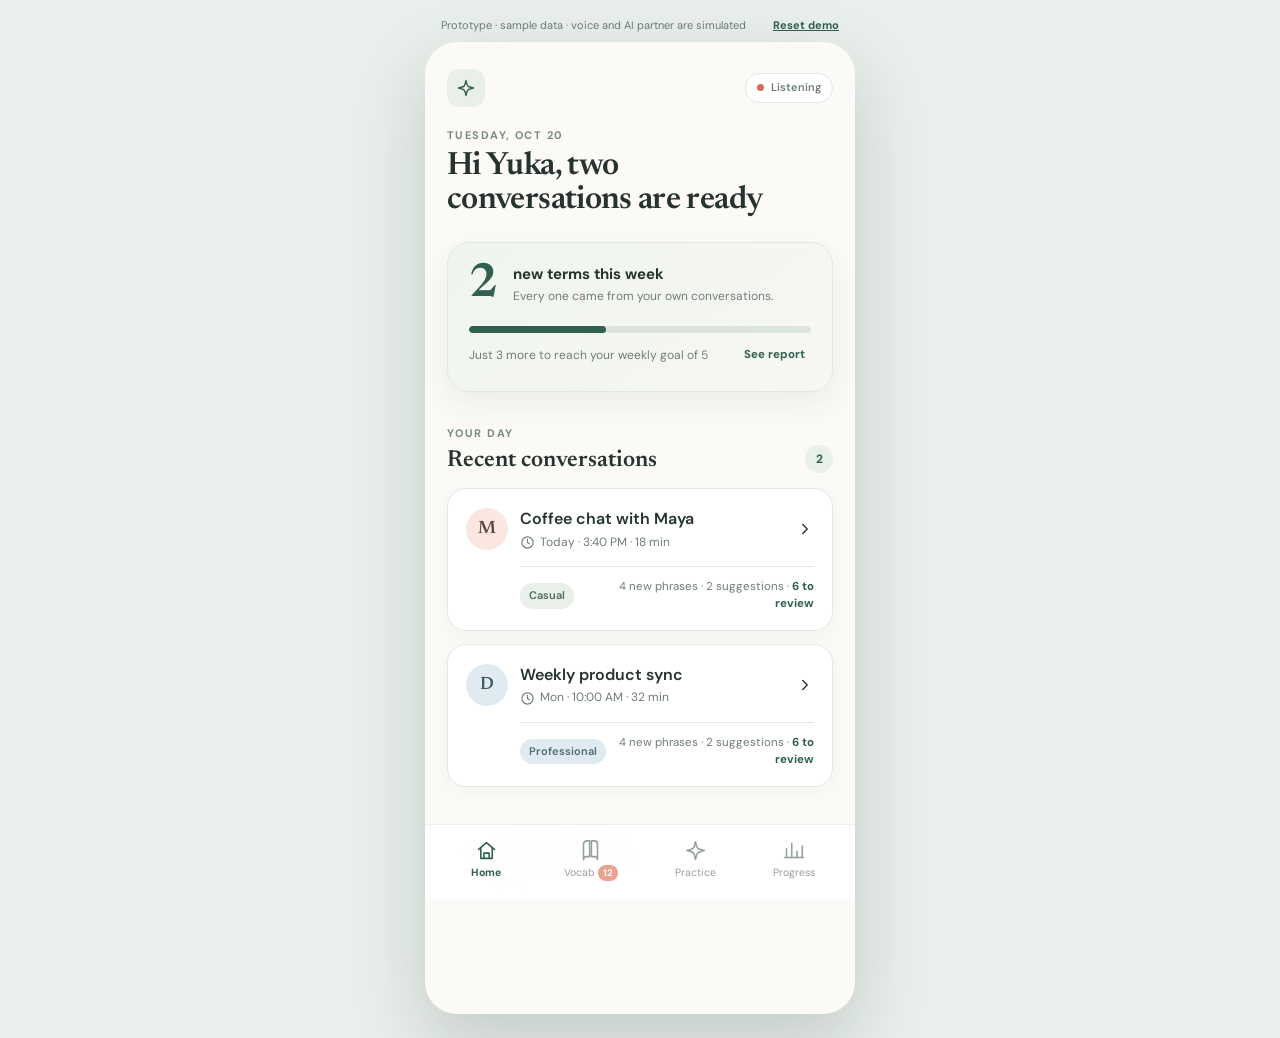
==== index.html @ 4aaf3625 "Restyle prototype with Figma Make design and split into per-screen files Adopts the Figma Make visua" ====
<!doctype html>
<html lang="en">
<head>
<meta charset="utf-8">
<meta name="viewport" content="width=device-width, initial-scale=1, viewport-fit=cover">
<title>Conversation Language Coach</title>
<link rel="preconnect" href="https://fonts.googleapis.com">
<link rel="preconnect" href="https://fonts.gstatic.com" crossorigin>
<link rel="stylesheet" href="https://fonts.googleapis.com/css2?family=DM+Sans:wght@400;500;600;700&family=Newsreader:ital,opsz,wght@0,6..72,500;0,6..72,600;1,6..72,500&display=swap">
<link rel="stylesheet" href="style.css">
</head>
<body>
<div class="proto-note">
  <span>Prototype · sample data · voice and AI partner are simulated</span>
  <button type="button" data-act="reset">Reset demo</button>
</div>
<div class="phone">
  <main id="view" class="screen"></main>
  <nav id="nav" class="bottom-nav" aria-label="Main navigation"></nav>
</div>

<!-- Order matters: data first, then shared core, then one file per screen. -->
<script src="js/data.js"></script>
<script src="js/core.js"></script>
<script src="js/screens/home.js"></script>
<script src="js/screens/conversation.js"></script>
<script src="js/screens/bank.js"></script>
<script src="js/screens/practice.js"></script>
<script src="js/screens/progress.js"></script>
<script src="js/screens/celebrate.js"></script>
</body>
</html>
---- style.css ----
/* Visual design adapted from the team's Figma Make prototype (sage + cream, Newsreader + DM Sans).
   Deliberately a single light theme: every color is set explicitly below. */

:root {
  --ink: #26332f;
  --muted: #6f7d77;
  --faint: #8a9691;
  --primary: #315f50;
  --primary-dark: #244b3f;
  --sage: #e8f0e9;
  --sage-deep: #d3e2d7;
  --cream: #fbfaf6;
  --ground: #e9efeb;
  --coral: #eaa28e;
  --coral-soft: #fae7df;
  --blue: #dfeaf1;
  --blue-ink: #526b75;
  --line: #e4e8e4;
  --white: #ffffff;
  --highlight: #f6e7a6;
  --shadow: 0 12px 32px rgba(37, 58, 50, 0.07);
  --serif: "Newsreader", Georgia, "Times New Roman", serif;
  --sans: "DM Sans", "Segoe UI", system-ui, -apple-system, sans-serif;
  color-scheme: light;
}

* { box-sizing: border-box; }
html, body { min-height: 100%; }
body { margin: 0; background: var(--ground); color: var(--ink); font-family: var(--sans); font-size: 14px; line-height: 1.45; font-synthesis: none; }
button { font: inherit; color: inherit; }
button:focus-visible, input:focus-visible { outline: 3px solid rgba(49, 95, 80, 0.32); outline-offset: 3px; }
h1, h2, h3, p, blockquote { margin-top: 0; }
h1, h2 { font-family: var(--serif); color: var(--ink); text-wrap: balance; }
h1 { max-width: 360px; margin-bottom: 0; font-size: 32px; line-height: 1.06; font-weight: 600; letter-spacing: -0.02em; }
h2 { margin-bottom: 0; font-size: 23px; line-height: 1.12; font-weight: 600; }
h3 { color: var(--ink); font-size: 16px; font-weight: 600; }
mark { background: linear-gradient(transparent 55%, var(--highlight) 55%); color: inherit; padding: 0 1px; }
[hidden] { display: none !important; }

/* ---------- Frame ---------- */
.proto-note { max-width: 430px; margin: 0 auto; padding: 10px max(16px, env(safe-area-inset-left, 0px)) 8px; display: flex; justify-content: space-between; gap: 10px; flex-wrap: wrap; color: var(--muted); font-size: 11px; }
.proto-note button { border: 0; padding: 0; background: none; color: var(--primary); font-size: 11px; font-weight: 700; text-decoration: underline; cursor: pointer; }
.phone { position: relative; width: 100%; max-width: 430px; margin: 0 auto; min-height: calc(100vh - 34px); background: var(--cream); display: flex; flex-direction: column; }
.screen { flex: 1; padding: 26px max(22px, env(safe-area-inset-right, 0px)) 32px max(22px, env(safe-area-inset-left, 0px)); min-width: 0; }

/* ---------- Header ---------- */
.page-header { margin-bottom: 24px; }
.header-row { min-height: 40px; display: flex; align-items: center; justify-content: space-between; gap: 10px; margin-bottom: 20px; }
.brand-mark, .coach-icon, .alternative-icon { display: grid; place-items: center; color: var(--primary); background: var(--sage); }
.brand-mark { width: 38px; height: 38px; border-radius: 13px; }
.icon-button { display: grid; width: 39px; height: 39px; place-items: center; border: 1px solid var(--line); border-radius: 13px; color: var(--ink); background: var(--white); cursor: pointer; }
.eyebrow { margin: 0 0 6px; color: #7c8a84; font-size: 11px; font-weight: 700; letter-spacing: 0.13em; text-transform: uppercase; }
.listening { display: inline-flex; align-items: center; gap: 7px; padding: 6px 11px; border-radius: 999px; background: var(--white); border: 1px solid var(--line); color: var(--muted); font-size: 11px; font-weight: 600; white-space: nowrap; }
.dot { width: 7px; height: 7px; border-radius: 50%; background: #d9695a; animation: pulse 2s infinite; }
@keyframes pulse { 0% { box-shadow: 0 0 0 0 rgba(217, 105, 90, .45); } 70% { box-shadow: 0 0 0 7px rgba(217, 105, 90, 0); } 100% { box-shadow: 0 0 0 0 rgba(217, 105, 90, 0); } }
.detail-meta { display: flex; align-items: center; gap: 6px; flex-wrap: wrap; margin: -12px 0 16px; color: var(--muted); font-size: 12px; }

/* ---------- Progress card (home, recap) ---------- */
.progress-card { padding: 21px; border: 1px solid #dfe8e1; border-radius: 22px; background: linear-gradient(145deg, #eff5ee 0%, #f7f8f1 100%); box-shadow: var(--shadow); }
.progress-card.spaced { margin: 18px 0; }
.progress-copy { display: flex; align-items: center; gap: 15px; }
.progress-number { font-family: var(--serif); color: var(--primary); font-size: 47px; line-height: 0.9; font-weight: 600; font-variant-numeric: tabular-nums; }
.progress-title { margin-bottom: 2px; color: var(--ink); font-size: 15px; font-weight: 700; }
.subtle, .progress-caption { color: var(--muted); font-size: 12px; line-height: 1.45; }
.subtle { margin-bottom: 0; }
.progress-track { height: 7px; margin-top: 20px; overflow: hidden; border-radius: 10px; background: rgba(49, 95, 80, 0.12); }
.progress-fill { height: 100%; border-radius: inherit; background: var(--primary); transition: width .5s ease; }
.progress-foot { display: flex; justify-content: space-between; align-items: center; gap: 10px; margin-top: 8px; }
.progress-caption { margin: 0; }
.see-all { padding: 6px; border: 0; color: var(--primary); background: transparent; font-size: 11.5px; font-weight: 700; cursor: pointer; white-space: nowrap; }

/* ---------- Sections ---------- */
.section-heading { display: flex; align-items: end; justify-content: space-between; gap: 10px; margin: 34px 0 15px; }
.section-heading.compact { margin-top: 26px; }
.suggestion-heading { margin-bottom: 8px; }
.section-intro { margin-bottom: 15px; color: var(--muted); font-size: 12.5px; line-height: 1.5; }
.count-badge { display: grid; width: 28px; height: 28px; place-items: center; border-radius: 50%; color: var(--primary); background: var(--sage); font-size: 12px; font-weight: 700; }
.footnote { margin: 12px 0 0; color: var(--faint); font-size: 11px; }
.empty { padding: 26px 16px; border: 1px dashed var(--sage-deep); border-radius: 18px; color: var(--muted); text-align: center; font-size: 13px; }
.stack { display: grid; gap: 10px; }

/* ---------- Conversation cards ---------- */
.conversation-card { width: 100%; margin-bottom: 13px; padding: 18px; border: 1px solid var(--line); border-radius: 19px; color: var(--ink); background: var(--white); box-shadow: 0 5px 18px rgba(37, 58, 50, 0.04); text-align: left; cursor: pointer; transition: transform 160ms ease, box-shadow 160ms ease; }
.conversation-card:hover { transform: translateY(-2px); box-shadow: var(--shadow); }
.conversation-top { display: flex; align-items: center; gap: 12px; }
.conversation-title { flex: 1; min-width: 0; }
.conversation-title h3 { margin-bottom: 3px; }
.time { display: flex; align-items: center; gap: 5px; color: var(--muted); font-size: 12px; }
.card-divider { height: 1px; margin: 15px 0 12px 54px; background: var(--line); }
.conversation-meta { display: flex; align-items: center; justify-content: space-between; gap: 8px; padding-left: 54px; color: var(--muted); font-size: 11.5px; text-align: right; }
.conversation-meta strong { color: var(--primary); }
.avatar { flex: 0 0 auto; display: grid; width: 42px; height: 42px; place-items: center; border-radius: 50%; color: #5f4138; font-family: var(--serif); font-size: 18px; font-weight: 600; }
.avatar.small { width: 34px; height: 34px; font-size: 14px; }
.avatar-coral { background: var(--coral-soft); }
.avatar-blue { color: #405963; background: var(--blue); }
.tag { display: inline-flex; align-items: center; padding: 5px 9px; border-radius: 999px; font-size: 11px; font-weight: 600; white-space: nowrap; }
.tag-sage { color: #4e6d5e; background: var(--sage); }
.tag-blue { color: var(--blue-ink); background: var(--blue); }
.coach-note { display: flex; gap: 12px; margin-top: 22px; padding: 15px 4px; color: var(--muted); font-size: 12px; line-height: 1.5; }
.coach-note p { margin: 0; }
.coach-note strong { color: var(--ink); }
.coach-icon { flex: 0 0 auto; width: 32px; height: 32px; border-radius: 10px; }

/* ---------- Conversation detail ---------- */
.scene-context { display: flex; gap: 10px; padding: 12px 14px; border-radius: 14px; color: var(--muted); background: #ecefe8; font-size: 12px; line-height: 1.5; }
.scene-context svg { flex: none; margin-top: 2px; }
.scene-context p { margin: 0; }
.scene-context strong { color: var(--ink); }
.context-switch { display: flex; align-items: center; justify-content: space-between; gap: 12px; flex-wrap: wrap; margin-top: 14px; padding: 14px; border: 1px solid var(--line); border-radius: 16px; background: var(--white); }
.context-switch > div:first-child { flex: 1 1 160px; }
.context-switch .said-label { margin-bottom: 2px; }

.tabs { display: grid; grid-template-columns: 1fr 1fr; gap: 5px; padding: 4px; border-radius: 15px; background: #ecefea; }
.tabs-3 { grid-template-columns: repeat(3, 1fr); }
.tabs button { padding: 10px 6px; border: 0; border-radius: 11px; color: var(--muted); background: transparent; font-size: 12px; font-weight: 600; cursor: pointer; white-space: nowrap; }
.tabs button.active { color: var(--ink); background: var(--white); box-shadow: 0 3px 10px rgba(37, 58, 50, 0.06); }
.tabs span { margin-left: 3px; color: var(--primary); }
.tabs-small { flex: none; }
.tabs-small button { padding: 7px 11px; font-size: 11.5px; }

.phrase-list, .vocab-list { display: grid; gap: 12px; }
.vocab-list { margin-top: 20px; }
.phrase-card { display: grid; grid-template-columns: 30px minmax(0, 1fr); gap: 8px; padding: 18px 15px 15px; border: 1px solid var(--line); border-radius: 19px; background: var(--white); transition: opacity 160ms ease; }
.vocab-list .phrase-card { grid-template-columns: minmax(0, 1fr); }
.vocab-list .phrase-index { display: none; }
.known { opacity: 0.6; }
.phrase-index { color: #a2aca7; font-family: var(--serif); font-size: 13px; }
.phrase-content h3 { margin-bottom: 9px; font-family: var(--serif); font-size: 21px; }
blockquote { margin: 0 0 9px; padding-left: 10px; border-left: 2px solid var(--sage-deep); color: #5e6a65; font-size: 13px; line-height: 1.5; }
.meaning { margin-bottom: 14px; color: var(--muted); font-size: 12.5px; }
.said-by { color: var(--faint); }
.phrase-actions { display: flex; gap: 8px; flex-wrap: wrap; }
.item-state { display: flex; align-items: center; gap: 10px; flex-wrap: wrap; }
.state-pill { display: inline-flex; align-items: center; gap: 5px; padding: 6px 10px; border-radius: 999px; font-size: 11.5px; font-weight: 700; }
.state-saved { color: var(--primary); background: var(--sage); }
.state-known { color: var(--muted); background: #eef0ec; }
.state-learned { color: var(--white); background: var(--primary); }
.undo { border: 0; padding: 0; background: none; color: var(--muted); font-size: 12px; text-decoration: underline; cursor: pointer; }
.source { display: flex; align-items: center; gap: 6px; flex-wrap: wrap; margin-bottom: 12px; color: var(--faint); font-size: 11px; }
.source .tag { padding: 2px 7px; font-size: 10px; }

.suggestion-card { overflow: hidden; border: 1px solid #dfe7df; border-radius: 20px; background: var(--white); }
.said-row { padding: 16px 18px; border-bottom: 1px solid var(--line); }
.said-label { display: block; margin-bottom: 6px; color: var(--faint); font-size: 10px; font-weight: 700; letter-spacing: 0.09em; text-transform: uppercase; }
.said-row p { margin: 0; color: var(--muted); font-size: 13.5px; }
.alternative-row { display: flex; gap: 12px; padding: 18px; background: #f2f6f0; }
.alternative-icon { flex: 0 0 auto; width: 31px; height: 31px; border-radius: 10px; background: var(--white); }
.alternative-row h3 { margin-bottom: 4px; font-family: var(--serif); font-size: 19px; line-height: 1.25; }
.alternative-row p { margin: 0; color: var(--muted); font-size: 12px; }
.suggestion-foot { padding: 14px 16px 16px; }
.suggestion-foot .source { margin-bottom: 10px; }

/* ---------- Buttons ---------- */
.button { display: inline-flex; min-height: 41px; align-items: center; justify-content: center; gap: 8px; padding: 10px 15px; border-radius: 13px; font-size: 12.5px; font-weight: 700; cursor: pointer; transition: transform 150ms ease, background 150ms ease; }
.button:active { transform: scale(0.98); }
.button:disabled { opacity: .45; cursor: not-allowed; transform: none; }
.button-primary { border: 1px solid var(--primary); color: var(--white); background: var(--primary); }
.button-primary:hover:not(:disabled) { background: var(--primary-dark); }
.button-secondary { border: 1px solid #d4dfd7; color: var(--primary); background: var(--sage); }
.button-quiet { border: 1px solid var(--line); color: var(--muted); background: var(--white); }
.full-button { width: 100%; }
.sticky-action { margin-top: 26px; text-align: center; }
.sticky-action .button { min-height: 52px; font-size: 14px; }
.sticky-action p { margin: 9px 0 0; color: var(--muted); font-size: 11px; }

/* ---------- Practice ---------- */
.vocab-card { display: grid; gap: 14px; padding: 18px; border: 1px solid var(--line); border-radius: 18px; background: var(--white); }
h3.sans { font-family: var(--sans); }
.hint-row { display: flex; flex-wrap: wrap; gap: 6px; }
.hint-chip { display: inline-flex; align-items: center; gap: 5px; padding: 7px 12px; border: 1px solid #d9e3da; border-radius: 999px; color: var(--primary); background: var(--white); font-size: 11.5px; font-weight: 600; }
button.hint-chip { cursor: pointer; }
.success-hint { background: var(--sage); border-color: transparent; }
button.hint-chip:disabled { cursor: default; }

.screen-session { display: flex; flex-direction: column; padding-top: 18px; padding-bottom: 0; background: #f7f7f2; }
.practice-header { display: grid; grid-template-columns: 42px 1fr auto; align-items: center; gap: 10px; padding-bottom: 14px; border-bottom: 1px solid var(--line); margin-bottom: 14px; }
.practice-header h1 { margin-bottom: 2px; font-family: var(--sans); font-size: 15px; font-weight: 700; letter-spacing: 0; }
.practice-header p { margin: 0; color: var(--muted); font-size: 11px; }
.online-dot { display: inline-block; width: 6px; height: 6px; margin-right: 5px; border-radius: 50%; background: #75a288; vertical-align: middle; }
.finish-link { border: 0; color: var(--primary); background: transparent; font-size: 12.5px; font-weight: 700; cursor: pointer; }
.target-row { margin: 14px 0 6px; }
.chat { flex: 1; padding: 12px 0 4px; }
.message-row { display: grid; grid-template-columns: 34px minmax(0, 1fr); align-items: start; gap: 9px; margin-bottom: 16px; }
.message-row.user-row { display: flex; justify-content: flex-end; padding-left: 48px; text-align: right; }
.speaker { display: block; margin: 0 0 5px 4px; color: #929d98; font-size: 9.5px; font-weight: 700; letter-spacing: 0.1em; }
.bubble { padding: 12px 15px; border-radius: 7px 18px 18px 18px; font-size: 14px; line-height: 1.5; text-align: left; }
.ai-bubble { background: var(--white); box-shadow: 0 4px 16px rgba(37, 58, 50, 0.05); }
.user-bubble { border-radius: 18px 7px 18px 18px; color: var(--white); background: var(--primary); }
.feedback { display: flex; gap: 9px; margin: -6px 0 16px 43px; padding: 10px 13px; border: 1px solid #dce7dc; border-radius: 13px; color: var(--primary); background: #eef5ed; }
.feedback.nudge { border-color: #f0dcd2; color: #8a5a48; background: #fcf1ec; }
.feedback svg { flex: none; margin-top: 1px; }
.feedback p { margin: 0; font-size: 12px; line-height: 1.5; }
.practice-controls { position: sticky; bottom: 0; display: flex; align-items: center; flex-direction: column; gap: 10px; margin: 0 -22px; padding: 12px 22px calc(14px + env(safe-area-inset-bottom, 0px)); border-top: 1px solid var(--line); background: rgba(247, 247, 242, 0.96); backdrop-filter: blur(12px); }
.practice-controls > p { margin: 0; color: var(--muted); font-size: 10.5px; text-align: center; }
.composer { display: flex; align-items: center; gap: 8px; width: 100%; }
.composer input { flex: 1; min-width: 0; height: 46px; padding: 0 14px; border: 1px solid var(--line); border-radius: 14px; background: var(--white); color: var(--ink); font: inherit; font-size: 14px; }
.mic-button { flex: none; display: grid; width: 54px; height: 54px; place-items: center; border: 5px solid #dfeae1; border-radius: 50%; color: var(--white); background: var(--primary); box-shadow: 0 8px 24px rgba(49, 95, 80, 0.2); cursor: pointer; transition: transform 160ms ease; }
.mic-button:hover { transform: scale(1.04); }
.mic-button.listening { background: #d9695a; border-color: #f6d9d2; }
.send-button { flex: none; display: grid; width: 46px; height: 46px; place-items: center; border: 1px solid var(--line); border-radius: 14px; color: var(--primary); background: var(--white); cursor: pointer; }

/* ---------- Recap + celebration ---------- */
.learned-list { width: 100%; overflow: hidden; border: 1px solid var(--line); border-radius: 20px; background: var(--white); box-shadow: var(--shadow); text-align: left; }
.learned-item { display: grid; grid-template-columns: 26px minmax(0, 1fr) auto; align-items: center; gap: 8px; padding: 13px 16px; border-bottom: 1px solid var(--line); }
.learned-item:last-child { border-bottom: 0; }
.learned-item > span { display: grid; width: 22px; height: 22px; place-items: center; border-radius: 50%; color: var(--primary); background: var(--sage); font-family: var(--serif); font-size: 11px; }
.learned-item p { margin: 0; font-family: var(--serif); font-size: 16px; font-weight: 600; }
.learned-item > svg { color: #7d9c8b; }
.learned-item em { display: inline-flex; align-items: center; gap: 4px; color: var(--primary); font-size: 11.5px; font-style: normal; font-weight: 700; }
.learned-item.pending em { color: var(--faint); }

.screen-celebrate { position: relative; display: flex; align-items: center; flex-direction: column; padding-top: 48px; background: linear-gradient(180deg, #eff5ed 0%, var(--cream) 42%); text-align: center; }
#confetti { position: absolute; inset: 0; width: 100%; height: 100%; pointer-events: none; }
.celebration-art { position: relative; display: grid; width: 115px; height: 115px; margin-bottom: 20px; place-items: center; }
.celebration-icon { display: grid; width: 75px; height: 75px; place-items: center; border: 1px solid #d4e2d5; border-radius: 28px; color: var(--primary); background: var(--white); box-shadow: var(--shadow); transform: rotate(-4deg); }
.ray { position: absolute; width: 7px; height: 7px; border-radius: 50%; background: var(--coral); }
.ray-one { top: 4px; right: 13px; }
.ray-two { bottom: 12px; left: 2px; width: 5px; height: 5px; background: #86a696; }
.ray-three { top: 25px; left: 6px; width: 4px; height: 13px; border-radius: 4px; transform: rotate(-35deg); }
.screen-celebrate h1 { max-width: 330px; margin-bottom: 13px; font-size: 34px; }
.celebration-copy { max-width: 330px; margin-bottom: 26px; color: var(--muted); font-size: 13px; line-height: 1.6; }
.celebration-footer { width: 100%; margin-top: auto; padding-top: 28px; }
.celebration-footer .button { min-height: 52px; font-size: 14px; }
.celebration-footer p { margin: 10px 0 0; color: var(--muted); font-family: var(--serif); font-size: 13px; font-style: italic; }

/* ---------- Progress report ---------- */
.report-hero { padding: 21px; border: 1px solid #d9e5db; border-radius: 22px; background: linear-gradient(145deg, #eaf2e9 0%, #f7f7ef 100%); box-shadow: var(--shadow); }
.report-hero-top, .activity-heading { display: flex; align-items: flex-start; justify-content: space-between; gap: 10px; }
.report-hero h2, .activity-card h2 { font-size: 21px; }
.trend-badge { display: flex; align-items: center; gap: 4px; padding: 6px 9px; border-radius: 999px; color: var(--primary); background: var(--white); font-size: 11px; font-weight: 700; white-space: nowrap; }
.report-stats { display: grid; grid-template-columns: repeat(3, 1fr); gap: 8px; margin-top: 22px; }
.report-stats div { display: flex; flex-direction: column; gap: 4px; }
.report-stats strong { color: var(--primary); font-family: var(--serif); font-size: 28px; line-height: 1; font-variant-numeric: tabular-nums; }
.report-stats span { color: var(--muted); font-size: 11px; line-height: 1.25; }
.activity-card { margin-top: 14px; padding: 20px 18px 16px; border: 1px solid var(--line); border-radius: 20px; background: var(--white); }
.activity-heading > span { padding: 5px 9px; border-radius: 999px; color: #886653; background: var(--coral-soft); font-size: 10.5px; font-weight: 700; white-space: nowrap; }
.chart { position: relative; display: grid; height: 150px; grid-template-columns: repeat(6, 1fr); gap: 10px; margin-top: 22px; }
.chart-column { display: grid; grid-template-rows: 1fr 15px; gap: 7px; text-align: center; min-width: 0; }
.chart-track { position: relative; border-radius: 7px; background: #f0f2ee; }
.chart-bar { position: absolute; right: 0; bottom: 0; left: 0; border-radius: 7px; background: #b9cdbf; }
.chart-bar b { position: absolute; top: -18px; left: 0; right: 0; color: var(--muted); font-size: 11px; font-weight: 700; font-variant-numeric: tabular-nums; }
.chart-column.now .chart-bar { background: linear-gradient(180deg, #739584, var(--primary)); }
.chart-column.now .chart-bar b { color: var(--primary); }
.chart-column > span { color: var(--muted); font-size: 10px; font-weight: 600; line-height: 15px; white-space: nowrap; }
.chart-column.now > span { color: var(--primary); font-weight: 700; }
.goal-line { position: absolute; left: 0; right: 0; z-index: 1; border-top: 1.5px dashed rgba(234, 162, 142, .9); pointer-events: none; }
.goal-line span { position: absolute; top: -9px; left: -2px; padding: 0 4px; background: var(--white); color: #b97762; font-size: 9.5px; font-weight: 700; }
.insight-card { display: grid; grid-template-columns: 39px minmax(0, 1fr); gap: 13px; margin-top: 14px; padding: 17px; border: 1px solid #eadfd8; border-radius: 20px; background: #fbf2ed; }
.insight-icon { display: grid; width: 39px; height: 39px; place-items: center; border-radius: 13px; color: #9b6856; background: var(--white); }
.insight-card h3 { margin-bottom: 10px; font-family: var(--serif); font-size: 18px; }
.insight-card p:last-child { margin: 8px 0 0; color: var(--muted); font-size: 12px; line-height: 1.5; }
.split { display: flex; height: 8px; overflow: hidden; border-radius: 99px; background: var(--white); }
.split-casual { background: #86a696; }
.split-pro { background: #8fb0c0; }
.progress-phrases-heading { margin-top: 28px; }
.recent-phrases { display: grid; gap: 8px; }
.recent-phrase { display: grid; grid-template-columns: 27px minmax(0, 1fr); column-gap: 11px; align-items: center; padding: 11px 14px; border: 1px solid var(--line); border-radius: 14px; background: var(--white); }
.recent-phrase > span { grid-row: span 2; display: grid; width: 27px; height: 27px; place-items: center; border-radius: 50%; color: var(--primary); background: var(--sage); }
.recent-phrase p { margin: 0; font-family: var(--serif); font-size: 16px; font-weight: 600; }
.recent-phrase small { color: var(--faint); font-size: 11px; }

/* ---------- Bottom nav ---------- */
.bottom-nav { position: sticky; bottom: 0; z-index: 10; display: flex; justify-content: space-around; padding: 8px 12px calc(12px + env(safe-area-inset-bottom, 0px)); border-top: 1px solid rgba(38, 51, 47, 0.08); background: rgba(255, 255, 255, 0.94); backdrop-filter: blur(16px); }
.nav-item { display: flex; min-width: 62px; align-items: center; flex-direction: column; gap: 4px; padding: 7px 10px; border: 0; color: #95a09b; background: transparent; font-size: 10.5px; cursor: pointer; }
.nav-item.active { color: var(--primary); font-weight: 700; }
.nav-badge { display: inline-block; min-width: 16px; padding: 0 5px; border-radius: 99px; color: var(--white); background: var(--coral); font-size: 9.5px; line-height: 16px; }

@media (min-width: 520px) {
  .proto-note { padding-top: 18px; }
  .phone { min-height: 860px; margin-bottom: 24px; border-radius: 32px; box-shadow: 0 28px 70px rgba(26, 44, 37, 0.18); overflow: clip; }
}
@media (max-width: 370px) {
  .screen { padding-right: 16px; padding-left: 16px; }
  .conversation-meta { align-items: flex-start; flex-direction: column; text-align: left; }
}
@media (prefers-reduced-motion: reduce) {
  .dot { animation: none; }
  .progress-fill, .conversation-card, .button, .mic-button { transition: none; }
}
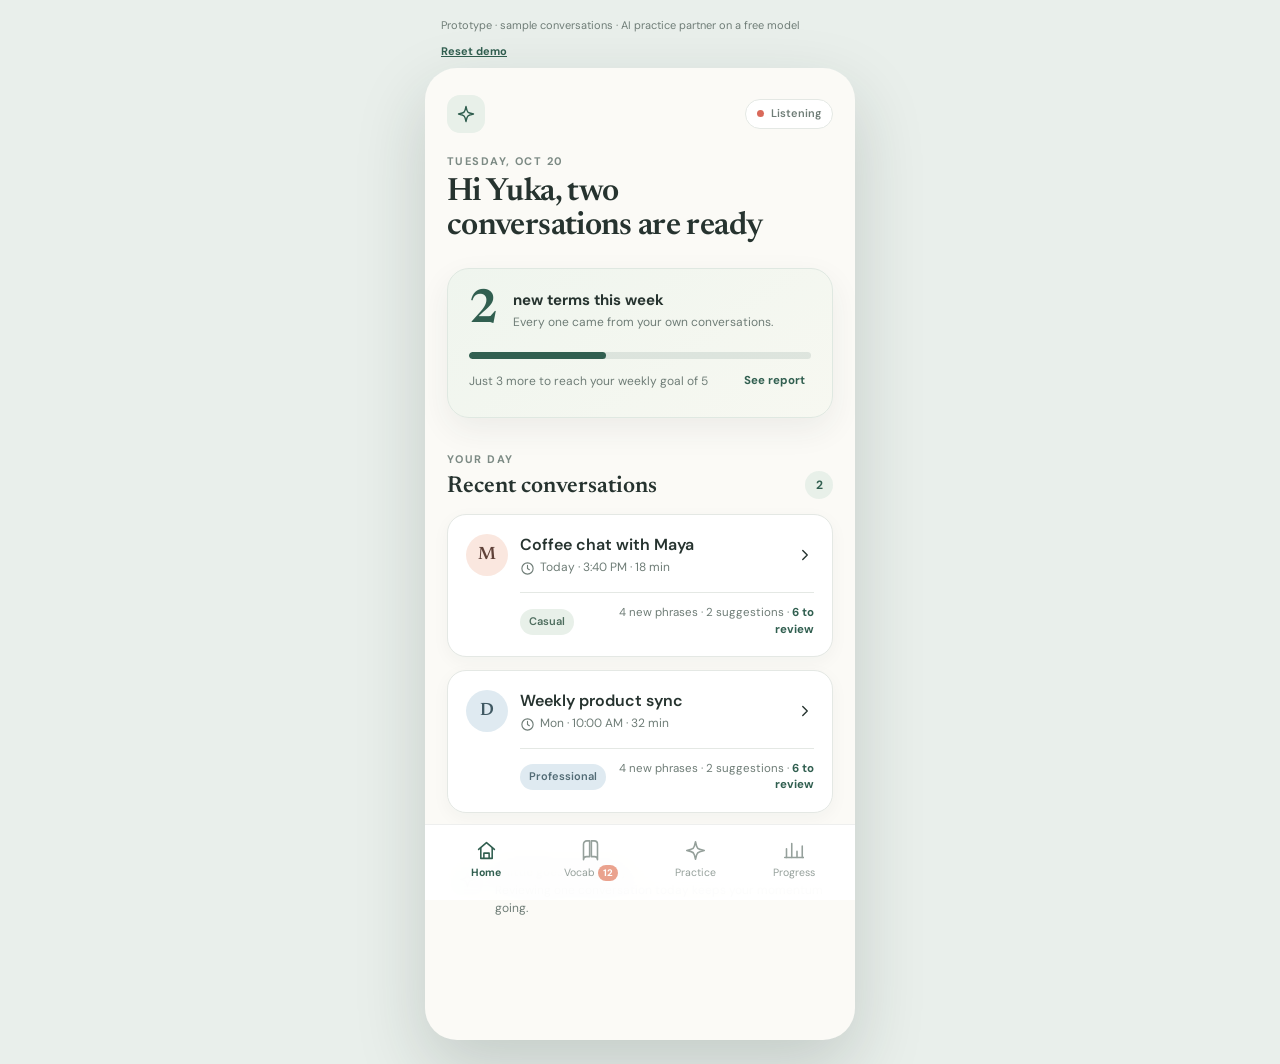
==== commit 7c939074: "Make Practice an AI conversation with a coach suggestion - api/practice.mjs: Vercel function that ca" ====
--- a/index.html
+++ b/index.html
@@ -7,11 +7,12 @@
 <link rel="preconnect" href="https://fonts.googleapis.com">
 <link rel="preconnect" href="https://fonts.gstatic.com" crossorigin>
 <link rel="stylesheet" href="https://fonts.googleapis.com/css2?family=DM+Sans:wght@400;500;600;700&family=Newsreader:ital,opsz,wght@0,6..72,500;0,6..72,600;1,6..72,500&display=swap">
+<link rel="icon" href="data:,">
 <link rel="stylesheet" href="style.css">
 </head>
 <body>
 <div class="proto-note">
-  <span>Prototype · sample data · voice and AI partner are simulated</span>
+  <span>Prototype · sample conversations · AI practice partner on a free model</span>
   <button type="button" data-act="reset">Reset demo</button>
 </div>
 <div class="phone">
--- a/style.css
+++ b/style.css
@@ -198,6 +198,32 @@
 .mic-button:hover { transform: scale(1.04); }
 .mic-button.listening { background: #d9695a; border-color: #f6d9d2; }
 .send-button { flex: none; display: grid; width: 46px; height: 46px; place-items: center; border: 1px solid var(--line); border-radius: 14px; color: var(--primary); background: var(--white); cursor: pointer; }
+
+/* AI status + coach suggestion */
+.ai-badge { display: inline-flex; align-items: center; gap: 6px; padding: 6px 10px; border-radius: 999px; border: 1px solid var(--line); background: var(--white); color: var(--muted); font-size: 10.5px; font-weight: 700; white-space: nowrap; }
+.ai-dot { width: 7px; height: 7px; border-radius: 50%; background: #c3cbc6; }
+.ai-live { color: var(--primary); }
+.ai-live .ai-dot { background: #75a288; }
+.ai-checking .ai-dot { animation: pulse 1.4s infinite; }
+.suggest-card { display: grid; gap: 14px; padding: 20px; border: 1px solid #dfe8e1; border-radius: 22px; background: linear-gradient(145deg, #eff5ee 0%, #f7f8f1 100%); box-shadow: var(--shadow); }
+.suggest-top { display: flex; align-items: center; gap: 10px; }
+.suggest-top .coach-icon { background: var(--white); }
+.suggest-top .said-label { margin: 0; }
+.suggest-message { margin: 0; font-family: var(--serif); font-size: 19px; line-height: 1.35; color: var(--ink); }
+.suggest-card.loading .suggest-message { color: var(--faint); }
+.suggest-actions { display: flex; gap: 8px; flex-wrap: wrap; }
+.suggest-actions .button-primary { flex: 1 1 auto; }
+.row-between { display: flex; align-items: baseline; justify-content: space-between; gap: 10px; }
+.turns { color: var(--faint); font-size: 10.5px; font-weight: 700; }
+.peek { margin: 8px 0 0; padding: 9px 12px; border-radius: 12px; background: var(--white); border: 1px solid var(--line); color: var(--muted); font-size: 12px; }
+button.hint-chip[aria-expanded="true"] { background: var(--sage); }
+.typing { display: inline-flex; gap: 4px; padding: 15px 16px; }
+.typing i { width: 6px; height: 6px; border-radius: 50%; background: #a9b5af; animation: bounce 1.1s infinite ease-in-out; }
+.typing i:nth-child(2) { animation-delay: .15s; }
+.typing i:nth-child(3) { animation-delay: .3s; }
+@keyframes bounce { 0%, 80%, 100% { transform: translateY(0); opacity: .5; } 40% { transform: translateY(-4px); opacity: 1; } }
+.composer input:disabled { background: #f3f4f1; }
+.mic-button:disabled, .send-button:disabled { opacity: .5; cursor: not-allowed; transform: none; }
 
 /* ---------- Recap + celebration ---------- */
 .learned-list { width: 100%; overflow: hidden; border: 1px solid var(--line); border-radius: 20px; background: var(--white); box-shadow: var(--shadow); text-align: left; }
@@ -274,6 +300,6 @@
   .conversation-meta { align-items: flex-start; flex-direction: column; text-align: left; }
 }
 @media (prefers-reduced-motion: reduce) {
-  .dot { animation: none; }
+  .dot, .ai-checking .ai-dot, .typing i { animation: none; }
   .progress-fill, .conversation-card, .button, .mic-button { transition: none; }
 }
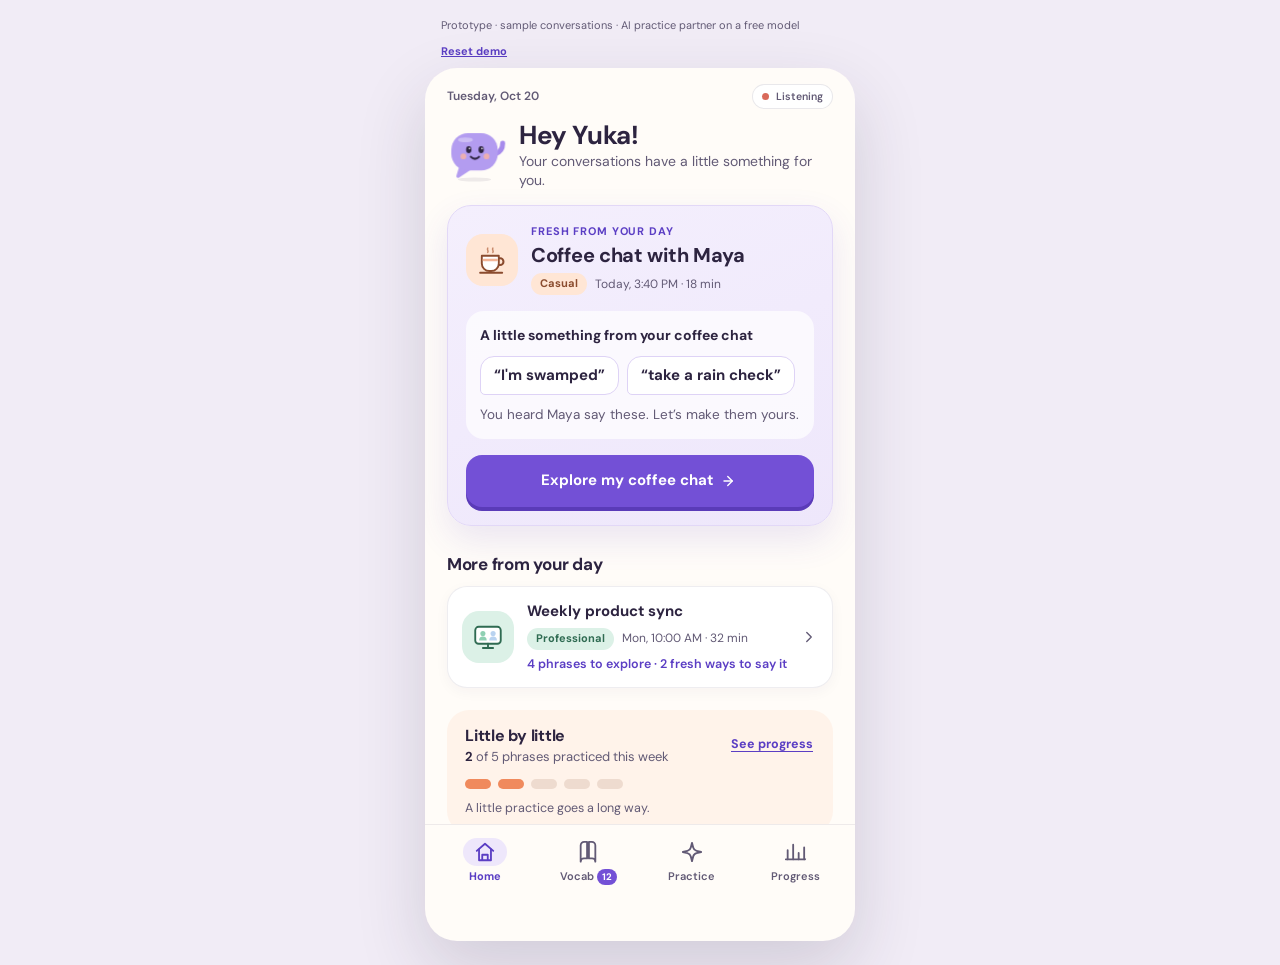
==== commit 49d156de: "Bring Vocab, Practice and Progress into the Home style with the coach mascot Whole app now uses the " ====
--- a/index.html
+++ b/index.html
@@ -6,7 +6,7 @@
 <title>Conversation Language Coach</title>
 <link rel="preconnect" href="https://fonts.googleapis.com">
 <link rel="preconnect" href="https://fonts.gstatic.com" crossorigin>
-<link rel="stylesheet" href="https://fonts.googleapis.com/css2?family=DM+Sans:wght@400;500;600;700&family=Newsreader:ital,opsz,wght@0,6..72,500;0,6..72,600;1,6..72,500&display=swap">
+<link rel="stylesheet" href="https://fonts.googleapis.com/css2?family=DM+Sans:wght@400;500;600;700&display=swap">
 <link rel="icon" href="data:,">
 <link rel="stylesheet" href="style.css">
 </head>
--- a/style.css
+++ b/style.css
@@ -1,305 +1,402 @@
-/* Visual design adapted from the team's Figma Make prototype (sage + cream, Newsreader + DM Sans).
+/* Warm lavender + peach theme with a speech-bubble coach (see mascot() in js/core.js).
    Deliberately a single light theme: every color is set explicitly below. */
 
 :root {
-  --ink: #26332f;
-  --muted: #6f7d77;
-  --faint: #8a9691;
-  --primary: #315f50;
-  --primary-dark: #244b3f;
-  --sage: #e8f0e9;
-  --sage-deep: #d3e2d7;
-  --cream: #fbfaf6;
-  --ground: #e9efeb;
-  --coral: #eaa28e;
-  --coral-soft: #fae7df;
-  --blue: #dfeaf1;
-  --blue-ink: #526b75;
-  --line: #e4e8e4;
+  --paper: #fffcf8;
+  --plum: #2d2440;
+  --plum-muted: #625a75;
+  --violet: #7350d6;
+  --violet-dark: #5a3bb8;
+  --violet-ink: #5b3ec4;
+  --lavender: #eee7fb;
+  --lavender-deep: #ded3f6;
+  --peach: #ffe6d5;
+  --peach-soft: #fff3ea;
+  --peach-ink: #8a4b2e;
+  --orange: #f08a5d;
+  --mint: #dcf1e7;
+  --mint-ink: #2f6b52;
+  --line: #ece6f2;
   --white: #ffffff;
-  --highlight: #f6e7a6;
-  --shadow: 0 12px 32px rgba(37, 58, 50, 0.07);
-  --serif: "Newsreader", Georgia, "Times New Roman", serif;
+  --highlight: #ffd9c2;
+  --shadow: 0 12px 30px rgba(91, 62, 196, 0.1);
+  /* Older names used across screens, mapped onto the palette above. */
+  --ink: var(--plum);
+  --muted: var(--plum-muted);
+  --faint: #6f6785;
+  --primary: var(--violet-ink);
+  --sage: var(--lavender);
+  --sage-deep: var(--lavender-deep);
+  --cream: var(--paper);
   --sans: "DM Sans", "Segoe UI", system-ui, -apple-system, sans-serif;
   color-scheme: light;
 }
 
 * { box-sizing: border-box; }
 html, body { min-height: 100%; }
-body { margin: 0; background: var(--ground); color: var(--ink); font-family: var(--sans); font-size: 14px; line-height: 1.45; font-synthesis: none; }
+body { margin: 0; background: #f1ecf6; color: var(--ink); font-family: var(--sans); font-size: 14px; line-height: 1.45; font-synthesis: none; }
 button { font: inherit; color: inherit; }
-button:focus-visible, input:focus-visible { outline: 3px solid rgba(49, 95, 80, 0.32); outline-offset: 3px; }
+button:focus-visible, input:focus-visible { outline: 3px solid rgba(115, 80, 214, 0.45); outline-offset: 3px; }
 h1, h2, h3, p, blockquote { margin-top: 0; }
-h1, h2 { font-family: var(--serif); color: var(--ink); text-wrap: balance; }
-h1 { max-width: 360px; margin-bottom: 0; font-size: 32px; line-height: 1.06; font-weight: 600; letter-spacing: -0.02em; }
-h2 { margin-bottom: 0; font-size: 23px; line-height: 1.12; font-weight: 600; }
-h3 { color: var(--ink); font-size: 16px; font-weight: 600; }
+h1, h2 { color: var(--ink); letter-spacing: -0.015em; text-wrap: balance; }
+h1 { max-width: 360px; margin-bottom: 0; font-size: 28px; line-height: 1.12; font-weight: 700; }
+h2 { margin-bottom: 0; font-size: 19px; line-height: 1.2; font-weight: 700; }
+h3 { color: var(--ink); font-size: 16px; font-weight: 700; }
 mark { background: linear-gradient(transparent 55%, var(--highlight) 55%); color: inherit; padding: 0 1px; }
 [hidden] { display: none !important; }
+.sr-only { position: absolute; width: 1px; height: 1px; overflow: hidden; clip: rect(0 0 0 0); white-space: nowrap; }
 
 /* ---------- Frame ---------- */
 .proto-note { max-width: 430px; margin: 0 auto; padding: 10px max(16px, env(safe-area-inset-left, 0px)) 8px; display: flex; justify-content: space-between; gap: 10px; flex-wrap: wrap; color: var(--muted); font-size: 11px; }
 .proto-note button { border: 0; padding: 0; background: none; color: var(--primary); font-size: 11px; font-weight: 700; text-decoration: underline; cursor: pointer; }
-.phone { position: relative; width: 100%; max-width: 430px; margin: 0 auto; min-height: calc(100vh - 34px); background: var(--cream); display: flex; flex-direction: column; }
-.screen { flex: 1; padding: 26px max(22px, env(safe-area-inset-right, 0px)) 32px max(22px, env(safe-area-inset-left, 0px)); min-width: 0; }
+.phone { position: relative; width: 100%; max-width: 430px; margin: 0 auto; min-height: calc(100vh - 34px); background: var(--paper); display: flex; flex-direction: column; }
+.screen { flex: 1; padding: 22px max(22px, env(safe-area-inset-right, 0px)) 32px max(22px, env(safe-area-inset-left, 0px)); min-width: 0; }
 
 /* ---------- Header ---------- */
-.page-header { margin-bottom: 24px; }
-.header-row { min-height: 40px; display: flex; align-items: center; justify-content: space-between; gap: 10px; margin-bottom: 20px; }
-.brand-mark, .coach-icon, .alternative-icon { display: grid; place-items: center; color: var(--primary); background: var(--sage); }
+.page-header { margin-bottom: 18px; }
+.header-row { min-height: 40px; display: flex; align-items: center; justify-content: space-between; gap: 10px; margin-bottom: 14px; }
+.brand-mark, .coach-icon, .alternative-icon { display: grid; place-items: center; color: var(--primary); background: var(--lavender); }
 .brand-mark { width: 38px; height: 38px; border-radius: 13px; }
-.icon-button { display: grid; width: 39px; height: 39px; place-items: center; border: 1px solid var(--line); border-radius: 13px; color: var(--ink); background: var(--white); cursor: pointer; }
-.eyebrow { margin: 0 0 6px; color: #7c8a84; font-size: 11px; font-weight: 700; letter-spacing: 0.13em; text-transform: uppercase; }
+.icon-button { display: grid; width: 42px; height: 42px; place-items: center; border: 1px solid var(--line); border-radius: 14px; color: var(--ink); background: var(--white); cursor: pointer; transition: transform 120ms ease; }
+.icon-button:active { transform: scale(.94); }
+.header-row > :last-child { margin-left: auto; }
+.header-row > .icon-button:first-child { margin-left: 0; }
+.eyebrow { margin: 0 0 5px; color: var(--violet-ink); font-size: 11px; font-weight: 700; letter-spacing: 0.08em; text-transform: uppercase; }
 .listening { display: inline-flex; align-items: center; gap: 7px; padding: 6px 11px; border-radius: 999px; background: var(--white); border: 1px solid var(--line); color: var(--muted); font-size: 11px; font-weight: 600; white-space: nowrap; }
 .dot { width: 7px; height: 7px; border-radius: 50%; background: #d9695a; animation: pulse 2s infinite; }
 @keyframes pulse { 0% { box-shadow: 0 0 0 0 rgba(217, 105, 90, .45); } 70% { box-shadow: 0 0 0 7px rgba(217, 105, 90, 0); } 100% { box-shadow: 0 0 0 0 rgba(217, 105, 90, 0); } }
-.detail-meta { display: flex; align-items: center; gap: 6px; flex-wrap: wrap; margin: -12px 0 16px; color: var(--muted); font-size: 12px; }
-
-/* ---------- Progress card (home, recap) ---------- */
-.progress-card { padding: 21px; border: 1px solid #dfe8e1; border-radius: 22px; background: linear-gradient(145deg, #eff5ee 0%, #f7f8f1 100%); box-shadow: var(--shadow); }
-.progress-card.spaced { margin: 18px 0; }
-.progress-copy { display: flex; align-items: center; gap: 15px; }
-.progress-number { font-family: var(--serif); color: var(--primary); font-size: 47px; line-height: 0.9; font-weight: 600; font-variant-numeric: tabular-nums; }
-.progress-title { margin-bottom: 2px; color: var(--ink); font-size: 15px; font-weight: 700; }
-.subtle, .progress-caption { color: var(--muted); font-size: 12px; line-height: 1.45; }
-.subtle { margin-bottom: 0; }
-.progress-track { height: 7px; margin-top: 20px; overflow: hidden; border-radius: 10px; background: rgba(49, 95, 80, 0.12); }
-.progress-fill { height: 100%; border-radius: inherit; background: var(--primary); transition: width .5s ease; }
-.progress-foot { display: flex; justify-content: space-between; align-items: center; gap: 10px; margin-top: 8px; }
-.progress-caption { margin: 0; }
-.see-all { padding: 6px; border: 0; color: var(--primary); background: transparent; font-size: 11.5px; font-weight: 700; cursor: pointer; white-space: nowrap; }
+.detail-meta { display: flex; align-items: center; gap: 6px; flex-wrap: wrap; margin: -8px 0 14px; color: var(--muted); font-size: 12px; }
+
+/* ---------- Coach speech (mascot + bubble), used on every screen ---------- */
+.coach-says { display: flex; align-items: flex-end; gap: 10px; margin: 0 0 18px; }
+.coach-says .mascot { flex: none; }
+.coach-bubble { position: relative; flex: 1; margin: 0 0 10px; padding: 11px 14px; border: 1px solid var(--lavender-deep); border-radius: 18px 18px 18px 6px; background: var(--white); color: var(--ink); font-size: 13.5px; line-height: 1.45; box-shadow: 0 6px 16px rgba(91, 62, 196, 0.06); }
+.coach-bubble strong { color: var(--violet-ink); }
+
+/* ---------- Progress card (kept for older markup) ---------- */
+.progress-track { height: 8px; margin-top: 16px; overflow: hidden; border-radius: 10px; background: rgba(115, 80, 214, 0.12); }
+.progress-fill { height: 100%; border-radius: inherit; background: var(--violet); transition: width .5s ease; }
+.subtle { margin-bottom: 0; color: var(--muted); font-size: 12px; line-height: 1.45; }
+.see-all { min-height: 36px; padding: 6px; border: 0; color: var(--primary); background: transparent; font-size: 12px; font-weight: 700; cursor: pointer; white-space: nowrap; text-decoration: underline; text-underline-offset: 3px; }
 
 /* ---------- Sections ---------- */
-.section-heading { display: flex; align-items: end; justify-content: space-between; gap: 10px; margin: 34px 0 15px; }
-.section-heading.compact { margin-top: 26px; }
+.section-heading { display: flex; align-items: end; justify-content: space-between; gap: 10px; margin: 28px 0 12px; }
+.section-heading.compact { margin-top: 22px; }
 .suggestion-heading { margin-bottom: 8px; }
-.section-intro { margin-bottom: 15px; color: var(--muted); font-size: 12.5px; line-height: 1.5; }
-.count-badge { display: grid; width: 28px; height: 28px; place-items: center; border-radius: 50%; color: var(--primary); background: var(--sage); font-size: 12px; font-weight: 700; }
+.section-intro { margin-bottom: 14px; color: var(--muted); font-size: 12.5px; line-height: 1.5; }
 .footnote { margin: 12px 0 0; color: var(--faint); font-size: 11px; }
-.empty { padding: 26px 16px; border: 1px dashed var(--sage-deep); border-radius: 18px; color: var(--muted); text-align: center; font-size: 13px; }
+.empty { display: grid; justify-items: center; gap: 10px; padding: 24px 18px; border-radius: 22px; color: var(--muted); background: var(--lavender); text-align: center; font-size: 13.5px; }
+.empty p { margin: 0; }
 .stack { display: grid; gap: 10px; }
-
-/* ---------- Conversation cards ---------- */
-.conversation-card { width: 100%; margin-bottom: 13px; padding: 18px; border: 1px solid var(--line); border-radius: 19px; color: var(--ink); background: var(--white); box-shadow: 0 5px 18px rgba(37, 58, 50, 0.04); text-align: left; cursor: pointer; transition: transform 160ms ease, box-shadow 160ms ease; }
-.conversation-card:hover { transform: translateY(-2px); box-shadow: var(--shadow); }
+.recap-actions { margin-top: 18px; }
+
+/* ---------- Conversation rows (practice) ---------- */
 .conversation-top { display: flex; align-items: center; gap: 12px; }
 .conversation-title { flex: 1; min-width: 0; }
 .conversation-title h3 { margin-bottom: 3px; }
 .time { display: flex; align-items: center; gap: 5px; color: var(--muted); font-size: 12px; }
-.card-divider { height: 1px; margin: 15px 0 12px 54px; background: var(--line); }
-.conversation-meta { display: flex; align-items: center; justify-content: space-between; gap: 8px; padding-left: 54px; color: var(--muted); font-size: 11.5px; text-align: right; }
-.conversation-meta strong { color: var(--primary); }
-.avatar { flex: 0 0 auto; display: grid; width: 42px; height: 42px; place-items: center; border-radius: 50%; color: #5f4138; font-family: var(--serif); font-size: 18px; font-weight: 600; }
-.avatar.small { width: 34px; height: 34px; font-size: 14px; }
-.avatar-coral { background: var(--coral-soft); }
-.avatar-blue { color: #405963; background: var(--blue); }
-.tag { display: inline-flex; align-items: center; padding: 5px 9px; border-radius: 999px; font-size: 11px; font-weight: 600; white-space: nowrap; }
-.tag-sage { color: #4e6d5e; background: var(--sage); }
-.tag-blue { color: var(--blue-ink); background: var(--blue); }
-.coach-note { display: flex; gap: 12px; margin-top: 22px; padding: 15px 4px; color: var(--muted); font-size: 12px; line-height: 1.5; }
-.coach-note p { margin: 0; }
-.coach-note strong { color: var(--ink); }
+.avatar { flex: 0 0 auto; display: grid; width: 44px; height: 44px; place-items: center; border-radius: 15px; font-size: 18px; font-weight: 700; }
+.avatar.small { width: 34px; height: 34px; border-radius: 12px; font-size: 14px; }
+.avatar-coral { color: var(--peach-ink); background: var(--peach); }
+.avatar-blue { color: var(--mint-ink); background: var(--mint); }
+.tag { display: inline-flex; align-items: center; padding: 4px 10px; border-radius: 999px; font-size: 11px; font-weight: 700; white-space: nowrap; }
+.tag-sage { color: var(--peach-ink); background: var(--peach); }
+.tag-blue { color: var(--mint-ink); background: var(--mint); }
 .coach-icon { flex: 0 0 auto; width: 32px; height: 32px; border-radius: 10px; }
 
 /* ---------- Conversation detail ---------- */
-.scene-context { display: flex; gap: 10px; padding: 12px 14px; border-radius: 14px; color: var(--muted); background: #ecefe8; font-size: 12px; line-height: 1.5; }
-.scene-context svg { flex: none; margin-top: 2px; }
+.scene-context { display: flex; gap: 10px; padding: 12px 14px; border-radius: 16px; color: var(--muted); background: var(--peach-soft); font-size: 12.5px; line-height: 1.5; }
+.scene-context svg { flex: none; margin-top: 2px; color: var(--peach-ink); }
 .scene-context p { margin: 0; }
 .scene-context strong { color: var(--ink); }
-.context-switch { display: flex; align-items: center; justify-content: space-between; gap: 12px; flex-wrap: wrap; margin-top: 14px; padding: 14px; border: 1px solid var(--line); border-radius: 16px; background: var(--white); }
+.context-switch { display: flex; align-items: center; justify-content: space-between; gap: 12px; flex-wrap: wrap; margin-top: 12px; padding: 14px; border: 1px solid var(--line); border-radius: 18px; background: var(--white); }
 .context-switch > div:first-child { flex: 1 1 160px; }
 .context-switch .said-label { margin-bottom: 2px; }
 
-.tabs { display: grid; grid-template-columns: 1fr 1fr; gap: 5px; padding: 4px; border-radius: 15px; background: #ecefea; }
+.tabs { display: grid; grid-template-columns: 1fr 1fr; gap: 5px; padding: 4px; border-radius: 16px; background: var(--lavender); }
 .tabs-3 { grid-template-columns: repeat(3, 1fr); }
-.tabs button { padding: 10px 6px; border: 0; border-radius: 11px; color: var(--muted); background: transparent; font-size: 12px; font-weight: 600; cursor: pointer; white-space: nowrap; }
-.tabs button.active { color: var(--ink); background: var(--white); box-shadow: 0 3px 10px rgba(37, 58, 50, 0.06); }
-.tabs span { margin-left: 3px; color: var(--primary); }
+.tabs button { min-height: 40px; padding: 9px 6px; border: 0; border-radius: 12px; color: var(--muted); background: transparent; font-size: 12.5px; font-weight: 700; cursor: pointer; white-space: nowrap; transition: background 150ms ease, color 150ms ease; }
+.tabs button.active { color: var(--violet-ink); background: var(--white); box-shadow: 0 3px 10px rgba(91, 62, 196, 0.1); }
+.tabs span { display: inline-grid; min-width: 20px; height: 20px; margin-left: 4px; padding: 0 5px; place-items: center; border-radius: 99px; color: var(--violet-ink); background: rgba(115, 80, 214, 0.12); font-size: 11px; }
+.tabs button.active span { color: var(--white); background: var(--violet); }
 .tabs-small { flex: none; }
-.tabs-small button { padding: 7px 11px; font-size: 11.5px; }
+.tabs-small button { min-height: 36px; padding: 7px 12px; font-size: 12px; }
 
 .phrase-list, .vocab-list { display: grid; gap: 12px; }
-.vocab-list { margin-top: 20px; }
-.phrase-card { display: grid; grid-template-columns: 30px minmax(0, 1fr); gap: 8px; padding: 18px 15px 15px; border: 1px solid var(--line); border-radius: 19px; background: var(--white); transition: opacity 160ms ease; }
+.vocab-list { margin-top: 16px; }
+.phrase-card { display: grid; grid-template-columns: 30px minmax(0, 1fr); gap: 8px; padding: 16px 15px 15px; border: 1px solid var(--line); border-radius: 22px; background: var(--white); box-shadow: 0 4px 14px rgba(45, 36, 64, 0.04); transition: opacity 160ms ease; }
 .vocab-list .phrase-card { grid-template-columns: minmax(0, 1fr); }
 .vocab-list .phrase-index { display: none; }
 .known { opacity: 0.6; }
-.phrase-index { color: #a2aca7; font-family: var(--serif); font-size: 13px; }
-.phrase-content h3 { margin-bottom: 9px; font-family: var(--serif); font-size: 21px; }
-blockquote { margin: 0 0 9px; padding-left: 10px; border-left: 2px solid var(--sage-deep); color: #5e6a65; font-size: 13px; line-height: 1.5; }
+.phrase-index { display: grid; width: 26px; height: 26px; place-items: center; border-radius: 9px; color: var(--violet-ink); background: var(--lavender); font-size: 11px; font-weight: 700; }
+.phrase-content h3 { display: inline-block; margin-bottom: 9px; padding: 4px 12px; border-radius: 14px 14px 14px 5px; background: var(--lavender); font-size: 18px; }
+blockquote { margin: 0 0 9px; padding-left: 10px; border-left: 3px solid var(--peach); color: var(--muted); font-size: 13px; line-height: 1.5; }
 .meaning { margin-bottom: 14px; color: var(--muted); font-size: 12.5px; }
 .said-by { color: var(--faint); }
 .phrase-actions { display: flex; gap: 8px; flex-wrap: wrap; }
 .item-state { display: flex; align-items: center; gap: 10px; flex-wrap: wrap; }
-.state-pill { display: inline-flex; align-items: center; gap: 5px; padding: 6px 10px; border-radius: 999px; font-size: 11.5px; font-weight: 700; }
-.state-saved { color: var(--primary); background: var(--sage); }
-.state-known { color: var(--muted); background: #eef0ec; }
-.state-learned { color: var(--white); background: var(--primary); }
-.undo { border: 0; padding: 0; background: none; color: var(--muted); font-size: 12px; text-decoration: underline; cursor: pointer; }
+.state-pill { display: inline-flex; align-items: center; gap: 5px; padding: 6px 11px; border-radius: 999px; font-size: 11.5px; font-weight: 700; }
+.state-saved { color: var(--violet-ink); background: var(--lavender); }
+.state-known { color: var(--muted); background: #f1eef4; }
+.state-learned { color: var(--mint-ink); background: var(--mint); }
+.undo { min-height: 32px; border: 0; padding: 0; background: none; color: var(--muted); font-size: 12px; text-decoration: underline; cursor: pointer; }
 .source { display: flex; align-items: center; gap: 6px; flex-wrap: wrap; margin-bottom: 12px; color: var(--faint); font-size: 11px; }
-.source .tag { padding: 2px 7px; font-size: 10px; }
-
-.suggestion-card { overflow: hidden; border: 1px solid #dfe7df; border-radius: 20px; background: var(--white); }
-.said-row { padding: 16px 18px; border-bottom: 1px solid var(--line); }
-.said-label { display: block; margin-bottom: 6px; color: var(--faint); font-size: 10px; font-weight: 700; letter-spacing: 0.09em; text-transform: uppercase; }
+.source .tag { padding: 2px 8px; font-size: 10px; }
+
+.suggestion-card { overflow: hidden; border: 1px solid var(--line); border-radius: 22px; background: var(--white); box-shadow: 0 4px 14px rgba(45, 36, 64, 0.04); }
+.said-row { padding: 14px 18px; border-bottom: 1px dashed var(--line); }
+.said-label { display: block; margin-bottom: 6px; color: var(--faint); font-size: 10.5px; font-weight: 700; letter-spacing: 0.08em; text-transform: uppercase; }
 .said-row p { margin: 0; color: var(--muted); font-size: 13.5px; }
-.alternative-row { display: flex; gap: 12px; padding: 18px; background: #f2f6f0; }
-.alternative-icon { flex: 0 0 auto; width: 31px; height: 31px; border-radius: 10px; background: var(--white); }
-.alternative-row h3 { margin-bottom: 4px; font-family: var(--serif); font-size: 19px; line-height: 1.25; }
-.alternative-row p { margin: 0; color: var(--muted); font-size: 12px; }
+.alternative-row { display: flex; gap: 12px; padding: 16px 18px; background: linear-gradient(160deg, #f6f2fe 0%, var(--lavender) 100%); }
+.alternative-icon { flex: 0 0 auto; width: 32px; height: 32px; border-radius: 11px; background: var(--white); }
+.alternative-row .said-label { color: var(--violet-ink); }
+.alternative-row h3 { margin-bottom: 4px; font-size: 17px; line-height: 1.3; }
+.alternative-row p { margin: 0; color: var(--muted); font-size: 12.5px; }
 .suggestion-foot { padding: 14px 16px 16px; }
 .suggestion-foot .source { margin-bottom: 10px; }
 
 /* ---------- Buttons ---------- */
-.button { display: inline-flex; min-height: 41px; align-items: center; justify-content: center; gap: 8px; padding: 10px 15px; border-radius: 13px; font-size: 12.5px; font-weight: 700; cursor: pointer; transition: transform 150ms ease, background 150ms ease; }
-.button:active { transform: scale(0.98); }
+.button { display: inline-flex; min-height: 44px; align-items: center; justify-content: center; gap: 8px; padding: 10px 16px; border-radius: 14px; font-size: 13px; font-weight: 700; cursor: pointer; transition: transform 90ms ease, box-shadow 90ms ease, background 150ms ease; }
 .button:disabled { opacity: .45; cursor: not-allowed; transform: none; }
-.button-primary { border: 1px solid var(--primary); color: var(--white); background: var(--primary); }
-.button-primary:hover:not(:disabled) { background: var(--primary-dark); }
-.button-secondary { border: 1px solid #d4dfd7; color: var(--primary); background: var(--sage); }
-.button-quiet { border: 1px solid var(--line); color: var(--muted); background: var(--white); }
+.button-primary { border: 0; color: var(--white); background: var(--violet); box-shadow: 0 4px 0 var(--violet-dark); }
+.button-primary:hover:not(:disabled) { background: #6844cc; }
+.button-primary:active:not(:disabled) { transform: translateY(3px); box-shadow: 0 1px 0 var(--violet-dark); }
+.button-secondary { border: 1px solid var(--lavender-deep); color: var(--violet-ink); background: var(--lavender); box-shadow: 0 3px 0 var(--lavender-deep); }
+.button-secondary:active { transform: translateY(2px); box-shadow: 0 1px 0 var(--lavender-deep); }
+.button-quiet { border: 1px solid var(--line); color: var(--muted); background: var(--white); box-shadow: 0 3px 0 var(--line); }
+.button-quiet:active { transform: translateY(2px); box-shadow: 0 1px 0 var(--line); }
 .full-button { width: 100%; }
-.sticky-action { margin-top: 26px; text-align: center; }
-.sticky-action .button { min-height: 52px; font-size: 14px; }
-.sticky-action p { margin: 9px 0 0; color: var(--muted); font-size: 11px; }
+.sticky-action { margin-top: 24px; text-align: center; }
+.sticky-action .button { min-height: 52px; font-size: 15px; }
+.sticky-action p { margin: 10px 0 0; color: var(--muted); font-size: 11.5px; }
 
 /* ---------- Practice ---------- */
-.vocab-card { display: grid; gap: 14px; padding: 18px; border: 1px solid var(--line); border-radius: 18px; background: var(--white); }
+.vocab-card { display: grid; gap: 14px; padding: 16px; border: 1px solid var(--line); border-radius: 22px; background: var(--white); box-shadow: 0 4px 14px rgba(45, 36, 64, 0.04); }
 h3.sans { font-family: var(--sans); }
 .hint-row { display: flex; flex-wrap: wrap; gap: 6px; }
-.hint-chip { display: inline-flex; align-items: center; gap: 5px; padding: 7px 12px; border: 1px solid #d9e3da; border-radius: 999px; color: var(--primary); background: var(--white); font-size: 11.5px; font-weight: 600; }
+.hint-chip { display: inline-flex; min-height: 34px; align-items: center; gap: 5px; padding: 7px 12px; border: 1px solid var(--lavender-deep); border-radius: 999px; color: var(--violet-ink); background: var(--white); font-size: 12px; font-weight: 700; }
 button.hint-chip { cursor: pointer; }
-.success-hint { background: var(--sage); border-color: transparent; }
+.success-hint { color: var(--mint-ink); background: var(--mint); border-color: transparent; }
 button.hint-chip:disabled { cursor: default; }
 
-.screen-session { display: flex; flex-direction: column; padding-top: 18px; padding-bottom: 0; background: #f7f7f2; }
-.practice-header { display: grid; grid-template-columns: 42px 1fr auto; align-items: center; gap: 10px; padding-bottom: 14px; border-bottom: 1px solid var(--line); margin-bottom: 14px; }
-.practice-header h1 { margin-bottom: 2px; font-family: var(--sans); font-size: 15px; font-weight: 700; letter-spacing: 0; }
-.practice-header p { margin: 0; color: var(--muted); font-size: 11px; }
-.online-dot { display: inline-block; width: 6px; height: 6px; margin-right: 5px; border-radius: 50%; background: #75a288; vertical-align: middle; }
-.finish-link { border: 0; color: var(--primary); background: transparent; font-size: 12.5px; font-weight: 700; cursor: pointer; }
-.target-row { margin: 14px 0 6px; }
+.screen-session { display: flex; flex-direction: column; padding-top: 16px; padding-bottom: 0; background: #faf7fd; }
+.practice-header { display: grid; grid-template-columns: 42px 1fr auto; align-items: center; gap: 10px; padding-bottom: 12px; border-bottom: 1px solid var(--line); margin-bottom: 12px; }
+.practice-header h1 { margin-bottom: 2px; font-size: 16px; }
+.practice-header p { margin: 0; color: var(--muted); font-size: 11.5px; }
+.online-dot { display: inline-block; width: 7px; height: 7px; margin-right: 5px; border-radius: 50%; background: #3fb07f; vertical-align: middle; }
+.finish-link { min-height: 40px; padding: 0 6px; border: 0; color: var(--primary); background: transparent; font-size: 13px; font-weight: 700; cursor: pointer; }
+.target-row { margin: 12px 0 6px; }
 .chat { flex: 1; padding: 12px 0 4px; }
-.message-row { display: grid; grid-template-columns: 34px minmax(0, 1fr); align-items: start; gap: 9px; margin-bottom: 16px; }
+.message-row { display: grid; grid-template-columns: 34px minmax(0, 1fr); align-items: start; gap: 9px; margin-bottom: 14px; }
 .message-row.user-row { display: flex; justify-content: flex-end; padding-left: 48px; text-align: right; }
-.speaker { display: block; margin: 0 0 5px 4px; color: #929d98; font-size: 9.5px; font-weight: 700; letter-spacing: 0.1em; }
-.bubble { padding: 12px 15px; border-radius: 7px 18px 18px 18px; font-size: 14px; line-height: 1.5; text-align: left; }
-.ai-bubble { background: var(--white); box-shadow: 0 4px 16px rgba(37, 58, 50, 0.05); }
-.user-bubble { border-radius: 18px 7px 18px 18px; color: var(--white); background: var(--primary); }
-.feedback { display: flex; gap: 9px; margin: -6px 0 16px 43px; padding: 10px 13px; border: 1px solid #dce7dc; border-radius: 13px; color: var(--primary); background: #eef5ed; }
-.feedback.nudge { border-color: #f0dcd2; color: #8a5a48; background: #fcf1ec; }
-.feedback svg { flex: none; margin-top: 1px; }
-.feedback p { margin: 0; font-size: 12px; line-height: 1.5; }
-.practice-controls { position: sticky; bottom: 0; display: flex; align-items: center; flex-direction: column; gap: 10px; margin: 0 -22px; padding: 12px 22px calc(14px + env(safe-area-inset-bottom, 0px)); border-top: 1px solid var(--line); background: rgba(247, 247, 242, 0.96); backdrop-filter: blur(12px); }
-.practice-controls > p { margin: 0; color: var(--muted); font-size: 10.5px; text-align: center; }
+.speaker { display: block; margin: 0 0 5px 4px; color: var(--faint); font-size: 10px; font-weight: 700; letter-spacing: 0.08em; }
+.bubble { padding: 11px 15px; border-radius: 6px 20px 20px 20px; font-size: 14px; line-height: 1.5; text-align: left; }
+.ai-bubble { background: var(--white); border: 1px solid var(--line); box-shadow: 0 4px 14px rgba(45, 36, 64, 0.05); }
+.user-bubble { border-radius: 20px 6px 20px 20px; color: var(--white); background: var(--violet); }
+.feedback { display: flex; align-items: flex-end; gap: 8px; margin: -4px 0 14px 4px; }
+.feedback .mascot { flex: none; }
+.feedback p { flex: 1; margin: 0; padding: 10px 13px; border: 1px solid #c9e8d8; border-radius: 16px 16px 16px 5px; color: var(--mint-ink); background: #eefaf4; font-size: 12.5px; line-height: 1.5; }
+.feedback.nudge p { border-color: #f6d6c2; color: var(--peach-ink); background: var(--peach-soft); }
+.practice-controls { position: sticky; bottom: 0; display: flex; align-items: center; flex-direction: column; gap: 10px; margin: 0 -22px; padding: 12px 22px calc(14px + env(safe-area-inset-bottom, 0px)); border-top: 1px solid var(--line); background: rgba(250, 247, 253, 0.96); backdrop-filter: blur(12px); }
+.practice-controls > p { margin: 0; color: var(--muted); font-size: 11px; text-align: center; }
 .composer { display: flex; align-items: center; gap: 8px; width: 100%; }
-.composer input { flex: 1; min-width: 0; height: 46px; padding: 0 14px; border: 1px solid var(--line); border-radius: 14px; background: var(--white); color: var(--ink); font: inherit; font-size: 14px; }
-.mic-button { flex: none; display: grid; width: 54px; height: 54px; place-items: center; border: 5px solid #dfeae1; border-radius: 50%; color: var(--white); background: var(--primary); box-shadow: 0 8px 24px rgba(49, 95, 80, 0.2); cursor: pointer; transition: transform 160ms ease; }
-.mic-button:hover { transform: scale(1.04); }
-.mic-button.listening { background: #d9695a; border-color: #f6d9d2; }
-.send-button { flex: none; display: grid; width: 46px; height: 46px; place-items: center; border: 1px solid var(--line); border-radius: 14px; color: var(--primary); background: var(--white); cursor: pointer; }
+.composer input { flex: 1; min-width: 0; height: 48px; padding: 0 14px; border: 1px solid var(--lavender-deep); border-radius: 16px; background: var(--white); color: var(--ink); font: inherit; font-size: 14px; }
+.mic-button { flex: none; display: grid; width: 56px; height: 56px; place-items: center; border: 5px solid var(--lavender); border-radius: 50%; color: var(--white); background: var(--violet); box-shadow: 0 8px 22px rgba(115, 80, 214, 0.3); cursor: pointer; transition: transform 160ms ease; }
+.mic-button:hover { transform: scale(1.05); }
+.mic-button:active { transform: scale(.95); }
+.mic-button.listening { background: #d9695a; border-color: #f9dcd4; }
+.send-button { flex: none; display: grid; width: 48px; height: 48px; place-items: center; border: 1px solid var(--lavender-deep); border-radius: 16px; color: var(--violet-ink); background: var(--white); cursor: pointer; }
 
 /* AI status + coach suggestion */
-.ai-badge { display: inline-flex; align-items: center; gap: 6px; padding: 6px 10px; border-radius: 999px; border: 1px solid var(--line); background: var(--white); color: var(--muted); font-size: 10.5px; font-weight: 700; white-space: nowrap; }
-.ai-dot { width: 7px; height: 7px; border-radius: 50%; background: #c3cbc6; }
-.ai-live { color: var(--primary); }
-.ai-live .ai-dot { background: #75a288; }
+.ai-badge { display: inline-flex; align-items: center; gap: 6px; padding: 6px 10px; border-radius: 999px; border: 1px solid var(--line); background: var(--white); color: var(--muted); font-size: 11px; font-weight: 700; white-space: nowrap; }
+.ai-dot { width: 7px; height: 7px; border-radius: 50%; background: #c6bfd1; }
+.ai-live { color: var(--mint-ink); }
+.ai-live .ai-dot { background: #3fb07f; }
 .ai-checking .ai-dot { animation: pulse 1.4s infinite; }
-.suggest-card { display: grid; gap: 14px; padding: 20px; border: 1px solid #dfe8e1; border-radius: 22px; background: linear-gradient(145deg, #eff5ee 0%, #f7f8f1 100%); box-shadow: var(--shadow); }
+.suggest-card { display: grid; gap: 14px; padding: 18px; border: 1px solid #e2d8f7; border-radius: 24px; background: linear-gradient(160deg, #f4effd 0%, var(--lavender) 100%); box-shadow: var(--shadow); }
 .suggest-top { display: flex; align-items: center; gap: 10px; }
-.suggest-top .coach-icon { background: var(--white); }
-.suggest-top .said-label { margin: 0; }
-.suggest-message { margin: 0; font-family: var(--serif); font-size: 19px; line-height: 1.35; color: var(--ink); }
+.suggest-top .said-label { margin: 0; color: var(--violet-ink); }
+.suggest-message { margin: 0; padding: 12px 14px; border-radius: 18px 18px 18px 6px; background: var(--white); color: var(--ink); font-size: 15px; line-height: 1.45; }
 .suggest-card.loading .suggest-message { color: var(--faint); }
 .suggest-actions { display: flex; gap: 8px; flex-wrap: wrap; }
-.suggest-actions .button-primary { flex: 1 1 auto; }
+.suggest-actions .button-primary { flex: 1 1 auto; min-height: 50px; font-size: 14.5px; }
 .row-between { display: flex; align-items: baseline; justify-content: space-between; gap: 10px; }
-.turns { color: var(--faint); font-size: 10.5px; font-weight: 700; }
-.peek { margin: 8px 0 0; padding: 9px 12px; border-radius: 12px; background: var(--white); border: 1px solid var(--line); color: var(--muted); font-size: 12px; }
-button.hint-chip[aria-expanded="true"] { background: var(--sage); }
+.turns { color: var(--violet-ink); font-size: 11px; font-weight: 700; }
+.peek { margin: 8px 0 0; padding: 9px 12px; border-radius: 14px; background: var(--white); border: 1px solid var(--line); color: var(--muted); font-size: 12.5px; }
+button.hint-chip[aria-expanded="true"] { background: var(--lavender); }
 .typing { display: inline-flex; gap: 4px; padding: 15px 16px; }
-.typing i { width: 6px; height: 6px; border-radius: 50%; background: #a9b5af; animation: bounce 1.1s infinite ease-in-out; }
+.typing i { width: 6px; height: 6px; border-radius: 50%; background: #b9acd6; animation: bounce 1.1s infinite ease-in-out; }
 .typing i:nth-child(2) { animation-delay: .15s; }
 .typing i:nth-child(3) { animation-delay: .3s; }
 @keyframes bounce { 0%, 80%, 100% { transform: translateY(0); opacity: .5; } 40% { transform: translateY(-4px); opacity: 1; } }
-.composer input:disabled { background: #f3f4f1; }
+.composer input:disabled { background: #f4f1f8; }
 .mic-button:disabled, .send-button:disabled { opacity: .5; cursor: not-allowed; transform: none; }
 
 /* ---------- Recap + celebration ---------- */
-.learned-list { width: 100%; overflow: hidden; border: 1px solid var(--line); border-radius: 20px; background: var(--white); box-shadow: var(--shadow); text-align: left; }
-.learned-item { display: grid; grid-template-columns: 26px minmax(0, 1fr) auto; align-items: center; gap: 8px; padding: 13px 16px; border-bottom: 1px solid var(--line); }
+.learned-list { width: 100%; overflow: hidden; border: 1px solid var(--line); border-radius: 22px; background: var(--white); box-shadow: var(--shadow); text-align: left; }
+.learned-item { display: grid; grid-template-columns: 28px minmax(0, 1fr) auto; align-items: center; gap: 10px; padding: 13px 16px; border-bottom: 1px solid var(--line); }
 .learned-item:last-child { border-bottom: 0; }
-.learned-item > span { display: grid; width: 22px; height: 22px; place-items: center; border-radius: 50%; color: var(--primary); background: var(--sage); font-family: var(--serif); font-size: 11px; }
-.learned-item p { margin: 0; font-family: var(--serif); font-size: 16px; font-weight: 600; }
-.learned-item > svg { color: #7d9c8b; }
-.learned-item em { display: inline-flex; align-items: center; gap: 4px; color: var(--primary); font-size: 11.5px; font-style: normal; font-weight: 700; }
-.learned-item.pending em { color: var(--faint); }
-
-.screen-celebrate { position: relative; display: flex; align-items: center; flex-direction: column; padding-top: 48px; background: linear-gradient(180deg, #eff5ed 0%, var(--cream) 42%); text-align: center; }
+.learned-item > span { display: grid; width: 26px; height: 26px; place-items: center; border-radius: 9px; color: var(--violet-ink); background: var(--lavender); font-size: 12px; font-weight: 700; }
+.learned-item p { margin: 0; font-size: 15px; font-weight: 700; }
+.learned-item > svg { color: var(--mint-ink); }
+.learned-item em { display: inline-flex; align-items: center; gap: 4px; padding: 4px 10px; border-radius: 99px; color: var(--mint-ink); background: var(--mint); font-size: 11.5px; font-style: normal; font-weight: 700; }
+.learned-item.pending em { color: var(--peach-ink); background: var(--peach-soft); }
+
+.screen-celebrate { position: relative; display: flex; align-items: center; flex-direction: column; padding-top: 40px; background: linear-gradient(180deg, var(--lavender) 0%, var(--paper) 45%); text-align: center; }
 #confetti { position: absolute; inset: 0; width: 100%; height: 100%; pointer-events: none; }
-.celebration-art { position: relative; display: grid; width: 115px; height: 115px; margin-bottom: 20px; place-items: center; }
-.celebration-icon { display: grid; width: 75px; height: 75px; place-items: center; border: 1px solid #d4e2d5; border-radius: 28px; color: var(--primary); background: var(--white); box-shadow: var(--shadow); transform: rotate(-4deg); }
-.ray { position: absolute; width: 7px; height: 7px; border-radius: 50%; background: var(--coral); }
-.ray-one { top: 4px; right: 13px; }
-.ray-two { bottom: 12px; left: 2px; width: 5px; height: 5px; background: #86a696; }
-.ray-three { top: 25px; left: 6px; width: 4px; height: 13px; border-radius: 4px; transform: rotate(-35deg); }
-.screen-celebrate h1 { max-width: 330px; margin-bottom: 13px; font-size: 34px; }
-.celebration-copy { max-width: 330px; margin-bottom: 26px; color: var(--muted); font-size: 13px; line-height: 1.6; }
+.celebration-art { position: relative; display: grid; width: 150px; height: 130px; margin-bottom: 14px; place-items: center; }
+.ray { position: absolute; width: 9px; height: 9px; border-radius: 50%; background: var(--orange); }
+.ray-one { top: 6px; right: 8px; }
+.ray-two { bottom: 18px; left: 0; width: 7px; height: 7px; background: #8fd0b3; }
+.ray-three { top: 22px; left: 10px; width: 5px; height: 15px; border-radius: 4px; background: var(--violet); transform: rotate(-35deg); }
+.screen-celebrate h1 { max-width: 330px; margin-bottom: 12px; font-size: 30px; }
+.celebration-copy { max-width: 330px; margin-bottom: 24px; color: var(--muted); font-size: 14px; line-height: 1.55; }
 .celebration-footer { width: 100%; margin-top: auto; padding-top: 28px; }
-.celebration-footer .button { min-height: 52px; font-size: 14px; }
-.celebration-footer p { margin: 10px 0 0; color: var(--muted); font-family: var(--serif); font-size: 13px; font-style: italic; }
+.celebration-footer .button { min-height: 52px; font-size: 15px; }
+.celebration-footer p { margin: 12px 0 0; color: var(--muted); font-size: 13px; }
 
 /* ---------- Progress report ---------- */
-.report-hero { padding: 21px; border: 1px solid #d9e5db; border-radius: 22px; background: linear-gradient(145deg, #eaf2e9 0%, #f7f7ef 100%); box-shadow: var(--shadow); }
+.report-hero { padding: 18px; border: 1px solid #e2d8f7; border-radius: 24px; background: linear-gradient(160deg, #f4effd 0%, var(--lavender) 100%); box-shadow: var(--shadow); }
 .report-hero-top, .activity-heading { display: flex; align-items: flex-start; justify-content: space-between; gap: 10px; }
-.report-hero h2, .activity-card h2 { font-size: 21px; }
-.trend-badge { display: flex; align-items: center; gap: 4px; padding: 6px 9px; border-radius: 999px; color: var(--primary); background: var(--white); font-size: 11px; font-weight: 700; white-space: nowrap; }
-.report-stats { display: grid; grid-template-columns: repeat(3, 1fr); gap: 8px; margin-top: 22px; }
-.report-stats div { display: flex; flex-direction: column; gap: 4px; }
-.report-stats strong { color: var(--primary); font-family: var(--serif); font-size: 28px; line-height: 1; font-variant-numeric: tabular-nums; }
+.report-hero h2, .activity-card h2 { font-size: 18px; }
+.trend-badge { display: flex; align-items: center; gap: 4px; padding: 6px 10px; border-radius: 999px; color: var(--mint-ink); background: var(--white); font-size: 11px; font-weight: 700; white-space: nowrap; }
+.report-stats { display: grid; grid-template-columns: repeat(3, 1fr); gap: 8px; margin-top: 16px; }
+.report-stats div { display: flex; flex-direction: column; gap: 4px; padding: 12px 10px; border-radius: 16px; background: var(--white); }
+.report-stats strong { color: var(--violet-ink); font-size: 26px; line-height: 1; font-variant-numeric: tabular-nums; }
 .report-stats span { color: var(--muted); font-size: 11px; line-height: 1.25; }
-.activity-card { margin-top: 14px; padding: 20px 18px 16px; border: 1px solid var(--line); border-radius: 20px; background: var(--white); }
-.activity-heading > span { padding: 5px 9px; border-radius: 999px; color: #886653; background: var(--coral-soft); font-size: 10.5px; font-weight: 700; white-space: nowrap; }
+.activity-card { margin-top: 14px; padding: 18px 18px 16px; border: 1px solid var(--line); border-radius: 22px; background: var(--white); }
+.activity-heading > span { padding: 5px 10px; border-radius: 999px; color: var(--peach-ink); background: var(--peach); font-size: 11px; font-weight: 700; white-space: nowrap; }
 .chart { position: relative; display: grid; height: 150px; grid-template-columns: repeat(6, 1fr); gap: 10px; margin-top: 22px; }
 .chart-column { display: grid; grid-template-rows: 1fr 15px; gap: 7px; text-align: center; min-width: 0; }
-.chart-track { position: relative; border-radius: 7px; background: #f0f2ee; }
-.chart-bar { position: absolute; right: 0; bottom: 0; left: 0; border-radius: 7px; background: #b9cdbf; }
+.chart-track { position: relative; border-radius: 10px; background: #f5f2f9; }
+.chart-bar { position: absolute; right: 0; bottom: 0; left: 0; border-radius: 10px; background: var(--lavender-deep); transform-origin: bottom; }
 .chart-bar b { position: absolute; top: -18px; left: 0; right: 0; color: var(--muted); font-size: 11px; font-weight: 700; font-variant-numeric: tabular-nums; }
-.chart-column.now .chart-bar { background: linear-gradient(180deg, #739584, var(--primary)); }
-.chart-column.now .chart-bar b { color: var(--primary); }
+.chart-column.now .chart-bar { background: linear-gradient(180deg, #9a7fe6, var(--violet)); }
+.chart-column.now .chart-bar b { color: var(--violet-ink); }
 .chart-column > span { color: var(--muted); font-size: 10px; font-weight: 600; line-height: 15px; white-space: nowrap; }
-.chart-column.now > span { color: var(--primary); font-weight: 700; }
-.goal-line { position: absolute; left: 0; right: 0; z-index: 1; border-top: 1.5px dashed rgba(234, 162, 142, .9); pointer-events: none; }
-.goal-line span { position: absolute; top: -9px; left: -2px; padding: 0 4px; background: var(--white); color: #b97762; font-size: 9.5px; font-weight: 700; }
-.insight-card { display: grid; grid-template-columns: 39px minmax(0, 1fr); gap: 13px; margin-top: 14px; padding: 17px; border: 1px solid #eadfd8; border-radius: 20px; background: #fbf2ed; }
-.insight-icon { display: grid; width: 39px; height: 39px; place-items: center; border-radius: 13px; color: #9b6856; background: var(--white); }
-.insight-card h3 { margin-bottom: 10px; font-family: var(--serif); font-size: 18px; }
-.insight-card p:last-child { margin: 8px 0 0; color: var(--muted); font-size: 12px; line-height: 1.5; }
-.split { display: flex; height: 8px; overflow: hidden; border-radius: 99px; background: var(--white); }
-.split-casual { background: #86a696; }
-.split-pro { background: #8fb0c0; }
-.progress-phrases-heading { margin-top: 28px; }
+.chart-column.now > span { color: var(--violet-ink); font-weight: 700; }
+.goal-line { position: absolute; left: 0; right: 0; z-index: 1; border-top: 2px dashed rgba(240, 138, 93, .8); pointer-events: none; }
+.goal-line span { position: absolute; top: -9px; left: -2px; padding: 0 4px; background: var(--white); color: var(--peach-ink); font-size: 10px; font-weight: 700; }
+.insight-card { display: grid; grid-template-columns: 52px minmax(0, 1fr); gap: 12px; margin-top: 14px; padding: 16px; border-radius: 22px; background: var(--peach-soft); }
+.insight-card h3 { margin-bottom: 10px; font-size: 16px; }
+.insight-card p:last-child { margin: 8px 0 0; color: var(--muted); font-size: 12.5px; line-height: 1.5; }
+.split { display: flex; height: 10px; overflow: hidden; border-radius: 99px; background: var(--white); }
+.split-casual { background: var(--orange); }
+.split-pro { background: #3fb07f; }
+.progress-phrases-heading { margin-top: 26px; }
 .recent-phrases { display: grid; gap: 8px; }
-.recent-phrase { display: grid; grid-template-columns: 27px minmax(0, 1fr); column-gap: 11px; align-items: center; padding: 11px 14px; border: 1px solid var(--line); border-radius: 14px; background: var(--white); }
-.recent-phrase > span { grid-row: span 2; display: grid; width: 27px; height: 27px; place-items: center; border-radius: 50%; color: var(--primary); background: var(--sage); }
-.recent-phrase p { margin: 0; font-family: var(--serif); font-size: 16px; font-weight: 600; }
+.recent-phrase { display: grid; grid-template-columns: 30px minmax(0, 1fr); column-gap: 11px; align-items: center; padding: 11px 14px; border: 1px solid var(--line); border-radius: 16px; background: var(--white); }
+.recent-phrase > span { grid-row: span 2; display: grid; width: 30px; height: 30px; place-items: center; border-radius: 10px; color: var(--mint-ink); background: var(--mint); }
+.recent-phrase p { margin: 0; font-size: 15px; font-weight: 700; }
 .recent-phrase small { color: var(--faint); font-size: 11px; }
 
+@keyframes msg-in { from { opacity: 0; transform: translateY(6px); } to { opacity: 1; transform: none; } }
+@keyframes bar-up { from { transform: scaleY(0); } to { transform: none; } }
+
+/* ---------- Home ---------- */
+.screen-home { padding-top: 16px; }
+.home-header { display: flex; align-items: center; justify-content: space-between; gap: 10px; margin-bottom: 12px; }
+.home-date { margin: 0; color: var(--plum-muted); font-size: 12px; font-weight: 600; }
+.screen-home .listening { padding: 4px 9px; border-color: rgba(45, 36, 64, 0.1); color: var(--plum-muted); font-size: 10.5px; }
+
+.greeting { display: flex; align-items: center; gap: 12px; margin-bottom: 16px; }
+.greeting .mascot { flex: none; }
+.greeting h1 { margin-bottom: 2px; font-size: 26px; line-height: 1.1; font-weight: 700; }
+.greeting p { margin: 0; color: var(--plum-muted); font-size: 14px; line-height: 1.35; }
+
+.mascot { overflow: visible; }
+.mascot-arm { transform-box: view-box; transform-origin: 58px 30px; }
+.mascot.wave { animation: mascot-in 520ms cubic-bezier(.2, .9, .3, 1.3) both; }
+.mascot.wave .mascot-arm { animation: mascot-wave 900ms ease-in-out 380ms 1 both; }
+@keyframes mascot-in { from { opacity: 0; transform: translateY(8px) scale(.85); } to { opacity: 1; transform: none; } }
+@keyframes mascot-wave { 0%, 100% { transform: rotate(0); } 20%, 60% { transform: rotate(-22deg); } 40%, 80% { transform: rotate(10deg); } }
+
+.art-tile { flex: none; display: grid; width: 52px; height: 52px; place-items: center; border-radius: 17px; }
+.art-tile svg { width: 34px; height: 34px; }
+.art-casual { background: var(--peach); }
+.art-professional { background: var(--mint); }
+.home-tag { display: inline-flex; padding: 3px 9px; border-radius: 999px; font-size: 11px; font-weight: 700; white-space: nowrap; }
+.home-tag-casual { color: var(--peach-ink); background: var(--peach); }
+.home-tag-professional { color: var(--mint-ink); background: var(--mint); }
+.card-meta { display: flex; align-items: center; flex-wrap: wrap; gap: 4px 8px; margin: 0; color: var(--plum-muted); font-size: 12px; }
+
+.feature-card { display: grid; gap: 16px; padding: 18px; border: 1px solid #e2d8f7; border-radius: 24px; background: linear-gradient(160deg, #f4effd 0%, var(--lavender) 100%); box-shadow: 0 14px 34px rgba(91, 62, 196, 0.12); }
+.feature-top { display: flex; align-items: center; gap: 13px; }
+.feature-heading { min-width: 0; }
+.feature-eyebrow { margin: 0 0 3px; color: var(--violet-ink); font-size: 11px; font-weight: 700; letter-spacing: 0.08em; text-transform: uppercase; }
+.feature-card h2 { margin-bottom: 6px; font-size: 20px; line-height: 1.2; font-weight: 700; }
+.feature-preview { padding: 14px; border-radius: 18px; background: rgba(255, 255, 255, 0.72); }
+.feature-lead { margin: 0 0 10px; font-size: 14px; font-weight: 700; }
+.feature-body { margin: 10px 0 0; color: var(--plum-muted); font-size: 13.5px; line-height: 1.45; }
+.quote-chips { display: flex; flex-wrap: wrap; gap: 8px; margin: 0; padding: 0; list-style: none; }
+.quote-chips li { display: inline-flex; align-items: baseline; gap: 6px; padding: 8px 13px; border: 1px solid #ded3f6; border-radius: 14px 14px 14px 5px; background: var(--white); }
+.quote-text { color: var(--plum); font-size: 15px; font-weight: 700; }
+.quote-note { color: var(--plum-muted); font-size: 11px; font-weight: 600; }
+.feature-card.calm { gap: 6px; animation: none; }
+.feature-card.calm h2 { margin: 0; font-size: 18px; }
+.feature-card.calm .feature-body { margin-top: 4px; }
+
+.button-cta { display: flex; width: 100%; min-height: 52px; align-items: center; justify-content: center; gap: 8px; padding: 12px 18px; border: 0; border-radius: 16px; color: var(--white); background: var(--violet); box-shadow: 0 4px 0 var(--violet-dark); font-size: 15px; font-weight: 700; cursor: pointer; transition: transform 90ms ease, box-shadow 90ms ease, background 150ms ease; }
+.button-cta:hover { background: #6844cc; }
+.button-cta:active { transform: translateY(3px); box-shadow: 0 1px 0 var(--violet-dark); }
+
+.home-section { margin: 28px 0 12px; font-size: 17px; font-weight: 700; }
+.small-list { display: grid; gap: 10px; }
+.small-card { display: flex; width: 100%; align-items: center; gap: 13px; padding: 14px; border: 1px solid rgba(45, 36, 64, 0.08); border-radius: 20px; color: var(--plum); background: var(--white); box-shadow: 0 4px 14px rgba(45, 36, 64, 0.04); text-align: left; cursor: pointer; transition: transform 140ms ease, box-shadow 140ms ease; }
+.small-card:hover { transform: translateY(-2px); box-shadow: 0 10px 24px rgba(45, 36, 64, 0.08); }
+.small-card:active { transform: scale(.985); }
+.small-card > svg { flex: none; color: var(--plum-muted); }
+.small-body { display: grid; flex: 1; min-width: 0; gap: 5px; }
+.small-title { font-size: 15px; font-weight: 700; }
+.small-summary { display: inline-flex; align-items: center; gap: 5px; color: var(--violet-ink); font-size: 12.5px; font-weight: 600; }
+
+.week-card { margin-top: 22px; padding: 16px 18px; border-radius: 22px; background: var(--peach-soft); }
+.week-top { display: flex; align-items: flex-start; justify-content: space-between; gap: 10px; }
+.week-card h2 { margin-bottom: 3px; font-size: 16px; font-weight: 700; }
+.week-count { margin: 0; color: var(--plum-muted); font-size: 13px; }
+.week-count strong { color: var(--plum); }
+.text-link { min-height: 36px; padding: 6px 2px; border: 0; color: var(--violet-ink); background: none; font-size: 12.5px; font-weight: 700; text-decoration: underline; text-underline-offset: 3px; cursor: pointer; white-space: nowrap; }
+.week-dots { display: flex; gap: 7px; margin: 12px 0 10px; }
+.week-dots span { width: 26px; height: 10px; border-radius: 99px; background: rgba(138, 75, 46, 0.14); }
+.week-dots span.on { background: var(--orange); }
+.week-dots span.pop { animation: dot-pop 600ms cubic-bezier(.2, .9, .3, 1.4) both; }
+@keyframes dot-pop { 0% { transform: scale(.4); background: rgba(138, 75, 46, 0.14); } 60% { transform: scale(1.25); } 100% { transform: none; } }
+.week-note { margin: 0; color: var(--plum-muted); font-size: 12.5px; }
+
+.empty-home { display: grid; justify-items: center; gap: 10px; padding: 26px 18px; border-radius: 24px; background: var(--lavender); text-align: center; }
+.empty-home h2 { margin: 0; font-size: 19px; line-height: 1.25; }
+.empty-home p { margin: 0; color: var(--plum-muted); font-size: 13.5px; }
+
+@keyframes card-in { from { opacity: 0; transform: translateY(8px); } to { opacity: 1; transform: none; } }
+
+/* ---------- Entrance motion: only when a screen is opened (core.js adds .enter), not on re-render ---------- */
+.enter .coach-says, .enter .feature-card:not(.calm), .enter .suggest-card, .enter .report-hero,
+.enter .phrase-card, .enter .suggestion-card, .enter .vocab-card, .enter .learned-item { animation: card-in 360ms ease-out both; }
+.enter .phrase-list > :nth-child(2), .enter .vocab-list > :nth-child(2), .enter .learned-item:nth-child(2) { animation-delay: 80ms; }
+.enter .week-card, .enter .insight-card, .enter .phrase-list > :nth-child(n+3), .enter .vocab-list > :nth-child(n+3), .enter .learned-item:nth-child(n+3) { animation: card-in 360ms ease-out 150ms both; }
+.enter .small-card, .enter .activity-card { animation: card-in 360ms ease-out 80ms both; }
+.enter .chart-bar { transform-origin: bottom; animation: bar-up 520ms cubic-bezier(.2, .9, .3, 1.1) 120ms both; }
+.chat > :nth-last-child(-n+2) { animation: msg-in 260ms ease-out both; }
+
 /* ---------- Bottom nav ---------- */
-.bottom-nav { position: sticky; bottom: 0; z-index: 10; display: flex; justify-content: space-around; padding: 8px 12px calc(12px + env(safe-area-inset-bottom, 0px)); border-top: 1px solid rgba(38, 51, 47, 0.08); background: rgba(255, 255, 255, 0.94); backdrop-filter: blur(16px); }
-.nav-item { display: flex; min-width: 62px; align-items: center; flex-direction: column; gap: 4px; padding: 7px 10px; border: 0; color: #95a09b; background: transparent; font-size: 10.5px; cursor: pointer; }
-.nav-item.active { color: var(--primary); font-weight: 700; }
-.nav-badge { display: inline-block; min-width: 16px; padding: 0 5px; border-radius: 99px; color: var(--white); background: var(--coral); font-size: 9.5px; line-height: 16px; }
+.bottom-nav { position: sticky; bottom: 0; z-index: 10; display: grid; grid-template-columns: repeat(4, 1fr); gap: 4px; padding: 8px 10px calc(10px + env(safe-area-inset-bottom, 0px)); border-top: 1px solid rgba(45, 36, 64, 0.08); background: rgba(255, 252, 248, 0.95); backdrop-filter: blur(16px); }
+.nav-item { display: flex; min-height: 54px; align-items: center; justify-content: center; flex-direction: column; gap: 3px; padding: 5px 4px; border: 0; border-radius: 16px; color: var(--plum-muted); background: transparent; font-size: 11px; font-weight: 600; cursor: pointer; }
+.nav-item svg { width: 44px; height: 28px; padding: 3px 10px; border-radius: 999px; stroke-width: 2; transition: background 160ms ease; }
+.nav-item:hover svg { background: rgba(115, 80, 214, 0.07); }
+.nav-item.active { color: var(--violet-ink); font-weight: 700; }
+.nav-item.active svg { background: var(--lavender); }
+.nav-item:focus-visible { outline: 3px solid rgba(115, 80, 214, 0.4); outline-offset: -2px; }
+.nav-badge { display: inline-block; min-width: 16px; padding: 0 5px; border-radius: 99px; color: var(--white); background: var(--violet); font-size: 9.5px; line-height: 16px; }
 
 @media (min-width: 520px) {
   .proto-note { padding-top: 18px; }
-  .phone { min-height: 860px; margin-bottom: 24px; border-radius: 32px; box-shadow: 0 28px 70px rgba(26, 44, 37, 0.18); overflow: clip; }
+  .phone { min-height: 860px; margin-bottom: 24px; border-radius: 32px; box-shadow: 0 28px 70px rgba(45, 36, 64, 0.16); overflow: clip; }
 }
 @media (max-width: 370px) {
   .screen { padding-right: 16px; padding-left: 16px; }
-  .conversation-meta { align-items: flex-start; flex-direction: column; text-align: left; }
+  .small-card { padding: 13px; gap: 11px; }
 }
 @media (prefers-reduced-motion: reduce) {
-  .dot, .ai-checking .ai-dot, .typing i { animation: none; }
-  .progress-fill, .conversation-card, .button, .mic-button { transition: none; }
+  *, *::before, *::after { animation: none !important; transition: none !important; }
+  .button-cta:active, .button:active, .small-card:hover, .small-card:active, .mic-button:hover, .mic-button:active, .icon-button:active { transform: none; }
 }
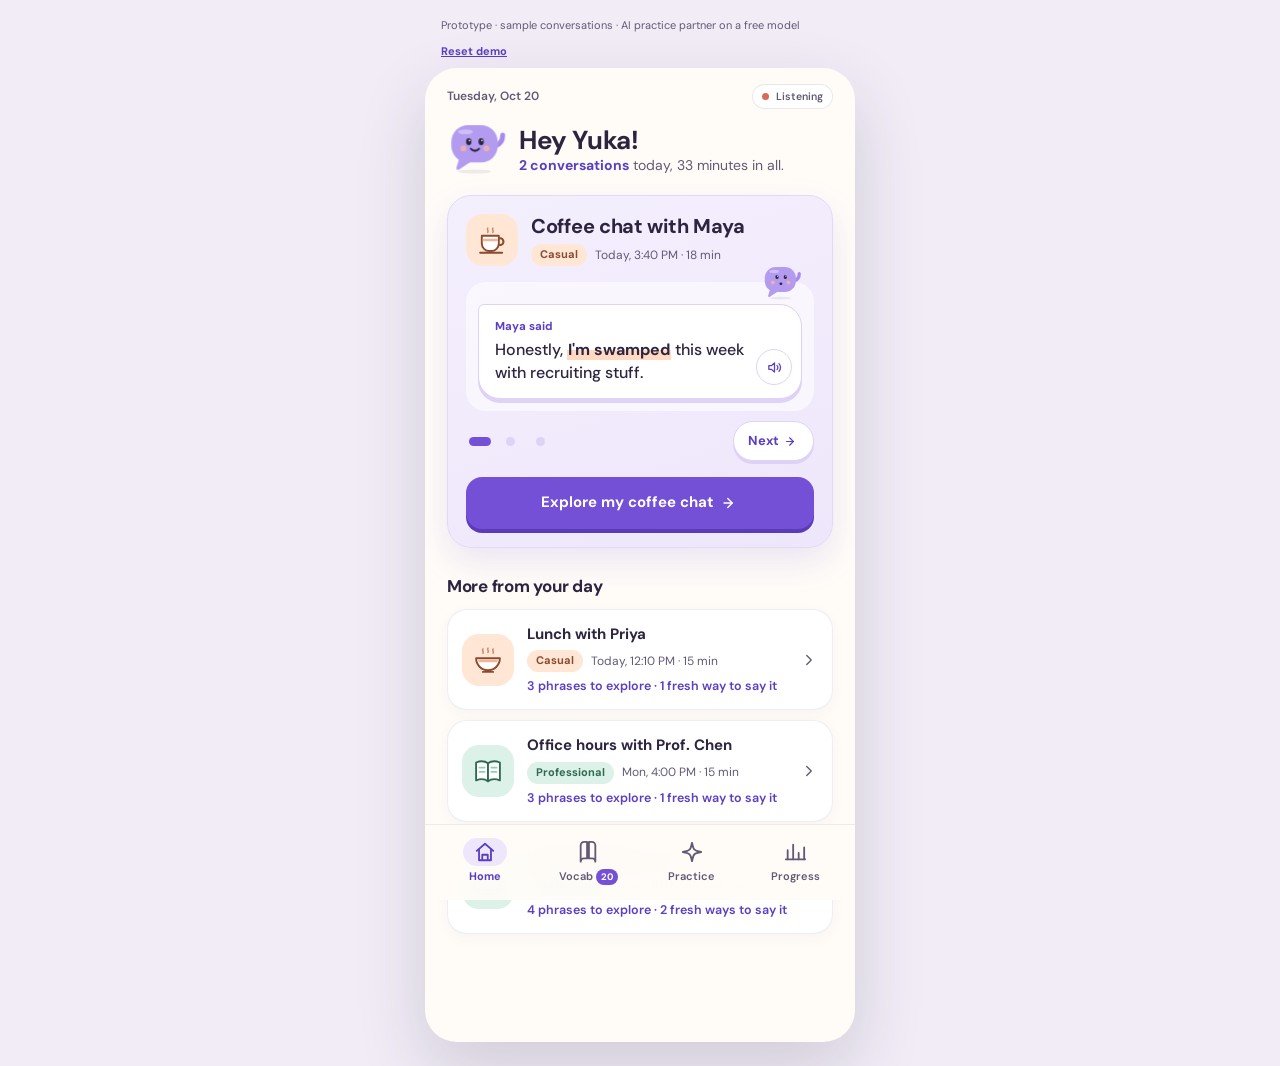
==== commit 91192a81: "Vocab: flashcard review for days you don't feel like talking A review entry on top of Vocab starts a" ====
--- a/index.html
+++ b/index.html
@@ -26,6 +26,7 @@
 <script src="js/screens/home.js"></script>
 <script src="js/screens/conversation.js"></script>
 <script src="js/screens/bank.js"></script>
+<script src="js/screens/cards.js"></script>
 <script src="js/screens/practice.js"></script>
 <script src="js/screens/progress.js"></script>
 <script src="js/screens/celebrate.js"></script>
--- a/style.css
+++ b/style.css
@@ -95,10 +95,6 @@
 .conversation-title { flex: 1; min-width: 0; }
 .conversation-title h3 { margin-bottom: 3px; }
 .time { display: flex; align-items: center; gap: 5px; color: var(--muted); font-size: 12px; }
-.avatar { flex: 0 0 auto; display: grid; width: 44px; height: 44px; place-items: center; border-radius: 15px; font-size: 18px; font-weight: 700; }
-.avatar.small { width: 34px; height: 34px; border-radius: 12px; font-size: 14px; }
-.avatar-coral { color: var(--peach-ink); background: var(--peach); }
-.avatar-blue { color: var(--mint-ink); background: var(--mint); }
 .tag { display: inline-flex; align-items: center; padding: 4px 10px; border-radius: 999px; font-size: 11px; font-weight: 700; white-space: nowrap; }
 .tag-sage { color: var(--peach-ink); background: var(--peach); }
 .tag-blue { color: var(--mint-ink); background: var(--mint); }
@@ -213,13 +209,95 @@
 .ai-live { color: var(--mint-ink); }
 .ai-live .ai-dot { background: #3fb07f; }
 .ai-checking .ai-dot { animation: pulse 1.4s infinite; }
-.suggest-card { display: grid; gap: 14px; padding: 18px; border: 1px solid #e2d8f7; border-radius: 24px; background: linear-gradient(160deg, #f4effd 0%, var(--lavender) 100%); box-shadow: var(--shadow); }
-.suggest-top { display: flex; align-items: center; gap: 10px; }
-.suggest-top .said-label { margin: 0; color: var(--violet-ink); }
-.suggest-message { margin: 0; padding: 12px 14px; border-radius: 18px 18px 18px 6px; background: var(--white); color: var(--ink); font-size: 15px; line-height: 1.45; }
-.suggest-card.loading .suggest-message { color: var(--faint); }
-.suggest-actions { display: flex; gap: 8px; flex-wrap: wrap; }
 .suggest-actions .button-primary { flex: 1 1 auto; min-height: 50px; font-size: 14.5px; }
+/* Vocab: flashcard review entry + card screen */
+.review-card { display: grid; grid-template-columns: auto 1fr; align-items: center; gap: 6px 14px; margin-bottom: 16px; padding: 16px; border: 1px solid #e2d8f7; border-radius: 24px; background: linear-gradient(160deg, #f6f1fe 0%, var(--lavender) 100%); box-shadow: var(--shadow); }
+.review-stack { position: relative; width: 70px; height: 76px; }
+.review-stack span { position: absolute; inset: 6px 4px 0 4px; display: grid; place-items: center; border: 1px solid var(--lavender-deep); border-radius: 14px; background: var(--white); }
+.review-stack span:nth-child(1) { transform: rotate(-10deg) translateX(-4px); background: var(--peach); }
+.review-stack span:nth-child(2) { transform: rotate(7deg) translateX(4px); background: var(--mint); }
+.review-copy h2 { margin-bottom: 2px; font-size: 18px; }
+.review-copy p { margin: 0; color: var(--plum-muted); font-size: 12.5px; }
+.review-fam { display: flex; gap: 10px; margin-top: 6px !important; color: var(--plum) !important; font-weight: 700; }
+.review-start { grid-column: 1 / -1; min-height: 48px; font-size: 14.5px; }
+
+.screen-cards { display: flex; flex-direction: column; padding-top: 16px; }
+.cards-top { display: grid; grid-template-columns: 42px 1fr auto; align-items: center; gap: 12px; margin-bottom: 22px; }
+.cards-progress { height: 12px; overflow: hidden; border-radius: 99px; background: var(--lavender); }
+.cards-progress span { display: block; height: 100%; border-radius: inherit; background: var(--violet); transition: width 300ms ease; }
+.cards-count { color: var(--plum-muted); font-size: 12.5px; font-weight: 700; font-variant-numeric: tabular-nums; }
+.fc-wrap { position: relative; }
+.flashcard { display: grid; align-content: center; justify-items: center; gap: 12px; width: 100%; min-height: 300px; padding: 28px 22px; border: 1px solid var(--lavender-deep); border-radius: 28px; color: var(--plum); background: var(--white); text-align: center; cursor: pointer; touch-action: pan-y; user-select: none; box-shadow: 0 6px 0 var(--lavender-deep), 0 18px 34px rgba(91, 62, 196, 0.12); }
+.flashcard.flipped { background: linear-gradient(160deg, #f6f1fe 0%, var(--lavender) 100%); }
+.fc-where { padding: 4px 11px; border-radius: 99px; color: var(--violet-ink); background: var(--lavender); font-size: 11.5px; font-weight: 700; }
+.flashcard.flipped .fc-where { background: var(--white); }
+.fc-label { margin: 0; color: var(--plum-muted); font-size: 12px; font-weight: 700; }
+.fc-meaning { margin: 0; font-size: 19px; font-weight: 600; line-height: 1.35; }
+.fc-ask { margin: 0; color: var(--plum-muted); font-size: 14px; }
+.fc-hint { color: var(--violet-ink); font-size: 12px; font-weight: 700; }
+.fc-phrase { margin: 0; font-size: 26px; font-weight: 700; line-height: 1.2; }
+.fc-sentence { margin: 0; color: var(--plum-muted); font-size: 14.5px; line-height: 1.5; }
+.fc-wrap .speak { position: absolute; right: 14px; bottom: 16px; }
+.fc-fam { margin: 14px 0 0; color: var(--plum-muted); font-size: 12.5px; font-weight: 700; text-align: center; }
+.fc-actions { display: grid; grid-template-columns: 1fr 1fr; gap: 10px; margin-top: 14px; }
+.fc-btn { min-height: 54px; border: 0; border-radius: 18px; font-size: 15.5px; font-weight: 700; cursor: pointer; transition: transform 90ms ease, box-shadow 90ms ease; }
+.fc-btn:active { transform: translateY(3px); }
+.fc-btn.flip { grid-column: 1 / -1; color: var(--white); background: var(--violet); box-shadow: 0 4px 0 var(--violet-dark); }
+.fc-btn.again { color: var(--peach-ink); background: var(--peach); box-shadow: 0 4px 0 #f3c3a5; }
+.fc-btn.got { color: var(--mint-ink); background: var(--mint); box-shadow: 0 4px 0 #a9d9c1; }
+.fc-btn:active { box-shadow: none; }
+.fc-tip { margin: 12px 0 0; color: var(--plum-muted); font-size: 11.5px; text-align: center; }
+.fc-flip .flashcard { animation: fc-flip 320ms ease-out both; }
+.fc-right .flashcard { animation: fc-in-right 300ms ease-out both; }
+.fc-left .flashcard { animation: fc-in-left 300ms ease-out both; }
+@keyframes fc-flip { from { transform: perspective(900px) rotateY(80deg); } to { transform: none; } }
+@keyframes fc-in-right { from { opacity: 0; transform: translateX(-30px) rotate(-3deg); } to { opacity: 1; transform: none; } }
+@keyframes fc-in-left { from { opacity: 0; transform: translateX(30px) rotate(3deg); } to { opacity: 1; transform: none; } }
+.fc-nudge { display: flex; align-items: center; gap: 12px; margin-bottom: 4px; padding: 14px; border: 1px solid var(--line); border-radius: 20px; background: var(--white); }
+.fc-nudge p { margin: 0 0 2px; font-size: 13.5px; line-height: 1.45; }
+.fc-nudge-face { display: grid; flex: none; width: 56px; height: 56px; place-items: end center; overflow: hidden; border-radius: 50%; }
+
+/* Practice: character stage + cast */
+.stage { display: grid; gap: 12px; padding: 18px; border: 1px solid #e2d8f7; border-radius: 26px; background: linear-gradient(160deg, #f6f1fe 0%, var(--lavender) 100%); box-shadow: var(--shadow); }
+.stage-casual { background: linear-gradient(160deg, #fff6ef 0%, var(--peach) 100%); border-color: #f6dcc8; }
+.stage-professional { background: linear-gradient(160deg, #f1fbf6 0%, var(--mint) 100%); border-color: #c9e8d8; }
+.stage-in { animation: card-in 320ms ease-out both; }
+.stage-top { display: flex; align-items: center; gap: 14px; }
+.stage-person { display: grid; flex: none; width: 104px; height: 104px; place-items: end center; overflow: hidden; border-radius: 50%; background: rgba(255, 255, 255, 0.8); }
+.stage-in .stage-person .person { animation: person-hop 520ms cubic-bezier(.2, .9, .3, 1.3) both; }
+.stage-who h2 { margin-bottom: 4px; font-size: 24px; }
+.stage-invite { margin: 6px 0 0; color: var(--plum-muted); font-size: 13px; }
+.stage-bubble { position: relative; margin: 2px 0 0; padding: 12px 14px; border-radius: 6px 20px 20px 20px; background: var(--white); color: var(--plum); font-size: 15px; line-height: 1.45; box-shadow: 0 3px 0 rgba(45, 36, 64, 0.06); }
+.stage-bubble.typing { display: flex; gap: 4px; width: 70px; }
+.stage-bubble.typing i { width: 6px; height: 6px; border-radius: 50%; background: #b9acd6; animation: bounce 1.1s infinite ease-in-out; }
+.stage-bubble.typing i:nth-child(2) { animation-delay: .15s; }
+.stage-bubble.typing i:nth-child(3) { animation-delay: .3s; }
+.stage .feature-label { margin: 0 0 -4px; }
+.stage .suggest-actions > * { flex: 1 1 100%; }
+.cast { display: grid; grid-template-columns: repeat(auto-fill, minmax(76px, 1fr)); gap: 8px; margin-bottom: 14px; }
+.cast-card { position: relative; display: grid; justify-items: center; gap: 2px; padding: 10px 4px 8px; border: 1.5px solid var(--line); border-radius: 22px; color: var(--plum); background: var(--white); text-align: center; cursor: pointer; box-shadow: 0 4px 0 var(--line); transition: transform 110ms ease, box-shadow 110ms ease, border-color 150ms ease; }
+.cast-card:active { transform: translateY(3px); box-shadow: 0 1px 0 var(--line); }
+.cast-card.picked { border-color: var(--violet); box-shadow: 0 4px 0 var(--violet-dark); }
+.cast-card strong { max-width: 100%; overflow: hidden; font-size: 13px; text-overflow: ellipsis; white-space: nowrap; }
+.cast-face { display: grid; width: 56px; height: 56px; margin-bottom: 2px; place-items: end center; overflow: hidden; border-radius: 50%; }
+.face-casual { background: var(--peach); }
+.face-professional { background: var(--mint); }
+.cast-meta { display: inline-flex; align-items: center; gap: 3px; margin-top: 2px; padding: 2px 8px; border-radius: 99px; color: var(--violet-ink); background: var(--lavender); font-size: 11px; font-weight: 700; }
+.cast-star { position: absolute; top: 4px; right: 6px; color: #f0a020; font-size: 14px; }
+.cast-meta.quiet { color: var(--plum-muted); background: #f1eef4; }
+.then-now { overflow: hidden; border: 1px solid var(--line); border-radius: 20px; background: var(--white); }
+.then-now > div { padding: 11px 14px; }
+.then-now span { display: block; margin-bottom: 3px; color: var(--plum-muted); font-size: 11px; font-weight: 700; }
+.then-now p { margin: 0; font-size: 14px; line-height: 1.45; }
+.then { border-bottom: 1px dashed var(--line); }
+.then p { color: var(--plum-muted); }
+.now { background: linear-gradient(160deg, #eefaf4 0%, var(--mint) 100%); }
+.now span { color: var(--mint-ink); }
+.now mark { background: linear-gradient(transparent 50%, #b5e6cd 50%); font-weight: 700; }
+.recap-list { margin-top: 14px; }
+.chat-face { display: grid; width: 34px; height: 34px; place-items: end center; overflow: hidden; border-radius: 12px; }
+@keyframes person-hop { 0% { transform: translateY(14px); } 60% { transform: translateY(-4px); } 100% { transform: none; } }
+
 .row-between { display: flex; align-items: baseline; justify-content: space-between; gap: 10px; }
 .turns { color: var(--violet-ink); font-size: 11px; font-weight: 700; }
 .peek { margin: 8px 0 0; padding: 9px 12px; border-radius: 14px; background: var(--white); border: 1px solid var(--line); color: var(--muted); font-size: 12.5px; }
@@ -255,43 +333,60 @@
 .celebration-footer .button { min-height: 52px; font-size: 15px; }
 .celebration-footer p { margin: 12px 0 0; color: var(--muted); font-size: 13px; }
 
-/* ---------- Progress report ---------- */
-.report-hero { padding: 18px; border: 1px solid #e2d8f7; border-radius: 24px; background: linear-gradient(160deg, #f4effd 0%, var(--lavender) 100%); box-shadow: var(--shadow); }
-.report-hero-top, .activity-heading { display: flex; align-items: flex-start; justify-content: space-between; gap: 10px; }
-.report-hero h2, .activity-card h2 { font-size: 18px; }
-.trend-badge { display: flex; align-items: center; gap: 4px; padding: 6px 10px; border-radius: 999px; color: var(--mint-ink); background: var(--white); font-size: 11px; font-weight: 700; white-space: nowrap; }
-.report-stats { display: grid; grid-template-columns: repeat(3, 1fr); gap: 8px; margin-top: 16px; }
-.report-stats div { display: flex; flex-direction: column; gap: 4px; padding: 12px 10px; border-radius: 16px; background: var(--white); }
-.report-stats strong { color: var(--violet-ink); font-size: 26px; line-height: 1; font-variant-numeric: tabular-nums; }
-.report-stats span { color: var(--muted); font-size: 11px; line-height: 1.25; }
-.activity-card { margin-top: 14px; padding: 18px 18px 16px; border: 1px solid var(--line); border-radius: 22px; background: var(--white); }
-.activity-heading > span { padding: 5px 10px; border-radius: 999px; color: var(--peach-ink); background: var(--peach); font-size: 11px; font-weight: 700; white-space: nowrap; }
-.chart { position: relative; display: grid; height: 150px; grid-template-columns: repeat(6, 1fr); gap: 10px; margin-top: 22px; }
-.chart-column { display: grid; grid-template-rows: 1fr 15px; gap: 7px; text-align: center; min-width: 0; }
-.chart-track { position: relative; border-radius: 10px; background: #f5f2f9; }
-.chart-bar { position: absolute; right: 0; bottom: 0; left: 0; border-radius: 10px; background: var(--lavender-deep); transform-origin: bottom; }
-.chart-bar b { position: absolute; top: -18px; left: 0; right: 0; color: var(--muted); font-size: 11px; font-weight: 700; font-variant-numeric: tabular-nums; }
-.chart-column.now .chart-bar { background: linear-gradient(180deg, #9a7fe6, var(--violet)); }
-.chart-column.now .chart-bar b { color: var(--violet-ink); }
-.chart-column > span { color: var(--muted); font-size: 10px; font-weight: 600; line-height: 15px; white-space: nowrap; }
-.chart-column.now > span { color: var(--violet-ink); font-weight: 700; }
-.goal-line { position: absolute; left: 0; right: 0; z-index: 1; border-top: 2px dashed rgba(240, 138, 93, .8); pointer-events: none; }
-.goal-line span { position: absolute; top: -9px; left: -2px; padding: 0 4px; background: var(--white); color: var(--peach-ink); font-size: 10px; font-weight: 700; }
-.insight-card { display: grid; grid-template-columns: 52px minmax(0, 1fr); gap: 12px; margin-top: 14px; padding: 16px; border-radius: 22px; background: var(--peach-soft); }
-.insight-card h3 { margin-bottom: 10px; font-size: 16px; }
-.insight-card p:last-child { margin: 8px 0 0; color: var(--muted); font-size: 12.5px; line-height: 1.5; }
-.split { display: flex; height: 10px; overflow: hidden; border-radius: 99px; background: var(--white); }
-.split-casual { background: var(--orange); }
-.split-pro { background: #3fb07f; }
-.progress-phrases-heading { margin-top: 26px; }
-.recent-phrases { display: grid; gap: 8px; }
-.recent-phrase { display: grid; grid-template-columns: 30px minmax(0, 1fr); column-gap: 11px; align-items: center; padding: 11px 14px; border: 1px solid var(--line); border-radius: 16px; background: var(--white); }
-.recent-phrase > span { grid-row: span 2; display: grid; width: 30px; height: 30px; place-items: center; border-radius: 10px; color: var(--mint-ink); background: var(--mint); }
-.recent-phrase p { margin: 0; font-size: 15px; font-weight: 700; }
-.recent-phrase small { color: var(--faint); font-size: 11px; }
+/* ---------- Progress: goal ring, sticker collection, badges ---------- */
+.ring-card { display: flex; align-items: center; gap: 16px; padding: 18px; border: 1px solid #f6dcc8; border-radius: 26px; background: linear-gradient(160deg, #fff6ee 0%, var(--peach) 100%); box-shadow: 0 14px 30px rgba(240, 138, 93, 0.14); }
+.ring { position: relative; flex: none; width: 132px; height: 132px; }
+.ring > svg { width: 100%; height: 100%; transform: rotate(-90deg); }
+.ring > svg circle { fill: none; stroke-width: 13; }
+.ring-track { stroke: rgba(255, 255, 255, 0.85); }
+.ring-fill { stroke: var(--orange); stroke-linecap: round; }
+.ring-mascot { position: absolute; inset: 0; display: grid; place-items: center; }
+.ring-copy p { margin: 0; }
+.ring-count { color: var(--peach-ink); font-size: 15px; font-weight: 700; }
+.ring-count strong { color: var(--plum); font-size: 38px; line-height: 1; letter-spacing: -0.02em; }
+.ring-label { margin-top: 2px !important; color: var(--plum); font-size: 13.5px; font-weight: 600; }
+.ring-note { margin-top: 8px !important; display: inline-block; padding: 4px 10px; border-radius: 99px; color: var(--peach-ink); background: rgba(255, 255, 255, 0.75); font-size: 12px; font-weight: 700; }
+.week-facts { margin: 10px 0 0; color: var(--plum-muted); font-size: 12px; text-align: center; }
+
+.stat-row { display: grid; grid-template-columns: 1fr 1fr; gap: 10px; margin-top: 12px; }
+.stat { display: grid; grid-template-columns: auto 1fr; column-gap: 8px; align-items: center; padding: 12px 14px; border: 1px solid var(--line); border-radius: 18px; background: var(--white); }
+.stat > span { grid-row: span 2; font-size: 22px; }
+.stat strong { font-size: 18px; line-height: 1.1; }
+.stat small { color: var(--plum-muted); font-size: 11.5px; }
+.stage-key { display: flex; flex-wrap: wrap; gap: 6px 12px; margin: -4px 0 10px; color: var(--plum-muted); font-size: 11.5px; font-weight: 600; }
+.stage-key span { display: inline-flex; align-items: center; gap: 4px; }
+.sticker.gold { flex-direction: column; align-items: flex-start; gap: 1px; color: #7a5208; background: linear-gradient(150deg, #fff4cf 0%, #ffd97a 100%); box-shadow: 0 3px 0 #e8b94a, 0 6px 14px rgba(240, 170, 60, 0.25); }
+.sticker.gold small { color: #8a6416; font-size: 10.5px; font-weight: 600; }
+.collection-count { display: inline-flex; align-items: center; gap: 4px; padding: 5px 11px; border-radius: 99px; color: var(--violet-ink); background: var(--lavender); font-size: 12px; font-weight: 700; }
+.sticker-group { margin-bottom: 10px; padding: 14px; border: 1px solid var(--line); border-radius: 22px; background: var(--white); }
+.group-head { display: flex; align-items: center; gap: 10px; margin-bottom: 10px; }
+.group-head strong { display: block; font-size: 14px; }
+.group-head small { display: block; color: var(--plum-muted); font-size: 11.5px; }
+.group-avatar { display: grid; width: 34px; height: 34px; place-items: center; border-radius: 12px; font-size: 14px; font-weight: 700; }
+.group-casual { color: var(--peach-ink); background: var(--peach); }
+.group-professional { color: var(--mint-ink); background: var(--mint); }
+.group-you { color: var(--violet-ink); background: var(--lavender); }
+.sticker-row { display: flex; flex-wrap: wrap; gap: 8px; }
+.sticker { display: inline-flex; min-height: 38px; align-items: center; gap: 5px; padding: 8px 13px; border: 0; border-radius: 14px; font-size: 13.5px; font-weight: 700; cursor: pointer; transform: rotate(-1.2deg); box-shadow: 0 3px 0 rgba(45, 36, 64, 0.12); transition: transform 140ms ease; }
+.sticker:nth-child(even) { transform: rotate(1.2deg); }
+.sticker:hover { transform: rotate(0) scale(1.04); }
+.sticker-casual { color: var(--peach-ink); background: var(--peach); }
+.sticker-professional { color: var(--mint-ink); background: var(--mint); }
+.sticker.locked { color: var(--plum-muted); background: repeating-linear-gradient(-45deg, #f6f3f9 0 6px, #efebf4 6px 12px); border: 1.5px dashed #cfc6dd; box-shadow: none; transform: none; }
+.collection .footnote { display: flex; align-items: center; gap: 5px; }
+
+.badge-row { display: grid; grid-template-columns: repeat(2, 1fr); gap: 10px; }
+.badge { display: grid; justify-items: center; gap: 3px; padding: 14px 10px; border: 1.5px dashed #d9d1e6; border-radius: 20px; background: #faf8fc; text-align: center; }
+.badge-icon { display: grid; width: 52px; height: 52px; margin-bottom: 4px; place-items: center; border-radius: 50%; background: #efebf4; font-size: 22px; filter: grayscale(1); opacity: .55; }
+.badge strong { font-size: 13px; }
+.badge small { color: var(--plum-muted); font-size: 11px; line-height: 1.3; }
+.badge.got { border: 1px solid #f3d9a8; background: linear-gradient(160deg, #fffaf0 0%, #fff1d6 100%); box-shadow: 0 6px 16px rgba(240, 170, 60, 0.15); }
+.badge.got .badge-icon { background: var(--white); filter: none; opacity: 1; box-shadow: 0 0 0 4px #ffe3a8; }
+.badge.got small { color: #8a6416; font-weight: 700; }
 
 @keyframes msg-in { from { opacity: 0; transform: translateY(6px); } to { opacity: 1; transform: none; } }
-@keyframes bar-up { from { transform: scaleY(0); } to { transform: none; } }
+@keyframes ring-fill { from { stroke-dashoffset: var(--ring-c); } }
+@keyframes badge-pop { 0% { transform: scale(.6); } 70% { transform: scale(1.12); } 100% { transform: none; } }
 
 /* ---------- Home ---------- */
 .screen-home { padding-top: 16px; }
@@ -323,18 +418,60 @@
 .feature-card { display: grid; gap: 16px; padding: 18px; border: 1px solid #e2d8f7; border-radius: 24px; background: linear-gradient(160deg, #f4effd 0%, var(--lavender) 100%); box-shadow: 0 14px 34px rgba(91, 62, 196, 0.12); }
 .feature-top { display: flex; align-items: center; gap: 13px; }
 .feature-heading { min-width: 0; }
-.feature-eyebrow { margin: 0 0 3px; color: var(--violet-ink); font-size: 11px; font-weight: 700; letter-spacing: 0.08em; text-transform: uppercase; }
 .feature-card h2 { margin-bottom: 6px; font-size: 20px; line-height: 1.2; font-weight: 700; }
 .feature-preview { padding: 14px; border-radius: 18px; background: rgba(255, 255, 255, 0.72); }
-.feature-lead { margin: 0 0 10px; font-size: 14px; font-weight: 700; }
-.feature-body { margin: 10px 0 0; color: var(--plum-muted); font-size: 13.5px; line-height: 1.45; }
+.feature-label { margin: 0 0 9px; color: var(--plum-muted); font-size: 12px; font-weight: 700; }
 .quote-chips { display: flex; flex-wrap: wrap; gap: 8px; margin: 0; padding: 0; list-style: none; }
 .quote-chips li { display: inline-flex; align-items: baseline; gap: 6px; padding: 8px 13px; border: 1px solid #ded3f6; border-radius: 14px 14px 14px 5px; background: var(--white); }
 .quote-text { color: var(--plum); font-size: 15px; font-weight: 700; }
 .quote-note { color: var(--plum-muted); font-size: 11px; font-weight: 600; }
-.feature-card.calm { gap: 6px; animation: none; }
-.feature-card.calm h2 { margin: 0; font-size: 18px; }
-.feature-card.calm .feature-body { margin-top: 4px; }
+.quote-chips .more-chip { align-items: center; border-style: dashed; color: var(--plum-muted); background: transparent; font-size: 12px; font-weight: 700; }
+.feature-card.calm { animation: none; }
+.feature-card.calm p { margin: 0; font-size: 15px; font-weight: 600; line-height: 1.45; }
+
+/* Moments carousel (Home featured card): one bubble, a peeking coach, dots and Next */
+.moments { display: grid; gap: 10px; }
+.moment-stage { position: relative; display: grid; align-content: center; min-height: 128px; padding: 22px 12px 12px; border-radius: 20px; background: rgba(255, 255, 255, 0.6); touch-action: pan-y; user-select: none; }
+.moment-peek { position: absolute; top: -18px; right: 12px; pointer-events: none; }
+.moment-bubble { display: grid; gap: 4px; width: 100%; padding: 14px 52px 14px 16px; border: 1px solid var(--lavender-deep); border-radius: 6px 22px 22px 22px; color: var(--plum); background: var(--white); text-align: left; font-size: 16px; line-height: 1.4; cursor: pointer; box-shadow: 0 4px 0 var(--lavender-deep); transition: transform 110ms ease, box-shadow 110ms ease; }
+.moment-bubble:active { transform: translateY(3px); box-shadow: 0 1px 0 var(--lavender-deep); }
+.moment-bubble.rephrase { border-radius: 22px 6px 22px 22px; }
+.moment-bubble mark { background: linear-gradient(transparent 50%, var(--highlight) 50%); font-weight: 700; }
+.moment-bubble.flipped { border-color: transparent; color: var(--white); background: var(--violet); box-shadow: 0 4px 0 var(--violet-dark); }
+.moment-label { color: var(--violet-ink); font-size: 11.5px; font-weight: 700; }
+.moment-bubble.flipped .moment-label { color: #e4dafb; }
+.moment-quote { font-weight: 500; }
+.moment-stage .speak { position: absolute; right: 22px; bottom: 26px; }
+.flipped ~ .speak { border-color: transparent; }
+.speak { display: grid; flex: none; width: 36px; height: 36px; place-items: center; border: 1px solid var(--lavender-deep); border-radius: 50%; color: var(--violet-ink); background: var(--white); cursor: pointer; transition: transform 120ms ease; }
+.speak:active { transform: scale(.92); }
+.speak.speaking { color: var(--white); background: var(--violet); border-color: var(--violet); }
+.moment-done { display: grid; justify-items: center; gap: 6px; text-align: center; }
+.moment-done p { margin: 0; font-size: 15px; font-weight: 700; }
+.moment-nav { display: flex; align-items: center; justify-content: space-between; gap: 10px; min-height: 40px; }
+.moment-dots { display: flex; gap: 2px; }
+.moment-dots button { display: grid; width: 28px; height: 32px; place-items: center; padding: 0; border: 0; background: none; cursor: pointer; }
+.moment-dots button::after { content: ""; width: 9px; height: 9px; border-radius: 99px; background: var(--lavender-deep); transition: width 200ms ease, background 200ms ease; }
+.moment-dots button.seen::after { background: #b9a6ee; }
+.moment-dots button.on::after { width: 22px; background: var(--violet); }
+.next-pill { display: inline-flex; min-height: 40px; align-items: center; gap: 5px; padding: 8px 14px; border: 1px solid var(--lavender-deep); border-radius: 999px; color: var(--violet-ink); background: var(--white); font-size: 13px; font-weight: 700; cursor: pointer; box-shadow: 0 3px 0 var(--lavender-deep); transition: transform 110ms ease, box-shadow 110ms ease; }
+.next-pill:active { transform: translateY(2px); box-shadow: 0 1px 0 var(--lavender-deep); }
+.anim-next .moment-bubble, .anim-next .moment-done { animation: slide-next 260ms ease-out both; }
+.anim-prev .moment-bubble, .anim-prev .moment-done { animation: slide-prev 260ms ease-out both; }
+.anim-flip .moment-bubble { animation: flip-in 280ms ease-out both; }
+.anim-next .moment-peek, .anim-prev .moment-peek, .anim-flip .moment-peek { animation: peek-pop 360ms cubic-bezier(.2, .9, .3, 1.4) both; }
+@keyframes slide-next { from { opacity: 0; transform: translateX(24px); } to { opacity: 1; transform: none; } }
+@keyframes slide-prev { from { opacity: 0; transform: translateX(-24px); } to { opacity: 1; transform: none; } }
+@keyframes flip-in { from { transform: perspective(600px) rotateX(70deg); opacity: .3; } to { transform: none; opacity: 1; } }
+@keyframes peek-pop { from { transform: translateY(8px) scale(.8); } to { transform: none; } }
+
+.cheer-line strong { color: var(--violet-ink); }
+
+/* Tappable coach */
+.mascot-button { flex: none; padding: 0; border: 0; border-radius: 18px; background: none; cursor: pointer; }
+.mascot-button.wiggle .mascot { animation: wiggle 500ms ease-in-out both; }
+.tip-in { animation: msg-in 260ms ease-out both; }
+@keyframes wiggle { 0%, 100% { transform: rotate(0); } 25% { transform: rotate(-8deg) scale(1.05); } 60% { transform: rotate(6deg); } }
 
 .button-cta { display: flex; width: 100%; min-height: 52px; align-items: center; justify-content: center; gap: 8px; padding: 12px 18px; border: 0; border-radius: 16px; color: var(--white); background: var(--violet); box-shadow: 0 4px 0 var(--violet-dark); font-size: 15px; font-weight: 700; cursor: pointer; transition: transform 90ms ease, box-shadow 90ms ease, background 150ms ease; }
 .button-cta:hover { background: #6844cc; }
@@ -356,12 +493,11 @@
 .week-count { margin: 0; color: var(--plum-muted); font-size: 13px; }
 .week-count strong { color: var(--plum); }
 .text-link { min-height: 36px; padding: 6px 2px; border: 0; color: var(--violet-ink); background: none; font-size: 12.5px; font-weight: 700; text-decoration: underline; text-underline-offset: 3px; cursor: pointer; white-space: nowrap; }
-.week-dots { display: flex; gap: 7px; margin: 12px 0 10px; }
+.week-dots { display: flex; gap: 7px; margin: 12px 0 2px; }
 .week-dots span { width: 26px; height: 10px; border-radius: 99px; background: rgba(138, 75, 46, 0.14); }
 .week-dots span.on { background: var(--orange); }
-.week-dots span.pop { animation: dot-pop 600ms cubic-bezier(.2, .9, .3, 1.4) both; }
+.week-dots span.pop { animation: dot-pop 600ms cubic-bezier(.2, .9, .3, 1.4) 350ms both; }
 @keyframes dot-pop { 0% { transform: scale(.4); background: rgba(138, 75, 46, 0.14); } 60% { transform: scale(1.25); } 100% { transform: none; } }
-.week-note { margin: 0; color: var(--plum-muted); font-size: 12.5px; }
 
 .empty-home { display: grid; justify-items: center; gap: 10px; padding: 26px 18px; border-radius: 24px; background: var(--lavender); text-align: center; }
 .empty-home h2 { margin: 0; font-size: 19px; line-height: 1.25; }
@@ -370,12 +506,13 @@
 @keyframes card-in { from { opacity: 0; transform: translateY(8px); } to { opacity: 1; transform: none; } }
 
 /* ---------- Entrance motion: only when a screen is opened (core.js adds .enter), not on re-render ---------- */
-.enter .coach-says, .enter .feature-card:not(.calm), .enter .suggest-card, .enter .report-hero,
+.enter .coach-says, .enter .feature-card:not(.calm), .enter .stage, .enter .ring-card, .enter .review-card, .enter .flashcard,
 .enter .phrase-card, .enter .suggestion-card, .enter .vocab-card, .enter .learned-item { animation: card-in 360ms ease-out both; }
 .enter .phrase-list > :nth-child(2), .enter .vocab-list > :nth-child(2), .enter .learned-item:nth-child(2) { animation-delay: 80ms; }
-.enter .week-card, .enter .insight-card, .enter .phrase-list > :nth-child(n+3), .enter .vocab-list > :nth-child(n+3), .enter .learned-item:nth-child(n+3) { animation: card-in 360ms ease-out 150ms both; }
-.enter .small-card, .enter .activity-card { animation: card-in 360ms ease-out 80ms both; }
-.enter .chart-bar { transform-origin: bottom; animation: bar-up 520ms cubic-bezier(.2, .9, .3, 1.1) 120ms both; }
+.enter .week-card, .enter .badges, .enter .phrase-list > :nth-child(n+3), .enter .vocab-list > :nth-child(n+3), .enter .learned-item:nth-child(n+3) { animation: card-in 360ms ease-out 150ms both; }
+.enter .small-card, .enter .collection, .enter .cast-card { animation: card-in 360ms ease-out 80ms both; }
+.enter .ring-fill { animation: ring-fill 1100ms cubic-bezier(.3, .8, .3, 1) 200ms both; }
+.enter .badge.got .badge-icon { animation: badge-pop 480ms cubic-bezier(.2, .9, .3, 1.4) 500ms both; }
 .chat > :nth-last-child(-n+2) { animation: msg-in 260ms ease-out both; }
 
 /* ---------- Bottom nav ---------- */
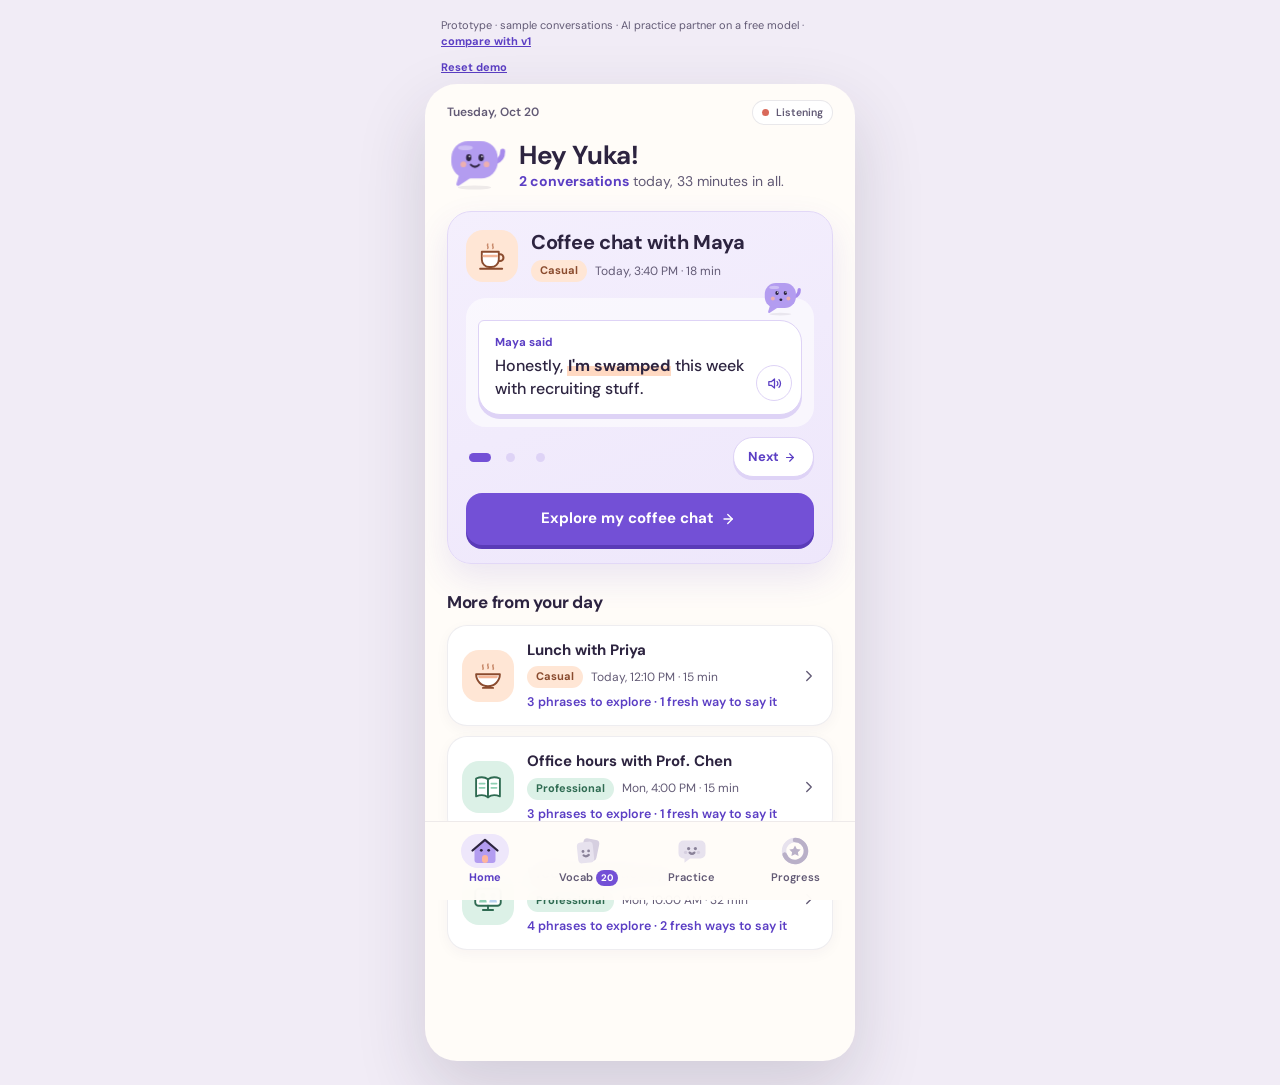
==== commit bed56f84: "Keep prototype v1 at /v1/ while the next version is built Copies the app as it was in user testing (" ====
--- a/index.html
+++ b/index.html
@@ -12,7 +12,7 @@
 </head>
 <body>
 <div class="proto-note">
-  <span>Prototype · sample conversations · AI practice partner on a free model</span>
+  <span>Prototype · sample conversations · AI practice partner on a free model · <a href="/v1/">compare with v1</a></span>
   <button type="button" data-act="reset">Reset demo</button>
 </div>
 <div class="phone">
--- a/style.css
+++ b/style.css
@@ -48,6 +48,7 @@
 
 /* ---------- Frame ---------- */
 .proto-note { max-width: 430px; margin: 0 auto; padding: 10px max(16px, env(safe-area-inset-left, 0px)) 8px; display: flex; justify-content: space-between; gap: 10px; flex-wrap: wrap; color: var(--muted); font-size: 11px; }
+.proto-note a { color: var(--primary); font-weight: 700; }
 .proto-note button { border: 0; padding: 0; background: none; color: var(--primary); font-size: 11px; font-weight: 700; text-decoration: underline; cursor: pointer; }
 .phone { position: relative; width: 100%; max-width: 430px; margin: 0 auto; min-height: calc(100vh - 34px); background: var(--paper); display: flex; flex-direction: column; }
 .screen { flex: 1; padding: 22px max(22px, env(safe-area-inset-right, 0px)) 32px max(22px, env(safe-area-inset-left, 0px)); min-width: 0; }
@@ -349,8 +350,10 @@
 .week-facts { margin: 10px 0 0; color: var(--plum-muted); font-size: 12px; text-align: center; }
 
 .stat-row { display: grid; grid-template-columns: 1fr 1fr; gap: 10px; margin-top: 12px; }
-.stat { display: grid; grid-template-columns: auto 1fr; column-gap: 8px; align-items: center; padding: 12px 14px; border: 1px solid var(--line); border-radius: 18px; background: var(--white); }
-.stat > span { grid-row: span 2; font-size: 22px; }
+.stat { display: grid; grid-template-columns: auto 1fr; column-gap: 6px; align-items: center; padding: 10px 12px 10px 6px; border: 1px solid var(--line); border-radius: 18px; background: var(--white); }
+.stat > .scene { grid-row: span 2; }
+.stat-spoke { background: linear-gradient(160deg, #fff8f2 0%, var(--peach-soft) 100%); }
+.stat-practiced { background: linear-gradient(160deg, #f8f5fe 0%, var(--lavender) 100%); }
 .stat strong { font-size: 18px; line-height: 1.1; }
 .stat small { color: var(--plum-muted); font-size: 11.5px; }
 .stage-key { display: flex; flex-wrap: wrap; gap: 6px 12px; margin: -4px 0 10px; color: var(--plum-muted); font-size: 11.5px; font-weight: 600; }
@@ -377,11 +380,14 @@
 
 .badge-row { display: grid; grid-template-columns: repeat(2, 1fr); gap: 10px; }
 .badge { display: grid; justify-items: center; gap: 3px; padding: 14px 10px; border: 1.5px dashed #d9d1e6; border-radius: 20px; background: #faf8fc; text-align: center; }
-.badge-icon { display: grid; width: 52px; height: 52px; margin-bottom: 4px; place-items: center; border-radius: 50%; background: #efebf4; font-size: 22px; filter: grayscale(1); opacity: .55; }
+.badge-art { position: relative; display: grid; width: 92px; height: 84px; margin-bottom: 4px; place-items: center; border-radius: 46% 54% 50% 50% / 52% 50% 50% 48%; background: #efebf4; }
+.badge-art .scene { filter: grayscale(1); opacity: .45; }
+.badge-lock { position: absolute; left: 2px; top: 4px; display: grid; width: 24px; height: 24px; place-items: center; border-radius: 50%; color: var(--plum-muted); background: var(--white); box-shadow: 0 2px 6px rgba(45, 36, 64, 0.12); }
 .badge strong { font-size: 13px; }
 .badge small { color: var(--plum-muted); font-size: 11px; line-height: 1.3; }
 .badge.got { border: 1px solid #f3d9a8; background: linear-gradient(160deg, #fffaf0 0%, #fff1d6 100%); box-shadow: 0 6px 16px rgba(240, 170, 60, 0.15); }
-.badge.got .badge-icon { background: var(--white); filter: none; opacity: 1; box-shadow: 0 0 0 4px #ffe3a8; }
+.badge.got .badge-art { background: radial-gradient(circle at 50% 40%, #fff 0%, #fff4d6 70%); box-shadow: 0 0 0 4px #ffe3a8; }
+.badge.got .badge-art .scene { filter: none; opacity: 1; }
 .badge.got small { color: #8a6416; font-weight: 700; }
 
 @keyframes msg-in { from { opacity: 0; transform: translateY(6px); } to { opacity: 1; transform: none; } }
@@ -512,17 +518,37 @@
 .enter .week-card, .enter .badges, .enter .phrase-list > :nth-child(n+3), .enter .vocab-list > :nth-child(n+3), .enter .learned-item:nth-child(n+3) { animation: card-in 360ms ease-out 150ms both; }
 .enter .small-card, .enter .collection, .enter .cast-card { animation: card-in 360ms ease-out 80ms both; }
 .enter .ring-fill { animation: ring-fill 1100ms cubic-bezier(.3, .8, .3, 1) 200ms both; }
-.enter .badge.got .badge-icon { animation: badge-pop 480ms cubic-bezier(.2, .9, .3, 1.4) 500ms both; }
+.enter .badge.got .badge-art { animation: badge-pop 480ms cubic-bezier(.2, .9, .3, 1.4) 500ms both; }
 .chat > :nth-last-child(-n+2) { animation: msg-in 260ms ease-out both; }
 
 /* ---------- Bottom nav ---------- */
 .bottom-nav { position: sticky; bottom: 0; z-index: 10; display: grid; grid-template-columns: repeat(4, 1fr); gap: 4px; padding: 8px 10px calc(10px + env(safe-area-inset-bottom, 0px)); border-top: 1px solid rgba(45, 36, 64, 0.08); background: rgba(255, 252, 248, 0.95); backdrop-filter: blur(16px); }
-.nav-item { display: flex; min-height: 54px; align-items: center; justify-content: center; flex-direction: column; gap: 3px; padding: 5px 4px; border: 0; border-radius: 16px; color: var(--plum-muted); background: transparent; font-size: 11px; font-weight: 600; cursor: pointer; }
-.nav-item svg { width: 44px; height: 28px; padding: 3px 10px; border-radius: 999px; stroke-width: 2; transition: background 160ms ease; }
-.nav-item:hover svg { background: rgba(115, 80, 214, 0.07); }
+.nav-item { display: flex; min-height: 58px; align-items: center; justify-content: center; flex-direction: column; gap: 2px; padding: 4px 4px; border: 0; border-radius: 18px; color: var(--plum-muted); background: transparent; font-size: 11px; font-weight: 600; cursor: pointer; }
+.nav-item .nav-icon { width: 48px; height: 34px; padding: 1px 8px; border-radius: 999px; transition: background 160ms ease, transform 120ms ease; overflow: visible; }
+.nav-item:hover .nav-icon { background: rgba(115, 80, 214, 0.07); }
+.nav-item:active .nav-icon { transform: scale(.9); }
 .nav-item.active { color: var(--violet-ink); font-weight: 700; }
-.nav-item.active svg { background: var(--lavender); }
+.nav-item.active .nav-icon { background: var(--lavender); }
+.nav-item.hop .nav-icon { animation: nav-hop 460ms cubic-bezier(.2, .9, .3, 1.4) both; }
 .nav-item:focus-visible { outline: 3px solid rgba(115, 80, 214, 0.4); outline-offset: -2px; }
+@keyframes nav-hop { 0% { transform: translateY(0) scale(1); } 35% { transform: translateY(-5px) scale(1.08); } 100% { transform: none; } }
+/* Icon parts: muted when idle, full color when active */
+.nav-icon .ni-body { fill: #e7e2ee; }
+.nav-icon .ni-accent { fill: #d6cfe0; }
+.nav-icon .ni-face { fill: #8a8299; }
+.nav-icon .ni-smile, .nav-icon .ni-roof { fill: none; stroke: #8a8299; stroke-width: 2.2; stroke-linecap: round; stroke-linejoin: round; }
+.nav-icon .ni-track, .nav-icon .ni-ring { fill: none; stroke-width: 4.5; stroke-linecap: round; }
+.nav-icon .ni-track { stroke: #e7e2ee; }
+.nav-icon .ni-ring { stroke: #b9b0c8; }
+.nav-icon .ni-star { fill: #b9b0c8; }
+.nav-item.active .ni-body { fill: #b39cf0; }
+.nav-item.active .ni-face { fill: var(--plum); }
+.nav-item.active .ni-smile, .nav-item.active .ni-roof { stroke: var(--plum); }
+.nav-item.active .ni-accent { fill: #ffb59c; }
+.nav-bank.active .ni-accent { fill: #8fd0b3; }
+.nav-item.active .ni-track { stroke: #fff; }
+.nav-item.active .ni-ring { stroke: var(--orange); }
+.nav-item.active .ni-star { fill: #f5b82e; }
 .nav-badge { display: inline-block; min-width: 16px; padding: 0 5px; border-radius: 99px; color: var(--white); background: var(--violet); font-size: 9.5px; line-height: 16px; }
 
 @media (min-width: 520px) {
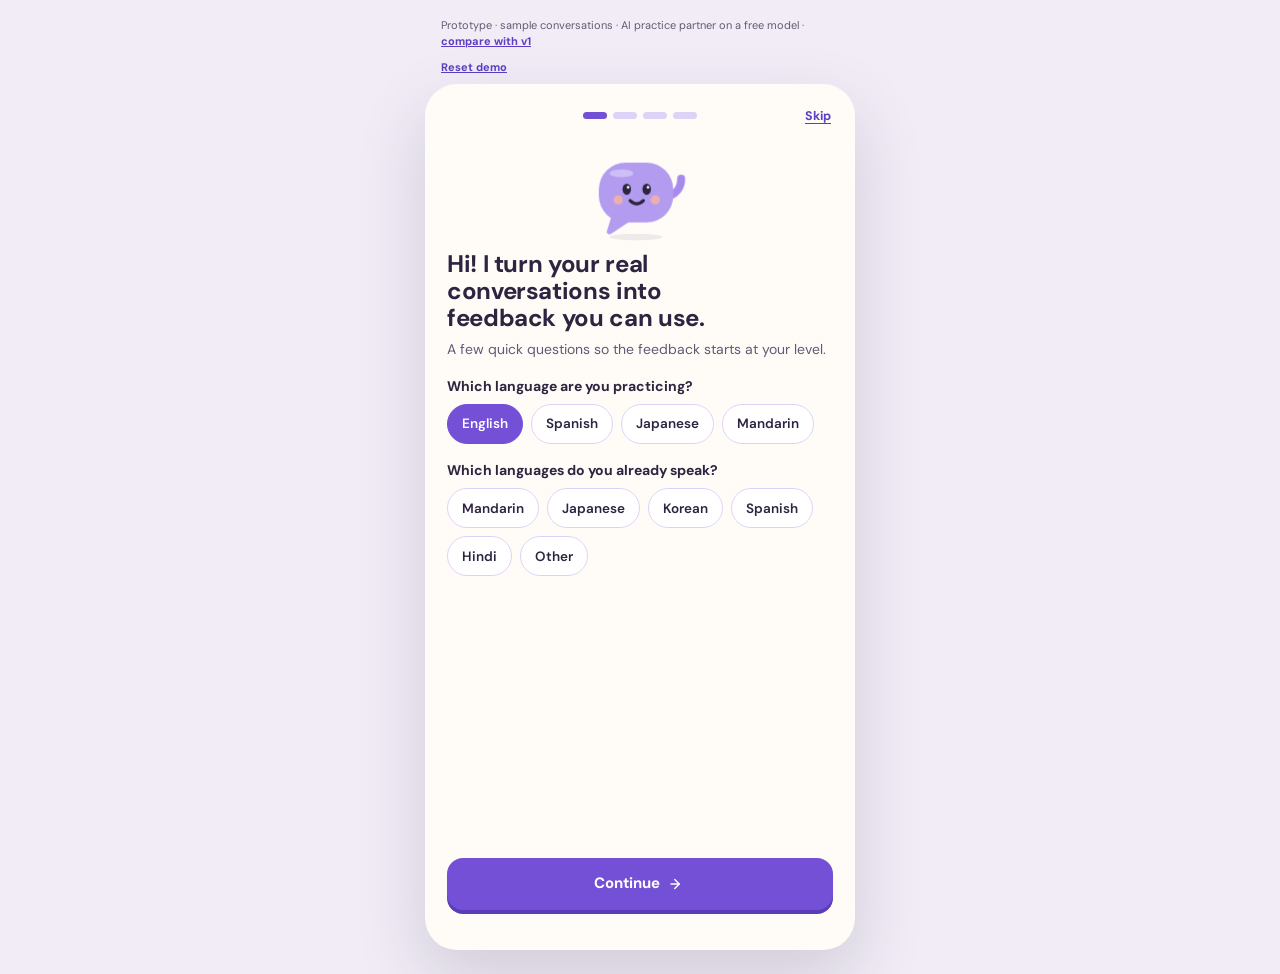
==== commit 339a7ca3: "Prototype v2 from PRD v2 Builds the PRD v2 acceptance criteria into the latest version (/v1/ is unto" ====
--- a/index.html
+++ b/index.html
@@ -24,11 +24,11 @@
 <script src="js/data.js"></script>
 <script src="js/core.js"></script>
 <script src="js/screens/home.js"></script>
+<script src="js/screens/onboard.js"></script>
 <script src="js/screens/conversation.js"></script>
 <script src="js/screens/bank.js"></script>
 <script src="js/screens/cards.js"></script>
 <script src="js/screens/practice.js"></script>
 <script src="js/screens/progress.js"></script>
-<script src="js/screens/celebrate.js"></script>
 </body>
 </html>
--- a/style.css
+++ b/style.css
@@ -311,7 +311,7 @@
 .composer input:disabled { background: #f4f1f8; }
 .mic-button:disabled, .send-button:disabled { opacity: .5; cursor: not-allowed; transform: none; }
 
-/* ---------- Recap + celebration ---------- */
+/* ---------- Recap ---------- */
 .learned-list { width: 100%; overflow: hidden; border: 1px solid var(--line); border-radius: 22px; background: var(--white); box-shadow: var(--shadow); text-align: left; }
 .learned-item { display: grid; grid-template-columns: 28px minmax(0, 1fr) auto; align-items: center; gap: 10px; padding: 13px 16px; border-bottom: 1px solid var(--line); }
 .learned-item:last-child { border-bottom: 0; }
@@ -321,33 +321,7 @@
 .learned-item em { display: inline-flex; align-items: center; gap: 4px; padding: 4px 10px; border-radius: 99px; color: var(--mint-ink); background: var(--mint); font-size: 11.5px; font-style: normal; font-weight: 700; }
 .learned-item.pending em { color: var(--peach-ink); background: var(--peach-soft); }
 
-.screen-celebrate { position: relative; display: flex; align-items: center; flex-direction: column; padding-top: 40px; background: linear-gradient(180deg, var(--lavender) 0%, var(--paper) 45%); text-align: center; }
-#confetti { position: absolute; inset: 0; width: 100%; height: 100%; pointer-events: none; }
-.celebration-art { position: relative; display: grid; width: 150px; height: 130px; margin-bottom: 14px; place-items: center; }
-.ray { position: absolute; width: 9px; height: 9px; border-radius: 50%; background: var(--orange); }
-.ray-one { top: 6px; right: 8px; }
-.ray-two { bottom: 18px; left: 0; width: 7px; height: 7px; background: #8fd0b3; }
-.ray-three { top: 22px; left: 10px; width: 5px; height: 15px; border-radius: 4px; background: var(--violet); transform: rotate(-35deg); }
-.screen-celebrate h1 { max-width: 330px; margin-bottom: 12px; font-size: 30px; }
-.celebration-copy { max-width: 330px; margin-bottom: 24px; color: var(--muted); font-size: 14px; line-height: 1.55; }
-.celebration-footer { width: 100%; margin-top: auto; padding-top: 28px; }
-.celebration-footer .button { min-height: 52px; font-size: 15px; }
-.celebration-footer p { margin: 12px 0 0; color: var(--muted); font-size: 13px; }
-
-/* ---------- Progress: goal ring, sticker collection, badges ---------- */
-.ring-card { display: flex; align-items: center; gap: 16px; padding: 18px; border: 1px solid #f6dcc8; border-radius: 26px; background: linear-gradient(160deg, #fff6ee 0%, var(--peach) 100%); box-shadow: 0 14px 30px rgba(240, 138, 93, 0.14); }
-.ring { position: relative; flex: none; width: 132px; height: 132px; }
-.ring > svg { width: 100%; height: 100%; transform: rotate(-90deg); }
-.ring > svg circle { fill: none; stroke-width: 13; }
-.ring-track { stroke: rgba(255, 255, 255, 0.85); }
-.ring-fill { stroke: var(--orange); stroke-linecap: round; }
-.ring-mascot { position: absolute; inset: 0; display: grid; place-items: center; }
-.ring-copy p { margin: 0; }
-.ring-count { color: var(--peach-ink); font-size: 15px; font-weight: 700; }
-.ring-count strong { color: var(--plum); font-size: 38px; line-height: 1; letter-spacing: -0.02em; }
-.ring-label { margin-top: 2px !important; color: var(--plum); font-size: 13.5px; font-weight: 600; }
-.ring-note { margin-top: 8px !important; display: inline-block; padding: 4px 10px; border-radius: 99px; color: var(--peach-ink); background: rgba(255, 255, 255, 0.75); font-size: 12px; font-weight: 700; }
-.week-facts { margin: 10px 0 0; color: var(--plum-muted); font-size: 12px; text-align: center; }
+/* ---------- Progress reports ---------- */
 
 .stat-row { display: grid; grid-template-columns: 1fr 1fr; gap: 10px; margin-top: 12px; }
 .stat { display: grid; grid-template-columns: auto 1fr; column-gap: 6px; align-items: center; padding: 10px 12px 10px 6px; border: 1px solid var(--line); border-radius: 18px; background: var(--white); }
@@ -356,43 +330,8 @@
 .stat-practiced { background: linear-gradient(160deg, #f8f5fe 0%, var(--lavender) 100%); }
 .stat strong { font-size: 18px; line-height: 1.1; }
 .stat small { color: var(--plum-muted); font-size: 11.5px; }
-.stage-key { display: flex; flex-wrap: wrap; gap: 6px 12px; margin: -4px 0 10px; color: var(--plum-muted); font-size: 11.5px; font-weight: 600; }
-.stage-key span { display: inline-flex; align-items: center; gap: 4px; }
-.sticker.gold { flex-direction: column; align-items: flex-start; gap: 1px; color: #7a5208; background: linear-gradient(150deg, #fff4cf 0%, #ffd97a 100%); box-shadow: 0 3px 0 #e8b94a, 0 6px 14px rgba(240, 170, 60, 0.25); }
-.sticker.gold small { color: #8a6416; font-size: 10.5px; font-weight: 600; }
-.collection-count { display: inline-flex; align-items: center; gap: 4px; padding: 5px 11px; border-radius: 99px; color: var(--violet-ink); background: var(--lavender); font-size: 12px; font-weight: 700; }
-.sticker-group { margin-bottom: 10px; padding: 14px; border: 1px solid var(--line); border-radius: 22px; background: var(--white); }
-.group-head { display: flex; align-items: center; gap: 10px; margin-bottom: 10px; }
-.group-head strong { display: block; font-size: 14px; }
-.group-head small { display: block; color: var(--plum-muted); font-size: 11.5px; }
-.group-avatar { display: grid; width: 34px; height: 34px; place-items: center; border-radius: 12px; font-size: 14px; font-weight: 700; }
-.group-casual { color: var(--peach-ink); background: var(--peach); }
-.group-professional { color: var(--mint-ink); background: var(--mint); }
-.group-you { color: var(--violet-ink); background: var(--lavender); }
-.sticker-row { display: flex; flex-wrap: wrap; gap: 8px; }
-.sticker { display: inline-flex; min-height: 38px; align-items: center; gap: 5px; padding: 8px 13px; border: 0; border-radius: 14px; font-size: 13.5px; font-weight: 700; cursor: pointer; transform: rotate(-1.2deg); box-shadow: 0 3px 0 rgba(45, 36, 64, 0.12); transition: transform 140ms ease; }
-.sticker:nth-child(even) { transform: rotate(1.2deg); }
-.sticker:hover { transform: rotate(0) scale(1.04); }
-.sticker-casual { color: var(--peach-ink); background: var(--peach); }
-.sticker-professional { color: var(--mint-ink); background: var(--mint); }
-.sticker.locked { color: var(--plum-muted); background: repeating-linear-gradient(-45deg, #f6f3f9 0 6px, #efebf4 6px 12px); border: 1.5px dashed #cfc6dd; box-shadow: none; transform: none; }
-.collection .footnote { display: flex; align-items: center; gap: 5px; }
-
-.badge-row { display: grid; grid-template-columns: repeat(2, 1fr); gap: 10px; }
-.badge { display: grid; justify-items: center; gap: 3px; padding: 14px 10px; border: 1.5px dashed #d9d1e6; border-radius: 20px; background: #faf8fc; text-align: center; }
-.badge-art { position: relative; display: grid; width: 92px; height: 84px; margin-bottom: 4px; place-items: center; border-radius: 46% 54% 50% 50% / 52% 50% 50% 48%; background: #efebf4; }
-.badge-art .scene { filter: grayscale(1); opacity: .45; }
-.badge-lock { position: absolute; left: 2px; top: 4px; display: grid; width: 24px; height: 24px; place-items: center; border-radius: 50%; color: var(--plum-muted); background: var(--white); box-shadow: 0 2px 6px rgba(45, 36, 64, 0.12); }
-.badge strong { font-size: 13px; }
-.badge small { color: var(--plum-muted); font-size: 11px; line-height: 1.3; }
-.badge.got { border: 1px solid #f3d9a8; background: linear-gradient(160deg, #fffaf0 0%, #fff1d6 100%); box-shadow: 0 6px 16px rgba(240, 170, 60, 0.15); }
-.badge.got .badge-art { background: radial-gradient(circle at 50% 40%, #fff 0%, #fff4d6 70%); box-shadow: 0 0 0 4px #ffe3a8; }
-.badge.got .badge-art .scene { filter: none; opacity: 1; }
-.badge.got small { color: #8a6416; font-weight: 700; }
 
 @keyframes msg-in { from { opacity: 0; transform: translateY(6px); } to { opacity: 1; transform: none; } }
-@keyframes ring-fill { from { stroke-dashoffset: var(--ring-c); } }
-@keyframes badge-pop { 0% { transform: scale(.6); } 70% { transform: scale(1.12); } 100% { transform: none; } }
 
 /* ---------- Home ---------- */
 .screen-home { padding-top: 16px; }
@@ -427,49 +366,12 @@
 .feature-card h2 { margin-bottom: 6px; font-size: 20px; line-height: 1.2; font-weight: 700; }
 .feature-preview { padding: 14px; border-radius: 18px; background: rgba(255, 255, 255, 0.72); }
 .feature-label { margin: 0 0 9px; color: var(--plum-muted); font-size: 12px; font-weight: 700; }
-.quote-chips { display: flex; flex-wrap: wrap; gap: 8px; margin: 0; padding: 0; list-style: none; }
-.quote-chips li { display: inline-flex; align-items: baseline; gap: 6px; padding: 8px 13px; border: 1px solid #ded3f6; border-radius: 14px 14px 14px 5px; background: var(--white); }
-.quote-text { color: var(--plum); font-size: 15px; font-weight: 700; }
-.quote-note { color: var(--plum-muted); font-size: 11px; font-weight: 600; }
-.quote-chips .more-chip { align-items: center; border-style: dashed; color: var(--plum-muted); background: transparent; font-size: 12px; font-weight: 700; }
 .feature-card.calm { animation: none; }
 .feature-card.calm p { margin: 0; font-size: 15px; font-weight: 600; line-height: 1.45; }
 
-/* Moments carousel (Home featured card): one bubble, a peeking coach, dots and Next */
-.moments { display: grid; gap: 10px; }
-.moment-stage { position: relative; display: grid; align-content: center; min-height: 128px; padding: 22px 12px 12px; border-radius: 20px; background: rgba(255, 255, 255, 0.6); touch-action: pan-y; user-select: none; }
-.moment-peek { position: absolute; top: -18px; right: 12px; pointer-events: none; }
-.moment-bubble { display: grid; gap: 4px; width: 100%; padding: 14px 52px 14px 16px; border: 1px solid var(--lavender-deep); border-radius: 6px 22px 22px 22px; color: var(--plum); background: var(--white); text-align: left; font-size: 16px; line-height: 1.4; cursor: pointer; box-shadow: 0 4px 0 var(--lavender-deep); transition: transform 110ms ease, box-shadow 110ms ease; }
-.moment-bubble:active { transform: translateY(3px); box-shadow: 0 1px 0 var(--lavender-deep); }
-.moment-bubble.rephrase { border-radius: 22px 6px 22px 22px; }
-.moment-bubble mark { background: linear-gradient(transparent 50%, var(--highlight) 50%); font-weight: 700; }
-.moment-bubble.flipped { border-color: transparent; color: var(--white); background: var(--violet); box-shadow: 0 4px 0 var(--violet-dark); }
-.moment-label { color: var(--violet-ink); font-size: 11.5px; font-weight: 700; }
-.moment-bubble.flipped .moment-label { color: #e4dafb; }
-.moment-quote { font-weight: 500; }
-.moment-stage .speak { position: absolute; right: 22px; bottom: 26px; }
-.flipped ~ .speak { border-color: transparent; }
 .speak { display: grid; flex: none; width: 36px; height: 36px; place-items: center; border: 1px solid var(--lavender-deep); border-radius: 50%; color: var(--violet-ink); background: var(--white); cursor: pointer; transition: transform 120ms ease; }
 .speak:active { transform: scale(.92); }
 .speak.speaking { color: var(--white); background: var(--violet); border-color: var(--violet); }
-.moment-done { display: grid; justify-items: center; gap: 6px; text-align: center; }
-.moment-done p { margin: 0; font-size: 15px; font-weight: 700; }
-.moment-nav { display: flex; align-items: center; justify-content: space-between; gap: 10px; min-height: 40px; }
-.moment-dots { display: flex; gap: 2px; }
-.moment-dots button { display: grid; width: 28px; height: 32px; place-items: center; padding: 0; border: 0; background: none; cursor: pointer; }
-.moment-dots button::after { content: ""; width: 9px; height: 9px; border-radius: 99px; background: var(--lavender-deep); transition: width 200ms ease, background 200ms ease; }
-.moment-dots button.seen::after { background: #b9a6ee; }
-.moment-dots button.on::after { width: 22px; background: var(--violet); }
-.next-pill { display: inline-flex; min-height: 40px; align-items: center; gap: 5px; padding: 8px 14px; border: 1px solid var(--lavender-deep); border-radius: 999px; color: var(--violet-ink); background: var(--white); font-size: 13px; font-weight: 700; cursor: pointer; box-shadow: 0 3px 0 var(--lavender-deep); transition: transform 110ms ease, box-shadow 110ms ease; }
-.next-pill:active { transform: translateY(2px); box-shadow: 0 1px 0 var(--lavender-deep); }
-.anim-next .moment-bubble, .anim-next .moment-done { animation: slide-next 260ms ease-out both; }
-.anim-prev .moment-bubble, .anim-prev .moment-done { animation: slide-prev 260ms ease-out both; }
-.anim-flip .moment-bubble { animation: flip-in 280ms ease-out both; }
-.anim-next .moment-peek, .anim-prev .moment-peek, .anim-flip .moment-peek { animation: peek-pop 360ms cubic-bezier(.2, .9, .3, 1.4) both; }
-@keyframes slide-next { from { opacity: 0; transform: translateX(24px); } to { opacity: 1; transform: none; } }
-@keyframes slide-prev { from { opacity: 0; transform: translateX(-24px); } to { opacity: 1; transform: none; } }
-@keyframes flip-in { from { transform: perspective(600px) rotateX(70deg); opacity: .3; } to { transform: none; opacity: 1; } }
-@keyframes peek-pop { from { transform: translateY(8px) scale(.8); } to { transform: none; } }
 
 .cheer-line strong { color: var(--violet-ink); }
 
@@ -493,17 +395,7 @@
 .small-title { font-size: 15px; font-weight: 700; }
 .small-summary { display: inline-flex; align-items: center; gap: 5px; color: var(--violet-ink); font-size: 12.5px; font-weight: 600; }
 
-.week-card { margin-top: 22px; padding: 16px 18px; border-radius: 22px; background: var(--peach-soft); }
-.week-top { display: flex; align-items: flex-start; justify-content: space-between; gap: 10px; }
-.week-card h2 { margin-bottom: 3px; font-size: 16px; font-weight: 700; }
-.week-count { margin: 0; color: var(--plum-muted); font-size: 13px; }
-.week-count strong { color: var(--plum); }
 .text-link { min-height: 36px; padding: 6px 2px; border: 0; color: var(--violet-ink); background: none; font-size: 12.5px; font-weight: 700; text-decoration: underline; text-underline-offset: 3px; cursor: pointer; white-space: nowrap; }
-.week-dots { display: flex; gap: 7px; margin: 12px 0 2px; }
-.week-dots span { width: 26px; height: 10px; border-radius: 99px; background: rgba(138, 75, 46, 0.14); }
-.week-dots span.on { background: var(--orange); }
-.week-dots span.pop { animation: dot-pop 600ms cubic-bezier(.2, .9, .3, 1.4) 350ms both; }
-@keyframes dot-pop { 0% { transform: scale(.4); background: rgba(138, 75, 46, 0.14); } 60% { transform: scale(1.25); } 100% { transform: none; } }
 
 .empty-home { display: grid; justify-items: center; gap: 10px; padding: 26px 18px; border-radius: 24px; background: var(--lavender); text-align: center; }
 .empty-home h2 { margin: 0; font-size: 19px; line-height: 1.25; }
@@ -511,14 +403,126 @@
 
 @keyframes card-in { from { opacity: 0; transform: translateY(8px); } to { opacity: 1; transform: none; } }
 
+/* ---------- v2: recording control, notification, Top 3 ---------- */
+.home-controls { display: flex; align-items: center; gap: 6px; }
+.icon-button.bell { width: 38px; height: 38px; color: var(--plum-muted); }
+.icon-button.bell.on { color: var(--violet-ink); background: var(--lavender); border-color: var(--lavender-deep); }
+.rec-pill { display: inline-flex; min-height: 38px; align-items: center; gap: 7px; padding: 4px 6px 4px 12px; border: 1px solid var(--line); border-radius: 999px; color: var(--plum); background: var(--white); font-size: 12px; font-weight: 700; cursor: pointer; }
+.rec-pill .rec-action { padding: 5px 10px; border-radius: 999px; color: var(--white); background: var(--plum); font-size: 11.5px; }
+.rec-pill.paused { color: var(--peach-ink); background: var(--peach-soft); border-color: #f6d6c2; }
+.rec-pill.paused .rec-action { background: var(--violet); }
+.paused-note { display: flex; align-items: center; gap: 6px; margin: -4px 0 12px; padding: 9px 12px; border-radius: 14px; color: var(--peach-ink); background: var(--peach-soft); font-size: 12.5px; font-weight: 600; }
+
+.notif { margin-bottom: 14px; padding: 12px 14px 8px; border-radius: 20px; color: var(--plum); background: rgba(255, 255, 255, 0.9); border: 1px solid var(--line); box-shadow: 0 10px 26px rgba(45, 36, 64, 0.1); }
+.notif-app { display: flex; align-items: center; gap: 6px; margin-bottom: 4px; font-size: 11.5px; }
+.notif-app small { margin-left: auto; color: var(--plum-muted); }
+.notif p { margin: 0 0 2px; font-size: 14px; font-weight: 600; }
+.notif-actions { display: flex; flex-wrap: wrap; gap: 4px 14px; }
+.text-link.quiet { color: var(--plum-muted); font-weight: 600; }
+
+.top-mini { display: grid; gap: 8px; margin: 0; padding: 0; list-style: none; }
+.top-mini li { display: flex; align-items: flex-start; gap: 8px; font-size: 14px; line-height: 1.35; }
+.top-mini li.done { opacity: .55; }
+.top-mini-text { font-weight: 600; }
+.area-chip { flex: none; padding: 2px 8px; border-radius: 999px; font-size: 10.5px; font-weight: 700; letter-spacing: .02em; }
+.area-expression { color: var(--violet-ink); background: var(--lavender); }
+.area-grammar { color: var(--mint-ink); background: var(--mint); }
+.area-structure { color: #3d5a99; background: #e3ebfb; }
+.area-pronunciation { color: var(--peach-ink); background: var(--peach); }
+.area-culture { color: #8a6416; background: #fff1d6; }
+
+.top-card { padding: 14px 16px 6px; }
+.suggestion-card .top-head { display: flex; align-items: center; gap: 8px; padding: 14px 16px 0; }
+.top-card .top-head, .ob-sample .top-head { padding: 0; }
+.top-num { display: grid; width: 26px; height: 26px; place-items: center; border-radius: 9px; color: var(--white); background: var(--violet); font-size: 13px; font-weight: 700; }
+.top-ctx { margin-left: auto; color: var(--plum-muted); font-size: 11.5px; }
+.top-said, .top-try { margin: 10px 0 0; font-size: 14.5px; line-height: 1.45; }
+.suggestion-card:not(.top-card) .top-said, .suggestion-card:not(.top-card) .top-try, .suggestion-card:not(.top-card) .why, .suggestion-card:not(.top-card) .audio-row { margin-left: 16px; margin-right: 16px; }
+.top-said { color: var(--plum-muted); }
+.top-said em { display: block; margin-top: 2px; color: var(--peach-ink); font-size: 12.5px; font-style: normal; font-weight: 600; }
+.top-said > span, .top-try > span { display: block; margin-bottom: 2px; color: var(--faint); font-size: 10.5px; font-weight: 700; letter-spacing: .08em; text-transform: uppercase; }
+.top-try { padding: 10px 12px; border-radius: 14px; background: linear-gradient(160deg, #f6f2fe 0%, var(--lavender) 100%); color: var(--plum); font-weight: 600; }
+.top-try > span { color: var(--violet-ink); }
+.why { margin: 8px 0 4px; font-size: 13px; }
+.why summary { display: inline-flex; min-height: 32px; align-items: center; color: var(--violet-ink); font-weight: 700; cursor: pointer; list-style: none; }
+.why summary::-webkit-details-marker { display: none; }
+.why summary::before { content: "+"; display: inline-grid; width: 18px; height: 18px; margin-right: 6px; place-items: center; border-radius: 50%; background: var(--lavender); font-size: 13px; }
+.why[open] summary::before { content: "\2212"; }
+.why p { margin: 2px 0 6px; color: var(--plum-muted); }
+.audio-row { display: flex; flex-wrap: wrap; gap: 8px; margin-top: 10px; }
+.audio-btn { display: inline-flex; min-height: 38px; align-items: center; gap: 6px; padding: 7px 13px; border: 1px solid var(--lavender-deep); border-radius: 999px; color: var(--violet-ink); background: var(--white); font-size: 12.5px; font-weight: 700; cursor: pointer; }
+.audio-btn small { color: var(--plum-muted); font-weight: 600; }
+.audio-btn.speaking { color: var(--white); background: var(--violet); border-color: var(--violet); }
+.audio-btn.speaking small { color: #e4dafb; }
+.suggestion-card .suggestion-foot { padding-top: 6px; }
+.phrase-actions .text-link, .item-state .text-link { min-height: 40px; }
+.all-points { margin-top: 30px; }
+.sub-heading { display: flex; align-items: center; gap: 6px; margin: 16px 0 10px; font-size: 15px; }
+.sub-heading small { color: var(--plum-muted); font-size: 12px; font-weight: 600; }
+.phrase-content .said-label { margin-bottom: 4px; color: var(--mint-ink); }
+
+/* Onboarding */
+.screen-onboard { display: flex; flex-direction: column; min-height: calc(100vh - 34px); padding-top: 14px; }
+.ob-top { display: grid; grid-template-columns: 42px 1fr 42px; align-items: center; gap: 10px; margin-bottom: 18px; }
+.ob-top .text-link { justify-self: end; }
+.ob-dots { display: flex; justify-content: center; gap: 6px; }
+.ob-dots span { width: 24px; height: 7px; border-radius: 99px; background: var(--lavender-deep); }
+.ob-dots span.on { background: var(--violet); }
+.ob-body { flex: 1; }
+.ob-hero { display: grid; place-items: center; margin: 4px 0 10px; }
+.ob-body h1 { margin-bottom: 8px; font-size: 24px; }
+.ob-lead { margin: 0 0 14px; color: var(--plum-muted); font-size: 14px; }
+.ob-q { margin: 16px 0 8px; font-size: 14px; font-weight: 700; }
+.ob-chips { display: flex; flex-wrap: wrap; gap: 8px; }
+.ob-chip { min-height: 40px; padding: 8px 14px; border: 1.5px solid var(--lavender-deep); border-radius: 999px; color: var(--plum); background: var(--white); font-size: 13.5px; font-weight: 600; cursor: pointer; }
+.ob-chip.on { color: var(--white); background: var(--violet); border-color: var(--violet); }
+.ob-levels { display: grid; gap: 8px; margin-top: 12px; }
+.ob-level { display: grid; gap: 2px; padding: 12px 14px; border: 1.5px solid var(--line); border-radius: 18px; color: var(--plum); background: var(--white); text-align: left; cursor: pointer; }
+.ob-level small { color: var(--plum-muted); font-size: 12.5px; }
+.ob-level.on { border-color: var(--violet); background: var(--lavender); box-shadow: 0 3px 0 var(--lavender-deep); }
+.ob-note { margin: 14px 0 0; color: var(--plum-muted); font-size: 12.5px; line-height: 1.5; }
+.ob-sample { border: 1px solid var(--lavender-deep); border-radius: 22px; background: var(--white); box-shadow: var(--shadow); }
+.ob-points { display: grid; gap: 12px; margin: 14px 0 0; padding: 0; list-style: none; }
+.ob-points li { display: flex; gap: 10px; align-items: flex-start; font-size: 14px; line-height: 1.45; }
+.ob-points svg { flex: none; margin-top: 2px; color: var(--violet-ink); }
+.ob-actions { padding: 18px 0 8px; }
+
+/* Progress reports */
+.report-tabs { margin-bottom: 10px; }
+.period-chips { display: flex; gap: 6px; margin-bottom: 4px; }
+.period-chips button { min-height: 34px; padding: 6px 12px; border: 1px solid var(--line); border-radius: 999px; color: var(--plum-muted); background: var(--white); font-size: 12px; font-weight: 700; cursor: pointer; }
+.period-chips button.on { color: var(--white); background: var(--plum); border-color: var(--plum); }
+.skill-list { display: grid; gap: 8px; }
+.skill { border: 1px solid var(--line); border-radius: 18px; background: var(--white); }
+.skill summary { display: grid; gap: 6px; padding: 12px 14px; cursor: pointer; list-style: none; }
+.skill summary::-webkit-details-marker { display: none; }
+.skill-top { display: flex; justify-content: space-between; gap: 10px; }
+.skill-name { font-size: 14.5px; font-weight: 700; }
+.skill-level { color: var(--violet-ink); font-size: 12px; font-weight: 700; }
+.skill-bar { display: block; height: 10px; overflow: hidden; border-radius: 99px; background: #f1edf6; }
+.skill-bar span { display: block; height: 100%; border-radius: inherit; background: linear-gradient(90deg, #b39cf0, var(--violet)); }
+.skill summary small { color: var(--plum-muted); font-size: 11.5px; }
+.skill-evidence { display: grid; gap: 6px; padding: 0 14px 14px; }
+.ev { padding: 9px 12px; border-radius: 12px; }
+.ev span { display: block; color: var(--plum-muted); font-size: 11px; font-weight: 700; }
+.ev p { margin: 2px 0 0; font-size: 13.5px; }
+.ev-then { background: #f5f2f9; }
+.ev-now { background: var(--mint); }
+.ev-now span { color: var(--mint-ink); }
+.used-list, .stack.chats { display: grid; gap: 8px; }
+.used-row, .chat-row { display: flex; align-items: center; gap: 10px; padding: 11px 14px; border: 1px solid var(--line); border-radius: 16px; background: var(--white); }
+.used-row { background: linear-gradient(150deg, #fffaf0 0%, #fff1d6 100%); border-color: #f3d9a8; }
+.used-row p, .chat-row p { margin: 0; display: grid; gap: 2px; font-size: 14px; }
+.used-row small, .chat-row small { color: var(--plum-muted); font-size: 12px; }
+.sep-note { display: flex; align-items: center; gap: 6px; margin-top: 12px; }
+.recap-report { margin-top: 14px; }
+
 /* ---------- Entrance motion: only when a screen is opened (core.js adds .enter), not on re-render ---------- */
-.enter .coach-says, .enter .feature-card:not(.calm), .enter .stage, .enter .ring-card, .enter .review-card, .enter .flashcard,
+.enter .coach-says, .enter .feature-card:not(.calm), .enter .stage, .enter .review-card, .enter .flashcard, .enter .notif, .enter .ob-body,
 .enter .phrase-card, .enter .suggestion-card, .enter .vocab-card, .enter .learned-item { animation: card-in 360ms ease-out both; }
 .enter .phrase-list > :nth-child(2), .enter .vocab-list > :nth-child(2), .enter .learned-item:nth-child(2) { animation-delay: 80ms; }
-.enter .week-card, .enter .badges, .enter .phrase-list > :nth-child(n+3), .enter .vocab-list > :nth-child(n+3), .enter .learned-item:nth-child(n+3) { animation: card-in 360ms ease-out 150ms both; }
-.enter .small-card, .enter .collection, .enter .cast-card { animation: card-in 360ms ease-out 80ms both; }
-.enter .ring-fill { animation: ring-fill 1100ms cubic-bezier(.3, .8, .3, 1) 200ms both; }
-.enter .badge.got .badge-art { animation: badge-pop 480ms cubic-bezier(.2, .9, .3, 1.4) 500ms both; }
+.enter .skill-list, .enter .phrase-list > :nth-child(n+3), .enter .vocab-list > :nth-child(n+3), .enter .learned-item:nth-child(n+3) { animation: card-in 360ms ease-out 150ms both; }
+.enter .small-card, .enter .cast-card, .enter .stat-row { animation: card-in 360ms ease-out 80ms both; }
 .chat > :nth-last-child(-n+2) { animation: msg-in 260ms ease-out both; }
 
 /* ---------- Bottom nav ---------- */
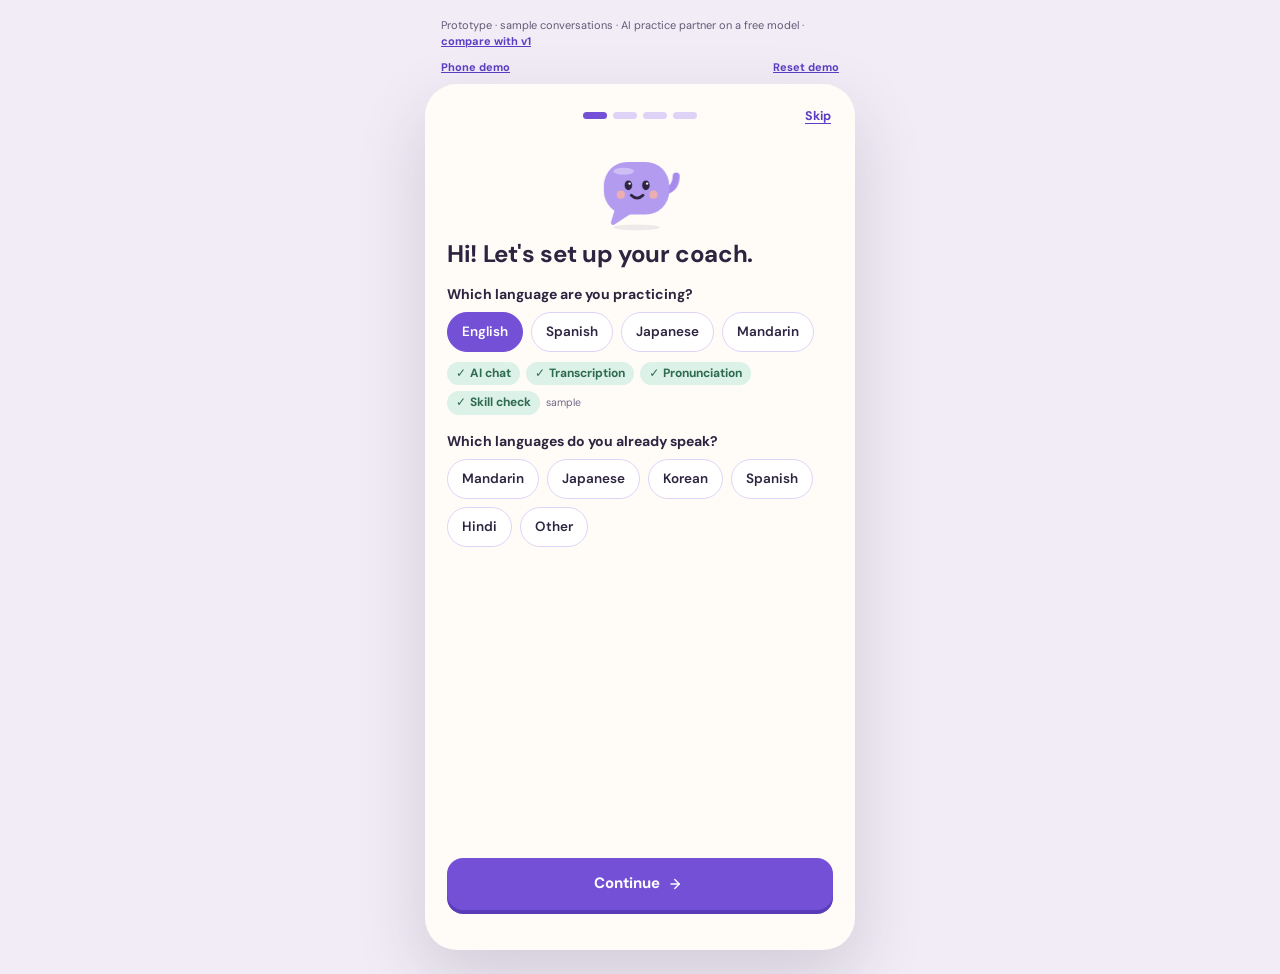
==== commit 3854a2b8: "PRD v2.4 and prototype update from the Nov 13 review - Onboarding: no AI-only option; prompts a day " ====
--- a/index.html
+++ b/index.html
@@ -13,6 +13,7 @@
 <body>
 <div class="proto-note">
   <span>Prototype · sample conversations · AI practice partner on a free model · <a href="/v1/">compare with v1</a></span>
+  <button type="button" data-act="go" data-to="phone">Phone demo</button>
   <button type="button" data-act="reset">Reset demo</button>
 </div>
 <div class="phone">
@@ -30,5 +31,6 @@
 <script src="js/screens/cards.js"></script>
 <script src="js/screens/practice.js"></script>
 <script src="js/screens/progress.js"></script>
+<script src="js/screens/phone.js"></script>
 </body>
 </html>
--- a/style.css
+++ b/style.css
@@ -112,6 +112,11 @@
 
 .tabs { display: grid; grid-template-columns: 1fr 1fr; gap: 5px; padding: 4px; border-radius: 16px; background: var(--lavender); }
 .tabs-3 { grid-template-columns: repeat(3, 1fr); }
+/* Four tabs never fit one row in the phone-width frame, so always 2 x 2. */
+.tabs-4 { grid-template-columns: 1fr 1fr; }
+.review-empty { grid-template-columns: auto 1fr; }
+.review-empty .review-stack { transform: scale(.8); }
+.saved-empty { margin-top: 14px; }
 .tabs button { min-height: 40px; padding: 9px 6px; border: 0; border-radius: 12px; color: var(--muted); background: transparent; font-size: 12.5px; font-weight: 700; cursor: pointer; white-space: nowrap; transition: background 150ms ease, color 150ms ease; }
 .tabs button.active { color: var(--violet-ink); background: var(--white); box-shadow: 0 3px 10px rgba(91, 62, 196, 0.1); }
 .tabs span { display: inline-grid; min-width: 20px; height: 20px; margin-left: 4px; padding: 0 5px; place-items: center; border-radius: 99px; color: var(--violet-ink); background: rgba(115, 80, 214, 0.12); font-size: 11px; }
@@ -405,19 +410,16 @@
 
 /* ---------- v2: recording control, notification, Top 3 ---------- */
 .home-controls { display: flex; align-items: center; gap: 6px; }
-.icon-button.bell { width: 38px; height: 38px; color: var(--plum-muted); }
-.icon-button.bell.on { color: var(--violet-ink); background: var(--lavender); border-color: var(--lavender-deep); }
-.rec-pill { display: inline-flex; min-height: 38px; align-items: center; gap: 7px; padding: 4px 6px 4px 12px; border: 1px solid var(--line); border-radius: 999px; color: var(--plum); background: var(--white); font-size: 12px; font-weight: 700; cursor: pointer; }
-.rec-pill .rec-action { padding: 5px 10px; border-radius: 999px; color: var(--white); background: var(--plum); font-size: 11.5px; }
-.rec-pill.paused { color: var(--peach-ink); background: var(--peach-soft); border-color: #f6d6c2; }
-.rec-pill.paused .rec-action { background: var(--violet); }
-.paused-note { display: flex; align-items: center; gap: 6px; margin: -4px 0 12px; padding: 9px 12px; border-radius: 14px; color: var(--peach-ink); background: var(--peach-soft); font-size: 12.5px; font-weight: 600; }
-
-.notif { margin-bottom: 14px; padding: 12px 14px 8px; border-radius: 20px; color: var(--plum); background: rgba(255, 255, 255, 0.9); border: 1px solid var(--line); box-shadow: 0 10px 26px rgba(45, 36, 64, 0.1); }
-.notif-app { display: flex; align-items: center; gap: 6px; margin-bottom: 4px; font-size: 11.5px; }
-.notif-app small { margin-left: auto; color: var(--plum-muted); }
-.notif p { margin: 0 0 2px; font-size: 14px; font-weight: 600; }
-.notif-actions { display: flex; flex-wrap: wrap; gap: 4px 14px; }
+
+.push { position: absolute; top: 8px; left: 12px; right: 12px; z-index: 20; display: flex; align-items: flex-start; gap: 4px; padding: 10px 6px 10px 12px; border-radius: 20px; background: rgba(255, 255, 255, 0.96); border: 1px solid var(--line); box-shadow: 0 14px 30px rgba(45, 36, 64, 0.18); backdrop-filter: blur(12px); animation: push-in 380ms cubic-bezier(.2, .9, .3, 1.15) both; transition: opacity 300ms ease, transform 300ms ease; }
+.push.out { opacity: 0; transform: translateY(-16px); }
+.push-body { display: flex; flex: 1; align-items: flex-start; gap: 10px; padding: 0; border: 0; color: var(--plum); background: none; font-size: 14px; font-weight: 600; line-height: 1.35; text-align: left; cursor: pointer; }
+.push-body .mascot { flex: none; margin-top: 2px; }
+.push-app { display: flex; justify-content: space-between; margin-bottom: 1px; font-size: 11.5px; }
+.push-app small { color: var(--plum-muted); font-weight: 500; }
+.push-close { flex: none; width: 32px; height: 32px; border: 0; border-radius: 50%; color: var(--plum-muted); background: none; font-size: 20px; line-height: 1; cursor: pointer; }
+@keyframes push-in { from { opacity: 0; transform: translateY(-24px); } to { opacity: 1; transform: none; } }
+.new-chip { display: inline-block; margin-bottom: 4px; padding: 2px 9px; border-radius: 99px; color: var(--white); background: var(--violet); font-size: 11px; font-weight: 700; }
 .text-link.quiet { color: var(--plum-muted); font-weight: 600; }
 
 .top-mini { display: grid; gap: 8px; margin: 0; padding: 0; list-style: none; }
@@ -437,18 +439,12 @@
 .top-num { display: grid; width: 26px; height: 26px; place-items: center; border-radius: 9px; color: var(--white); background: var(--violet); font-size: 13px; font-weight: 700; }
 .top-ctx { margin-left: auto; color: var(--plum-muted); font-size: 11.5px; }
 .top-said, .top-try { margin: 10px 0 0; font-size: 14.5px; line-height: 1.45; }
-.suggestion-card:not(.top-card) .top-said, .suggestion-card:not(.top-card) .top-try, .suggestion-card:not(.top-card) .why, .suggestion-card:not(.top-card) .audio-row { margin-left: 16px; margin-right: 16px; }
+.suggestion-card:not(.top-card) .top-said, .suggestion-card:not(.top-card) .top-try, .suggestion-card:not(.top-card) .audio-row { margin-left: 16px; margin-right: 16px; }
 .top-said { color: var(--plum-muted); }
 .top-said em { display: block; margin-top: 2px; color: var(--peach-ink); font-size: 12.5px; font-style: normal; font-weight: 600; }
 .top-said > span, .top-try > span { display: block; margin-bottom: 2px; color: var(--faint); font-size: 10.5px; font-weight: 700; letter-spacing: .08em; text-transform: uppercase; }
 .top-try { padding: 10px 12px; border-radius: 14px; background: linear-gradient(160deg, #f6f2fe 0%, var(--lavender) 100%); color: var(--plum); font-weight: 600; }
 .top-try > span { color: var(--violet-ink); }
-.why { margin: 8px 0 4px; font-size: 13px; }
-.why summary { display: inline-flex; min-height: 32px; align-items: center; color: var(--violet-ink); font-weight: 700; cursor: pointer; list-style: none; }
-.why summary::-webkit-details-marker { display: none; }
-.why summary::before { content: "+"; display: inline-grid; width: 18px; height: 18px; margin-right: 6px; place-items: center; border-radius: 50%; background: var(--lavender); font-size: 13px; }
-.why[open] summary::before { content: "\2212"; }
-.why p { margin: 2px 0 6px; color: var(--plum-muted); }
 .audio-row { display: flex; flex-wrap: wrap; gap: 8px; margin-top: 10px; }
 .audio-btn { display: inline-flex; min-height: 38px; align-items: center; gap: 6px; padding: 7px 13px; border: 1px solid var(--lavender-deep); border-radius: 999px; color: var(--violet-ink); background: var(--white); font-size: 12.5px; font-weight: 700; cursor: pointer; }
 .audio-btn small { color: var(--plum-muted); font-weight: 600; }
@@ -509,6 +505,47 @@
 .ev-then { background: #f5f2f9; }
 .ev-now { background: var(--mint); }
 .ev-now span { color: var(--mint-ink); }
+.insights-hero { margin: 4px 0 16px; }
+.insights-hero h1 { margin-bottom: 8px; font-size: 30px; line-height: 1.1; }
+.insights-hero p:last-child { margin: 0; color: var(--plum-muted); font-size: 14.5px; line-height: 1.45; }
+.summary-card { display: grid; gap: 10px; margin-top: 14px; padding: 16px; border: 1px solid #f6dcc8; border-radius: 24px; background: linear-gradient(160deg, #fff6ee 0%, var(--peach) 100%); }
+.summary-card p { margin: 0; }
+.summary-head { display: flex; align-items: center; gap: 8px; }
+.summary-head p { display: grid; gap: 1px; font-size: 15px; }
+.summary-head small { color: var(--peach-ink); font-size: 12px; }
+.metrics { display: grid; grid-template-columns: repeat(3, 1fr); gap: 8px; }
+.metric { display: grid; align-content: start; gap: 4px; padding: 12px 10px; border-radius: 16px; background: rgba(255, 255, 255, 0.8); }
+.metric strong { color: var(--plum); font-size: 28px; line-height: 1; letter-spacing: -0.02em; }
+.metric strong small { margin-left: 2px; color: var(--plum-muted); font-size: 13px; font-weight: 700; letter-spacing: 0; }
+.metric span { color: var(--plum-muted); font-size: 11.5px; line-height: 1.3; }
+.summary-big { color: var(--plum); font-size: 16px; font-weight: 700; }
+.summary-big strong { font-size: 40px; line-height: 1; letter-spacing: -0.02em; }
+.summary-label { color: var(--plum); font-size: 14px; font-weight: 600; }
+.summary-note { margin-top: 6px !important; color: var(--peach-ink); font-size: 12px; }
+.skills-head { align-items: center; }
+.skills-head .hint { color: var(--violet-ink); font-size: 12px; font-weight: 700; }
+.skill-list { gap: 0; overflow: hidden; border: 1px solid var(--line); border-radius: 22px; background: var(--white); }
+.skill-list .skill { border: 0; border-radius: 0; border-bottom: 1px solid var(--line); }
+.skill-list .skill:last-child { border-bottom: 0; }
+.skill-top { align-items: center; }
+.skill-top svg { flex: none; color: var(--plum-muted); transition: transform 150ms ease; }
+.skill[open] .skill-top svg { transform: rotate(90deg); }
+.skill-top .skill-name { flex: 1; }
+.trend { padding: 2px 8px; border-radius: 99px; font-size: 11px; font-weight: 700; }
+.trend-up { color: var(--mint-ink); background: var(--mint); }
+.trend-steady { color: var(--plum-muted); background: #f1eef4; }
+.ev-label { display: inline-flex !important; align-items: center; gap: 4px; margin-bottom: 2px; padding: 1px 8px; border-radius: 99px; font-size: 10.5px !important; letter-spacing: .06em; text-transform: uppercase; }
+.ev-then .ev-label { color: var(--plum-muted); background: #e9e4f0; }
+.ev-now .ev-label { color: var(--white); background: var(--mint-ink); }
+.ev-when { display: block; }
+mark.old { background: none; color: #a24a3a; text-decoration: line-through; text-decoration-color: rgba(162, 74, 58, .6); }
+mark.new { background: linear-gradient(transparent 45%, #b5e6cd 45%); font-weight: 700; }
+.ev-change { display: flex; align-items: flex-start; gap: 6px; margin: 2px 0 0; color: var(--plum); font-size: 13px; font-weight: 600; }
+.ev-change svg { flex: none; margin-top: 2px; color: var(--violet-ink); }
+.bar-note { margin-top: 8px; font-size: 12px; }
+.takeaway { margin-top: 14px; padding: 16px 18px; border: 1px solid #f6d6c2; border-radius: 22px; background: var(--peach-soft); }
+.takeaway h3 { margin: 4px 0 6px; font-size: 18px; line-height: 1.3; }
+.takeaway p:last-child { margin: 0; color: var(--peach-ink); font-size: 13px; }
 .used-list, .stack.chats { display: grid; gap: 8px; }
 .used-row, .chat-row { display: flex; align-items: center; gap: 10px; padding: 11px 14px; border: 1px solid var(--line); border-radius: 16px; background: var(--white); }
 .used-row { background: linear-gradient(150deg, #fffaf0 0%, #fff1d6 100%); border-color: #f3d9a8; }
@@ -518,7 +555,7 @@
 .recap-report { margin-top: 14px; }
 
 /* ---------- Entrance motion: only when a screen is opened (core.js adds .enter), not on re-render ---------- */
-.enter .coach-says, .enter .feature-card:not(.calm), .enter .stage, .enter .review-card, .enter .flashcard, .enter .notif, .enter .ob-body,
+.enter .coach-says, .enter .feature-card:not(.calm), .enter .stage, .enter .review-card, .enter .flashcard, .enter .ob-body,
 .enter .phrase-card, .enter .suggestion-card, .enter .vocab-card, .enter .learned-item { animation: card-in 360ms ease-out both; }
 .enter .phrase-list > :nth-child(2), .enter .vocab-list > :nth-child(2), .enter .learned-item:nth-child(2) { animation-delay: 80ms; }
 .enter .skill-list, .enter .phrase-list > :nth-child(n+3), .enter .vocab-list > :nth-child(n+3), .enter .learned-item:nth-child(n+3) { animation: card-in 360ms ease-out 150ms both; }
@@ -555,6 +592,87 @@
 .nav-item.active .ni-star { fill: #f5b82e; }
 .nav-badge { display: inline-block; min-width: 16px; padding: 0 5px; border-radius: 99px; color: var(--white); background: var(--violet); font-size: 9.5px; line-height: 16px; }
 
+/* ---------- Opt-in recording (PRD §6.1) ---------- */
+.icon-button.gear { width: 38px; height: 38px; color: var(--plum-muted); }
+.icon-button.gear.on { color: var(--violet-ink); background: var(--lavender); border-color: var(--lavender-deep); }
+.rec-quick { display: inline-flex; min-height: 38px; align-items: center; gap: 6px; padding: 6px 14px; border: 0; border-radius: 999px; color: var(--white); background: var(--plum); font-size: 12.5px; font-weight: 700; cursor: pointer; }
+.rec-quick:active { transform: scale(.96); }
+.rec-live { display: flex; flex-wrap: wrap; align-items: center; gap: 10px; margin: 0 0 12px; padding: 10px 10px 10px 14px; border-radius: 18px; color: var(--white); background: var(--plum); }
+.rec-live .dot { flex: none; width: 10px; height: 10px; border-radius: 50%; background: #ff6b5a; animation: rec-blink 1.2s ease-in-out infinite; }
+.rec-live p { flex: 1; margin: 0; font-size: 13px; line-height: 1.3; }
+.rec-live small { display: block; color: #d9d0ea; font-size: 11.5px; }
+.rec-time { font-variant-numeric: tabular-nums; font-size: 14px; font-weight: 700; white-space: nowrap; }
+.rec-buttons { display: flex; flex-basis: 100%; justify-content: flex-end; gap: 8px; }
+.rec-extend { display: inline-flex; min-height: 40px; align-items: center; gap: 6px; padding: 7px 14px; border: 0; border-radius: 12px; color: var(--plum); background: #c9b8f5; font-size: 13px; font-weight: 700; cursor: pointer; }
+.rec-extend:active, .rec-stop:active { transform: scale(.96); }
+.rec-stop { display: inline-flex; min-height: 40px; align-items: center; gap: 5px; padding: 6px 12px; border: 0; border-radius: 12px; color: var(--plum); background: var(--white); font-size: 12.5px; font-weight: 700; cursor: pointer; }
+@keyframes rec-blink { 50% { opacity: .35; } }
+.rec-prompt { display: flex; gap: 12px; align-items: flex-start; margin: 0 0 14px; padding: 14px; border: 1px solid var(--lavender-deep); border-radius: 22px; background: var(--white); box-shadow: var(--shadow); }
+.rec-prompt .mascot { flex: none; }
+.rec-prompt-q { margin: 0 0 4px; font-size: 14px; font-weight: 700; line-height: 1.35; }
+.rec-prompt-note { display: flex; align-items: center; gap: 5px; margin: 0 0 10px; color: var(--plum-muted); font-size: 12px; }
+.rec-prompt-actions { display: flex; gap: 8px; flex-wrap: wrap; }
+.captured { display: flex; align-items: flex-start; gap: 8px; margin: 0 0 12px; padding: 10px 6px 10px 12px; border-radius: 16px; color: var(--mint-ink); background: var(--mint); font-size: 13px; }
+.captured svg { flex: none; margin-top: 2px; }
+.captured p { flex: 1; margin: 0; line-height: 1.4; }
+.captured-sub { display: block; margin-top: 3px; color: var(--plum-muted); font-size: 11.5px; }
+.settings { margin: 0 0 14px; padding: 6px 14px 12px; border: 1px solid var(--line); border-radius: 22px; background: var(--white); box-shadow: var(--shadow); }
+.settings-head { display: flex; align-items: center; justify-content: space-between; }
+.settings-head h2 { margin: 6px 0; font-size: 16px; }
+.set-row { display: flex; width: 100%; align-items: center; justify-content: space-between; gap: 12px; padding: 11px 0; border: 0; border-top: 1px solid var(--line); background: none; text-align: left; cursor: pointer; }
+.set-row.set-static { cursor: default; flex-wrap: wrap; }
+.set-row strong { display: block; font-size: 13.5px; }
+.set-row small { display: block; color: var(--plum-muted); font-size: 12px; }
+.set-chips { display: flex; gap: 6px; }
+.set-chips .ob-chip { min-height: 34px; padding: 5px 12px; font-size: 12.5px; }
+.switch { position: relative; flex: none; width: 42px; height: 24px; border-radius: 99px; background: var(--lavender-deep); transition: background 150ms ease; }
+.switch::after { content: ""; position: absolute; top: 3px; left: 3px; width: 18px; height: 18px; border-radius: 50%; background: var(--white); box-shadow: 0 1px 3px rgba(45, 36, 64, .25); transition: transform 150ms ease; }
+.switch.on { background: var(--violet); }
+.switch.on::after { transform: translateX(18px); }
+.set-data, .data-note { display: flex; gap: 7px; align-items: flex-start; margin: 8px 0 0; padding: 10px 12px; border-radius: 14px; color: var(--plum-muted); background: var(--lavender); font-size: 12px; line-height: 1.45; }
+.set-data svg, .data-note svg { flex: none; margin-top: 1px; color: var(--violet-ink); }
+.data-note { margin: 18px 0 0; }
+
+/* ---------- Onboarding: language support (§6.12) ---------- */
+.lang-caps { margin-top: 10px; }
+.cap-line { display: flex; flex-wrap: wrap; align-items: center; gap: 6px; margin: 0; }
+.cap { display: inline-flex; gap: 4px; padding: 3px 9px; border-radius: 99px; font-size: 12px; font-weight: 700; }
+.cap-yes { color: var(--mint-ink); background: var(--mint); }
+.cap-limited { color: var(--peach-ink); background: var(--peach); }
+.cap-no { color: var(--plum-muted); background: var(--lavender); }
+.lang-sample { color: var(--faint); font-size: 10.5px; }
+.cap-note { margin: 8px 0 0; color: var(--peach-ink); font-size: 12.5px; line-height: 1.45; }
+.ob-skip { margin-top: 10px; }
+.ob-fine { font-size: 11px; color: var(--faint); }
+.button-cta small { font-weight: 500; opacity: .8; }
+
+/* ---------- Learn (§6.6) ---------- */
+.picks { margin: 0 0 16px; padding: 14px; border-radius: 22px; background: linear-gradient(160deg, var(--peach-soft) 0%, var(--peach) 100%); }
+.picks-head { display: flex; align-items: baseline; justify-content: space-between; gap: 8px; margin-bottom: 10px; }
+.picks-head .eyebrow { margin: 0; }
+.picks-head small { color: var(--peach-ink); font-size: 11.5px; }
+.pick { padding: 12px 14px; border-radius: 16px; background: var(--white); }
+.pick + .pick { margin-top: 8px; }
+.pick h3 { margin: 0 0 2px; font-size: 16px; }
+.pick .meaning { margin-bottom: 6px; }
+.pick-why { display: flex; gap: 5px; align-items: flex-start; margin: 0 0 10px; color: var(--peach-ink); font-size: 12px; }
+.pick-why svg { flex: none; margin-top: 2px; }
+.learn-card { padding: 15px; border: 1px solid var(--line); border-radius: 22px; background: var(--white); box-shadow: 0 4px 14px rgba(45, 36, 64, 0.04); }
+.learn-card + .learn-card { margin-top: 10px; }
+.learn-card h3 { margin: 0 0 4px; font-size: 16.5px; }
+.learn-card blockquote { margin: 0 0 10px; padding: 8px 12px; border-left: 3px solid var(--lavender-deep); color: var(--plum-muted); font-size: 13px; }
+.learn-card .top-try { margin-bottom: 10px; }
+.learn-card .audio-row { margin: 0 0 10px; }
+.pron-say { margin-left: 6px; color: var(--violet-ink); font-size: 13.5px; font-weight: 700; letter-spacing: .02em; }
+.pron-cue { display: flex; gap: 6px; align-items: flex-start; margin: 8px 0; color: var(--plum-muted); font-size: 13px; }
+.pron-cue svg { flex: none; margin-top: 2px; color: var(--violet-ink); }
+.empty-line { margin: 0 0 6px; padding: 12px 14px; border-radius: 16px; color: var(--plum-muted); background: var(--lavender); font-size: 13px; }
+.screen-bank .vocab-list { margin-top: 0; }
+.del-btn { width: 36px; height: 36px; margin-left: auto; color: var(--plum-muted); }
+.del-confirm { display: flex; flex-wrap: wrap; align-items: center; gap: 8px; padding: 10px 12px; border-radius: 14px; background: var(--peach-soft); }
+.del-confirm p { flex-basis: 100%; margin: 0; color: var(--peach-ink); font-size: 12.5px; font-weight: 600; }
+.button-danger { border: 0; color: var(--white); background: #c2410c; box-shadow: 0 3px 0 #9a3412; }
+
 @media (min-width: 520px) {
   .proto-note { padding-top: 18px; }
   .phone { min-height: 860px; margin-bottom: 24px; border-radius: 32px; box-shadow: 0 28px 70px rgba(45, 36, 64, 0.16); overflow: clip; }
@@ -567,3 +685,80 @@
   *, *::before, *::after { animation: none !important; transition: none !important; }
   .button-cta:active, .button:active, .small-card:hover, .small-card:active, .mic-button:hover, .mic-button:active, .icon-button:active { transform: none; }
 }
+
+/* ---------- v2.4 ---------- */
+/* Onboarding: optional objective level, prompts a day */
+.ob-more { margin-top: 12px; padding: 10px 14px; border: 1.5px dashed var(--lavender-deep); border-radius: 18px; background: var(--white); }
+.ob-more summary { cursor: pointer; font-size: 14px; font-weight: 700; }
+.ob-more summary small { display: block; color: var(--plum-muted); font-size: 12px; font-weight: 500; }
+.ob-more .ob-q small { color: var(--plum-muted); font-weight: 500; }
+.ob-score { display: flex; gap: 8px; }
+.ob-score select, .ob-score input { min-height: 40px; padding: 6px 12px; border: 1.5px solid var(--lavender-deep); border-radius: 12px; color: var(--plum); background: var(--white); font: inherit; font-size: 14px; }
+.ob-score input { width: 100px; min-width: 0; }
+.ob-score select { flex: 1; min-width: 0; }
+.rec-badge { display: inline-block; margin-left: 6px; padding: 1px 8px; border-radius: 99px; color: var(--white); background: var(--violet); font-size: 11px; font-weight: 700; vertical-align: 2px; }
+
+/* Settings: minutes stepper */
+.stepper { display: inline-flex; align-items: center; gap: 4px; }
+.stepper button { width: 36px; height: 36px; border: 1.5px solid var(--lavender-deep); border-radius: 50%; color: var(--plum); background: var(--white); font-size: 18px; font-weight: 700; cursor: pointer; }
+.stepper button:disabled { opacity: .4; cursor: default; }
+.stepper output { min-width: 56px; text-align: center; font-size: 14px; font-weight: 700; }
+.settings > .text-link { margin-top: 6px; }
+
+/* Practice: topics and replays */
+.topic-grid { display: grid; grid-template-columns: repeat(2, 1fr); gap: 8px; margin-bottom: 14px; }
+.topic-card { position: relative; display: grid; justify-items: center; gap: 2px; padding: 12px 6px 10px; border: 1.5px solid var(--line); border-radius: 20px; color: var(--plum); background: var(--white); text-align: center; cursor: pointer; box-shadow: 0 4px 0 var(--line); transition: transform 110ms ease, box-shadow 110ms ease, border-color 150ms ease; }
+.topic-card:active { transform: translateY(3px); box-shadow: 0 1px 0 var(--line); }
+.topic-card.picked { border-color: var(--violet); box-shadow: 0 4px 0 var(--violet-dark); }
+.topic-card strong { font-size: 13.5px; }
+.topic-card small { color: var(--plum-muted); font-size: 11px; }
+.topic-emoji { font-size: 26px; line-height: 1.2; }
+.topic-casual .topic-emoji { filter: saturate(1.1); }
+.topic-surprise { grid-column: 1 / -1; grid-template-columns: auto auto auto; justify-content: center; align-items: center; gap: 8px; padding: 8px; border-style: dashed; background: var(--lavender); }
+.topic-surprise .topic-emoji { font-size: 20px; }
+.stage-person .mascot { margin-bottom: 14px; }
+.replay-row.picked { border-color: var(--violet); box-shadow: 0 3px 0 var(--violet-dark); }
+
+/* Conversation: delete transcript */
+.tx-confirm { display: inline; }
+.text-link.danger { color: #b2402f; }
+
+/* Insights: recurring mistakes */
+.mistake { display: grid; gap: 8px; padding: 14px; border: 1px solid var(--line); border-radius: 18px; background: var(--white); }
+.mistake-top { display: flex; flex-wrap: wrap; justify-content: space-between; gap: 6px; align-items: center; }
+.mistake-count { color: var(--peach-ink); font-size: 12px; font-weight: 700; }
+.mistake-fewer .mistake-count { color: var(--mint-ink); }
+.mistake-label { margin: 0; font-size: 14.5px; font-weight: 700; }
+.mistake-try { margin: 0; color: var(--mint-ink); font-size: 13.5px; }
+.mistake .ev-change { margin: 0; }
+
+/* Phone demo: lock screen and Control Center (simulated) */
+.phone-screen { margin-top: 12px; padding: 22px 16px 26px; border-radius: 30px; color: #fff; min-height: 420px; }
+.phone-screen.lock { background: linear-gradient(170deg, #3a2f63 0%, #6c4fc4 55%, #f08a5d 130%); }
+.phone-screen.cc { background: linear-gradient(170deg, rgba(40, 34, 60, .96), rgba(70, 60, 96, .96)); }
+.lock-clock { margin: 6px 0 0; text-align: center; font-size: 64px; font-weight: 700; letter-spacing: -1px; line-height: 1; }
+.lock-date { margin: 4px 0 22px; text-align: center; font-size: 14px; opacity: .85; }
+.lock-stack { display: grid; gap: 10px; }
+.lock-note, .lock-live { display: grid; gap: 6px; width: 100%; padding: 12px 14px; border: 0; border-radius: 20px; color: var(--plum); background: rgba(255, 255, 255, .88); text-align: left; font: inherit; backdrop-filter: blur(10px); }
+.lock-fb { cursor: pointer; }
+.lock-note p, .lock-live p { margin: 0; font-size: 14px; line-height: 1.4; }
+.lock-app { display: flex; align-items: center; gap: 6px; font-size: 12px; }
+.lock-app small { margin-left: auto; color: var(--plum-muted); }
+.lock-app .dot { margin-left: auto; }
+.lock-sub { color: var(--plum-muted); font-size: 12px; }
+.lock-time { font-size: 30px !important; font-weight: 700; font-variant-numeric: tabular-nums; }
+.lock-actions { display: flex; gap: 8px; margin-top: 4px; }
+.lock-actions button { display: inline-flex; flex: 1; justify-content: center; align-items: center; gap: 6px; min-height: 40px; border: 0; border-radius: 12px; color: var(--plum); background: #e4dbf9; font-size: 13px; font-weight: 700; cursor: pointer; }
+.lock-actions button:first-child { color: #fff; background: var(--violet); }
+.lock-actions .lock-stop { color: #fff; background: #d9695a; }
+.lock-quiet { margin: 0; padding: 12px 14px; border-radius: 20px; background: rgba(255, 255, 255, .15); font-size: 13px; text-align: center; }
+.cc-grid { display: grid; grid-template-columns: repeat(4, 1fr); gap: 10px; }
+.cc-block { display: grid; grid-column: span 2; grid-template-columns: 1fr 1fr; gap: 8px; padding: 10px; border-radius: 22px; background: rgba(255, 255, 255, .12); }
+.cc-block .cc-tile { width: 100%; }
+.cc-media { display: grid; place-items: center; color: rgba(255, 255, 255, .7); font-size: 12px; }
+.cc-tile { display: grid; aspect-ratio: 1; place-items: center; border-radius: 50%; background: rgba(255, 255, 255, .16); font-size: 18px; }
+.cc-coach { display: flex; grid-column: span 4; align-items: center; justify-content: center; gap: 10px; min-height: 64px; border: 0; border-radius: 22px; color: var(--plum); background: #fff; font-size: 15px; font-weight: 700; cursor: pointer; }
+.cc-coach.on { color: #fff; background: #d9695a; }
+.cc-coach b { font-variant-numeric: tabular-nums; }
+.cc-hint { margin: 14px 0 0; text-align: center; font-size: 13px; opacity: .85; }
+.phone-done { display: flex; gap: 6px; align-items: center; margin: 12px 0 0; color: var(--mint-ink); font-size: 13px; }
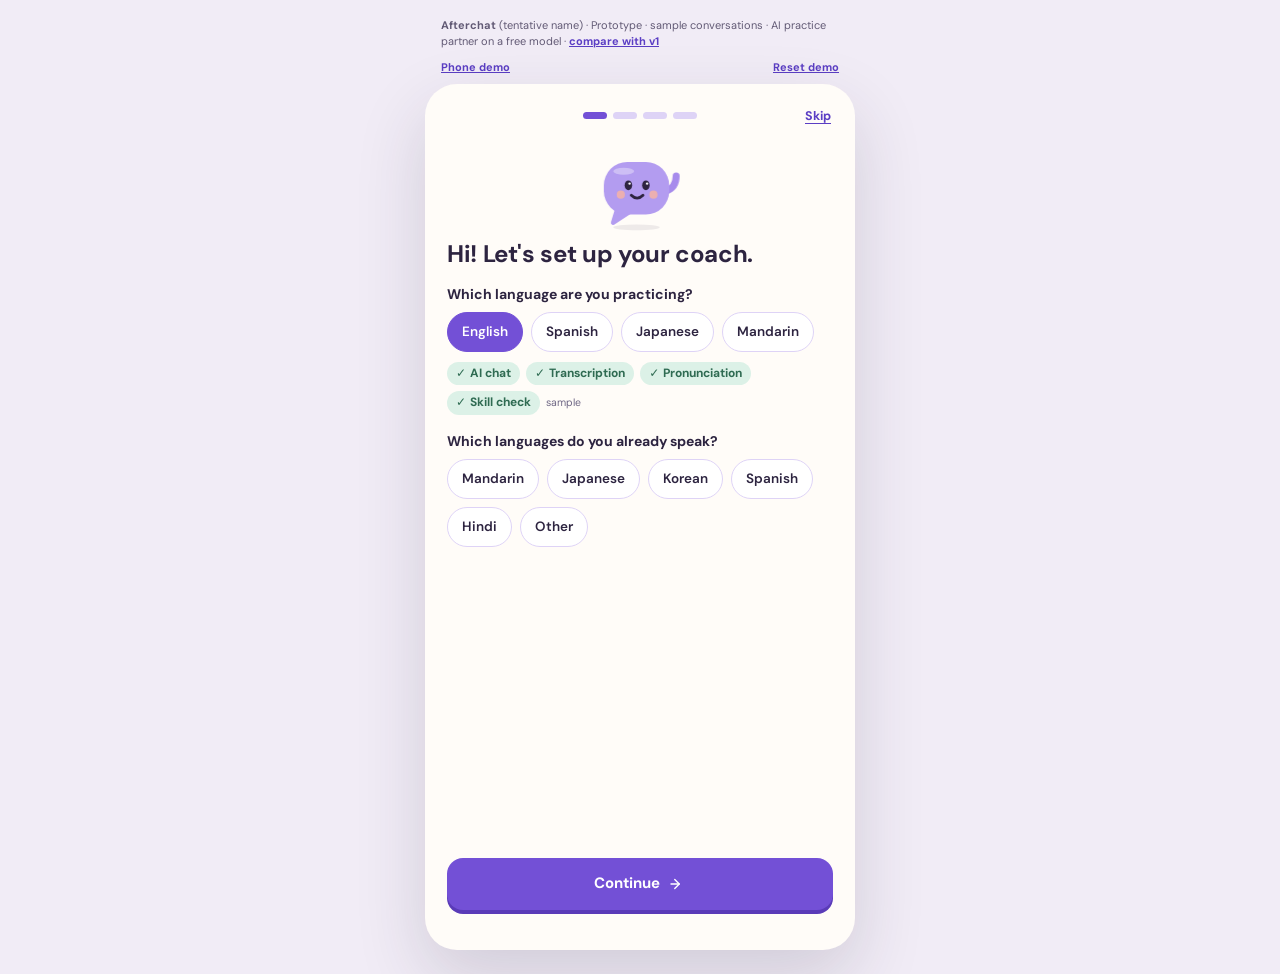
==== commit 7b348dc6: "Tentative product name: Afterchat Co-Authored-By: Claude Opus 5.5 <noreply@anthropic.com> Claude-Ses" ====
--- a/index.html
+++ b/index.html
@@ -3,7 +3,7 @@
 <head>
 <meta charset="utf-8">
 <meta name="viewport" content="width=device-width, initial-scale=1, viewport-fit=cover">
-<title>Conversation Language Coach</title>
+<title>Afterchat (tentative name)</title>
 <link rel="preconnect" href="https://fonts.googleapis.com">
 <link rel="preconnect" href="https://fonts.gstatic.com" crossorigin>
 <link rel="stylesheet" href="https://fonts.googleapis.com/css2?family=DM+Sans:wght@400;500;600;700&display=swap">
@@ -12,7 +12,7 @@
 </head>
 <body>
 <div class="proto-note">
-  <span>Prototype · sample conversations · AI practice partner on a free model · <a href="/v1/">compare with v1</a></span>
+  <span><strong>Afterchat</strong> (tentative name) · Prototype · sample conversations · AI practice partner on a free model · <a href="/v1/">compare with v1</a></span>
   <button type="button" data-act="go" data-to="phone">Phone demo</button>
   <button type="button" data-act="reset">Reset demo</button>
 </div>
